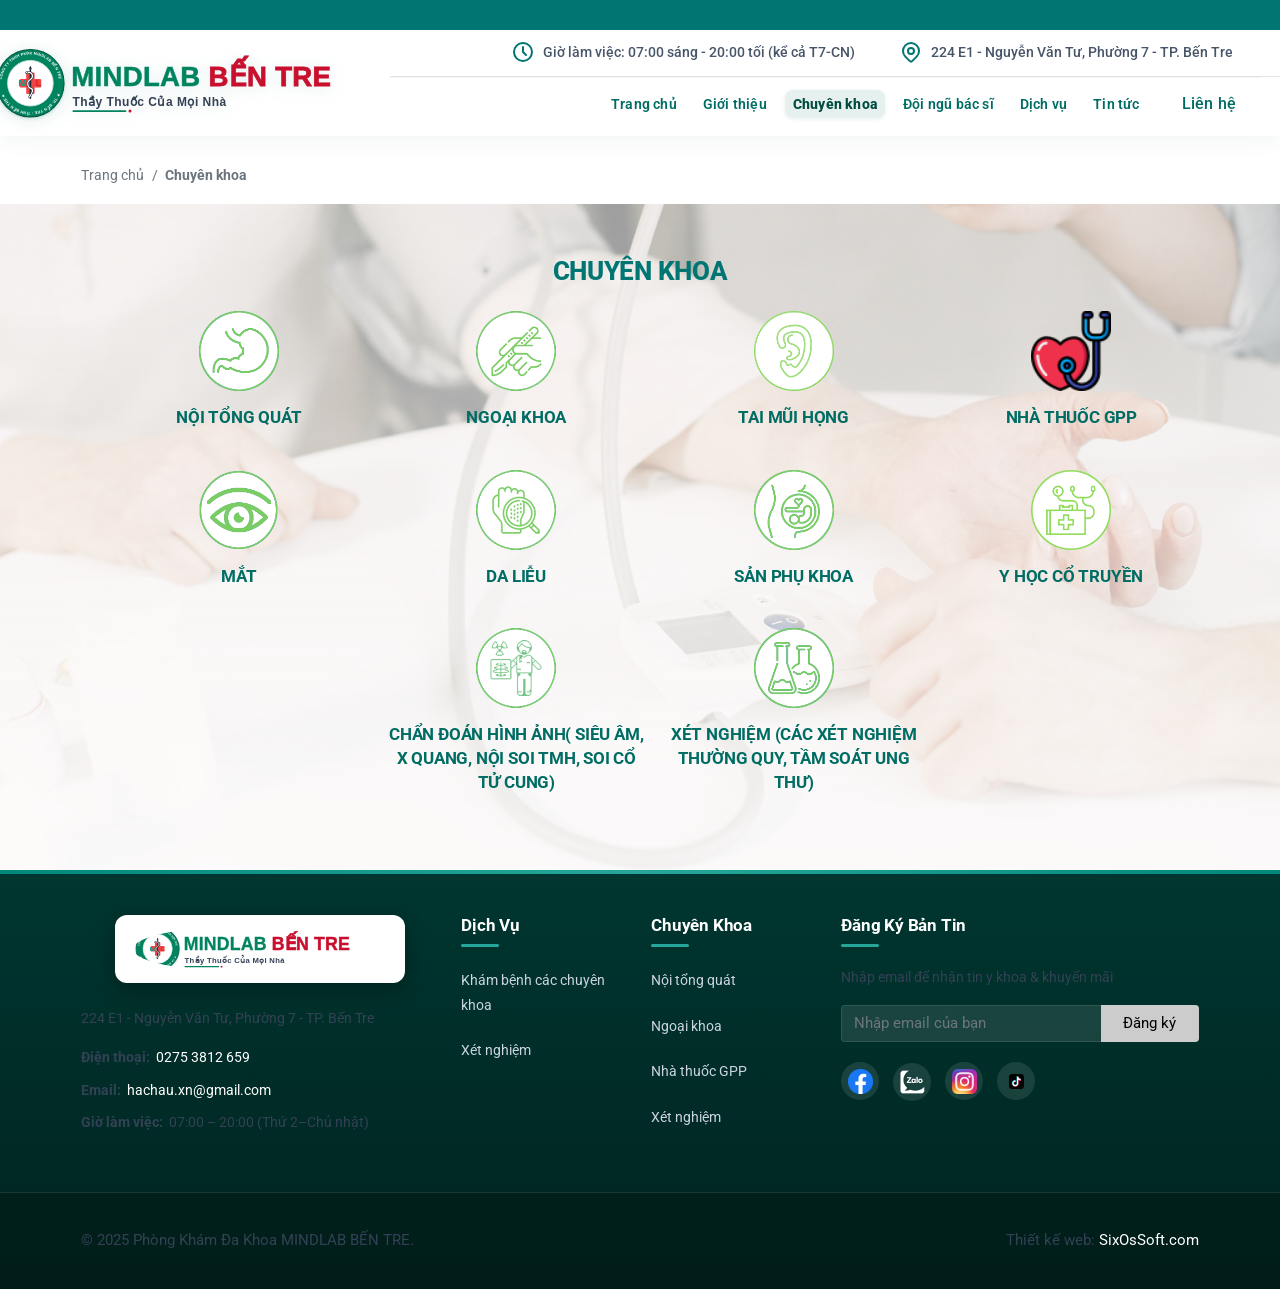
==== chuyen-khoa.html @ 17e5be71 "Add project files." ====
<!DOCTYPE html>
<html lang="en">
<head>
    <meta charset="utf-8" />
    <meta http-equiv="X-UA-Compatible" content="IE=edge">
    <meta name="viewport" content="width=device-width, initial-scale=1.0" />
    <meta name="author" content="Phòng Khám Đa Khoa MINDLAB BẾN TRE">





    <title>Chuyên khoa - Phòng Khám Đa Khoa MINDLAB BẾN TRE</title>
        <!-- Google Fonts: Roboto & Montserrat with Vietnamese subset -->
    <link rel="preconnect" href="https://fonts.googleapis.com">
    <link rel="preconnect" href="https://fonts.gstatic.com" crossorigin>
    <link href="https://fonts.googleapis.com/css2?family=Roboto:ital,wght@0,300;0,400;0,500;0,700;0,900;1,400;1,700&family=Montserrat:wght@600;700;800;900&display=swap" rel="stylesheet">
    <link rel="stylesheet" href="./lib/bootstrap/dist/css/bootstrap.min.css" />
    <!-- Fancybox CSS -->
    <link rel="stylesheet" href="./lib/fancybox/jquery.fancybox.css" />
    <link rel="stylesheet" href="./css/site.css" />


    <link rel="icon" type="image/png" href="./favicon-96x96.png" sizes="96x96" />
    <link rel="icon" type="image/svg+xml" href="./favicon.svg" />
    <link rel="shortcut icon" href="./favicon.ico" />
    <link rel="apple-touch-icon" sizes="180x180" href="/apple-touch-icon.png" />
    <link rel="manifest" href="/site.webmanifest" />








    <script type="application/ld+json">
        
    {
      "@context": "https://schema.org",
      "@graph": [
            {
                "@type": "MedicalOrganization",
                "@id": "https://pkdksinhhau.com/#organization",
                "name": "PHÒNG KHÁM ĐA KHOA MINDLAB BẾN TRE",
                "legalName": "CÔNG TY TNHH PHÒNG KHÁM ĐA KHOA MINDLAB BẾN TRE",
                "url": "https://pkdksinhhau.com",
                "logo": "https://pkdksinhhau.com/images/logo/logo-pkdk-sinhhau.png",
                "sameAs": [
                "https://www.facebook.com/vinhvien.medlab"
                ],
                "contactPoint": {
                "@type": "ContactPoint",
                "telephone": "+84-909-636-293",
                "contactType": "customer service",
                "areaServed": "VN",
                "availableLanguage": ["vi"]
                }
            },
            {
                "@type": "MedicalClinic",
                "@id": "https://pkdksinhhau.com/#clinic",
                "name": "PHÒNG KHÁM ĐA KHOA MINDLAB BẾN TRE",
                "parentOrganization": {
                    "@id": "https://pkdksinhhau.com/#organization"
                },
                "url": "https://pkdksinhhau.com",
                "description": "Phòng Khám Đa Khoa MINDLAB BẾN TRE cung cấp các dịch vụ y tế chuyên nghiệp với đội ngũ bác sĩ và chuyên gia hàng đầu, cam kết chất lượng và uy tín.",
                "image": "https://pkdksinhhau.com/images/banner/medlab.png",
                "address": {
                "@type": "PostalAddress",
                "streetAddress": "224 E1 - Nguyễn Văn Tư, Phường 7, TP. Bến Tre, Tỉnh Bến Tre",
                "addressLocality": "Thành phố Bến Tre",
                "addressRegion": "Bến Tre",
                "postalCode": "76116",
                "addressCountry": "VN"
                },
                "telephone": "+84909636293",
                "openingHoursSpecification": [
                    {
                    "@type": "OpeningHoursSpecification",
                    "dayOfWeek": ["Monday","Tuesday","Wednesday","Thursday","Friday","Saturday","Sunday"],
                    "opens": "07:00",
                    "closes": "20:00"
                    }
                ],
                "geo": {
                    "@type": "GeoCoordinates",
                    "latitude": 10.97328,
                    "longitude": 106.85414
                },
                "aggregateRating": {
                    "@type": "AggregateRating",
                    "ratingValue": "4.8",
                    "reviewCount": "638",
                    "bestRating": "5",
                    "worstRating": "1"
                }
            }
        ]
        }
    </script>





    <script type="application/ld+json">
        
            {
            "@context": "https://schema.org",
            "@type": "WebPage",
            "@id": "#webpage",
            "url": "",
            "name": "Chuyên khoa",
            "isPartOf": {
            "@id": "https://pkdksinhhau.com#website"
            },
            "primaryImageOfPage": {
            "@id": "https://pkdksinhhau.com/assets/images/banner/sixossoft-pm-ql-benh-vien.webp"
            },
            "inLanguage": "vi-VN"
            }
    </script>




    <script type="application/ld+json">
        
    {
    "@type": "WebSite",
    "@id": "https://pkdksinhhau.com/#website",
    "url": "https://pkdksinhhau.com",
    "name": "Phòng Khám Đa Khoa MINDLAB BẾN TRE",
    "description": "Phòng Khám Đa Khoa MINDLAB BẾN TRE cung cấp các dịch vụ y tế chuyên nghiệp với đội ngũ bác sĩ và chuyên gia hàng đầu, cam kết chất lượng và uy tín.",
    "publisher": {
    "@id": "https://pkdksinhhau.com/#organization"
    },
    "potentialAction": {
    "@type": "SearchAction",
    "target": "https://pkdksinhhau.com/search?q={search_term_string}",
    "query-input": "required name=search_term_string"
    }
    }
    </script>

    <!-- Google tag (gtag.js) -->
    <script async src="https://www.googletagmanager.com/gtag/js?id=G-QC679GSHHT"></script>
    <script>
        window.dataLayer = window.dataLayer || [];
        function gtag(){dataLayer.push(arguments);}
        gtag('js', new Date());

        gtag('config', 'G-QC679GSHHT');
    </script>
    <link rel="stylesheet" href="./css/enhancements.css">
</head>
<body>
    
    <header b-nqtmdgto13>
        <!-- Menu destop -->
        <div b-nqtmdgto13 class="menu-destop">
            <div b-nqtmdgto13 class="marquee-container">
                <div b-nqtmdgto13 class="marquee">
                    PHÒNG KHÁM ĐA KHOA MINDLAB BẾN TRE KÍNH CHÀO QUÝ KHÁCH – MỌI NHU CẦU TƯ VẤN XIN GỌI HOTLINE 0275 3812 659 – Địa Chỉ: 224 E1 - Nguyễn Văn Tư, Phường 7 - TP. Bến Tre – Giờ Làm Việc: 07:00 sáng - 20:00 tối (kể cả T7-CN) – Đặt lịch hẹn khám bệnh qua hotline: 0275 3812 659
                </div>
            </div>
            <div b-nqtmdgto13 class="menu-destopWrapper">
                <div b-nqtmdgto13 class="menu-destopLogo">
                    <a b-nqtmdgto13 href="index.html">
                        <img b-nqtmdgto13 id="logo" title="Logo MINDLAB BẾN TRE" src="./images/logo/logo-mindlab-bentre.svg" alt="Phòng Khám Đa Khoa MINDLAB BẾN TRE" style="height: 75px; max-height: 80px; width: auto; display: block;">
                    </a>
                </div>
                <div b-nqtmdgto13 class="menudestop-box">
                    <div b-nqtmdgto13 class="menudestop-box--top" style="opacity: 1; transform: none; height: 60px; padding: 12px 0px 12px 20px; transition: all 0.3s ease;">
                        <div b-nqtmdgto13 class="styles_network__04YkM">
                            <div b-nqtmdgto13>
                                <a b-nqtmdgto13 target="_blank" rel="nofollow" href="tel:02753812659">
                                    <div b-nqtmdgto13 class="styles_icon__VmeVE">
                                        <svg b-nqtmdgto13 xmlns="http://www.w3.org/2000/svg" width="24" height="24" viewBox="0 0 24 24" fill="none" stroke="currentColor" stroke-width="2" stroke-linecap="round" stroke-linejoin="round" class="icon icon-tabler icons-tabler-outline icon-tabler-clock"><path b-nqtmdgto13 stroke="none" d="M0 0h24v24H0z" fill="none" /><path b-nqtmdgto13 d="M3 12a9 9 0 1 0 18 0a9 9 0 0 0 -18 0" /><path b-nqtmdgto13 d="M12 7v5l3 3" /></svg>
                                    </div>
                                    Giờ làm việc: 07:00 sáng - 20:00 tối (kể cả T7-CN)
                                </a>
                            </div>
                        </div>
                        <div b-nqtmdgto13 class="styles_network__04YkM">

                            <div b-nqtmdgto13>
                                <a b-nqtmdgto13 target="_blank" rel="nofollow" href="tel:02753812659">
                                    <div b-nqtmdgto13 class="styles_icon__VmeVE">
                                        <svg b-nqtmdgto13 xmlns="http://www.w3.org/2000/svg" width="24" height="24" viewBox="0 0 24 24" fill="none" stroke="currentColor" stroke-width="2" stroke-linecap="round" stroke-linejoin="round" class="icon icon-tabler icons-tabler-outline icon-tabler-map-pin"><path b-nqtmdgto13 stroke="none" d="M0 0h24v24H0z" fill="none" /><path b-nqtmdgto13 d="M9 11a3 3 0 1 0 6 0a3 3 0 0 0 -6 0" /><path b-nqtmdgto13 d="M17.657 16.657l-4.243 4.243a2 2 0 0 1 -2.827 0l-4.244 -4.243a8 8 0 1 1 11.314 0z" /></svg>
                                    </div>
                                    224 E1 - Nguyễn Văn Tư, Phường 7 - TP. Bến Tre
                                </a>
                            </div>
                       
                        </div>
                    </div>
                    
                    
                    <div b-nqtmdgto13 class="menudestop-box--bottom">

                        <div b-nqtmdgto13 class="styles_support__q04E_">
                            <div b-nqtmdgto13 class="styles_iconCall__JydRj">
                                <span b-nqtmdgto13 style="box-sizing: border-box; display: block; overflow: hidden; width: initial; height: initial; background: none; opacity: 1; border: 0px; margin: 0px; padding: 0px; position: relative;">
                                    <span b-nqtmdgto13 style="box-sizing: border-box; display: block; width: initial; height: initial; background: none; opacity: 1; border: 0px; margin: 0px; padding: 102.5% 0px 0px;"></span>
                                    <img b-nqtmdgto13 alt="hotline" sizes="100vw" srcset="" src="./images/icon-social/iconPhone.svg" decoding="async" data-nimg="responsive" style="position: absolute; inset: 0px; box-sizing: border-box; padding: 0px; border: none; margin: auto; display: block; width: 0px; height: 0px; min-width: 80%; max-width: 80%; min-height: 80%; max-height: 80%;">
                                </span>
                            </div>
                            <a b-nqtmdgto13 href="tel:0275 3812 659" class="styles_titleSupport__ndGfi">
                                Hotline tư vấn
                                <p b-nqtmdgto13>0275 3812 659</p>
                            </a>
                        </div>

                        <div b-nqtmdgto13 class="styles_navbar__Oape1">
                            <ul b-nqtmdgto13>
                                <li class="">
                                    <div class="styles_item__7CT7K">
                                        <a href="index.html" class="">
                                            Trang chủ
                                        </a>
                                        <div></div>
                                    </div>
                                </li>
                                <li class="">
                                    <div class="styles_item__7CT7K">
                                        <a href="gioi-thieu.html" class="">
                                            Giới thiệu
                                        </a>
                                        <div></div>
                                    </div>
                                </li>
                                <li class="active">
                                    <div class="styles_item__7CT7K">
                                        <a href="chuyen-khoa.html" class="active">
                                            Chuyên khoa
                                        </a>
                                        <div></div>
                                    </div>
                                </li>
                                <li class="">
                                    <div class="styles_item__7CT7K">
                                        <a href="doi-ngu-bac-si.html" class="">
                                            Đội ngũ bác sĩ
                                        </a>
                                        <div></div>
                                    </div>
                                </li>
                                <li class="">
                                    <div class="styles_item__7CT7K">
                                        <a href="dich-vu.html" class="">
                                            Dịch vụ
                                        </a>
                                        <div></div>
                                    </div>
                                </li>
                                <li class="">
                                    <div class="styles_item__7CT7K">
                                        <a href="tin-tuc.html" class="">
                                            Tin tức
                                        </a>
                                        <div></div>
                                    </div>
                                </li>
                                <li class="">
                                    <div class="styles_item__7CT7K">
                                        <a href="lien-he.html" class="">
                                            Liên hệ
                                        </a>
                                        <div></div>
                                    </div>
                                </li>
                            </ul>
                        </div>
                    </div>
                </div>
            </div>
        </div>

        <!-- Menu mobi -->
        <div b-nqtmdgto13 class="mobile--nav">
            <nav b-nqtmdgto13 class="navbar bg-light fixed-top menu-mobile">
                <div b-nqtmdgto13 class="container-fluid">
                    <a b-nqtmdgto13 class="navbar-brand" href="index.html">
                        <img b-nqtmdgto13 src="./images/logo/logo-mindlab-bentre.svg" style="max-height: 44px; width: auto;" alt="Phòng Khám Đa Khoa MINDLAB BẾN TRE">
                    </a>
                    <button b-nqtmdgto13 style="color: black" class="navbar-toggler" type="button" data-bs-toggle="offcanvas" data-bs-target="#offcanvasNavbar" aria-controls="offcanvasNavbar">
                        <svg b-nqtmdgto13 xmlns="http://www.w3.org/2000/svg" width="24" height="24" viewBox="0 0 24 24" fill="none" stroke="currentColor" stroke-width="2" stroke-linecap="round" stroke-linejoin="round" class="icon icon-tabler icons-tabler-outline icon-tabler-menu-2"><path b-nqtmdgto13 stroke="none" d="M0 0h24v24H0z" fill="none" /><path b-nqtmdgto13 d="M4 6l16 0" /><path b-nqtmdgto13 d="M4 12l16 0" /><path b-nqtmdgto13 d="M4 18l16 0" /></svg>
                    </button>
                    <div b-nqtmdgto13 class="offcanvas offcanvas-end" tabindex="-1" id="offcanvasNavbar" aria-labelledby="offcanvasNavbarLabel">
                        <div b-nqtmdgto13 class="offcanvas-header">
                            <img b-nqtmdgto13 src="./images/logo/logo-mindlab-bentre.svg" alt="Phòng Khám Đa Khoa MINDLAB BẾN TRE" style="max-height: 44px; width: auto; background: white; border-radius: 6px; padding: 4px;">
                            <button b-nqtmdgto13 type="button" style="color: white" class="btn-close btn-close-white" data-bs-dismiss="offcanvas" aria-label="Close"></button>
                        </div>
                        <div b-nqtmdgto13 class="offcanvas-body">

                            


        <ul class="navbar-nav justify-content-end flex-grow-1">
            <li class="nav-item">
                <a class="nav-link" href="index.html">Trang chủ</a>
            </li>
        </ul>
        <ul class="navbar-nav justify-content-end flex-grow-1">
            <li class="nav-item">
                <a class="nav-link" href="gioi-thieu.html">Giới thiệu</a>
            </li>
        </ul>
        <ul class="navbar-nav justify-content-end flex-grow-1">
            <li class="nav-item dropdown">
                <a class="nav-link" href="chuyen-khoa.html">
                    Chuyên khoa
                </a>
                <button style="position: absolute; top: 10px; right: 0px" class="btn btn-link dropdown-toggle" data-bs-toggle="dropdown" aria-expanded="false"></button>
                <ul class="dropdown-menu">
                </ul>
            </li>
        </ul>
        <ul class="navbar-nav justify-content-end flex-grow-1">
            <li class="nav-item">
                <a class="nav-link" href="doi-ngu-bac-si.html">Đội ngũ bác sĩ</a>
            </li>
        </ul>
        <ul class="navbar-nav justify-content-end flex-grow-1">
            <li class="nav-item dropdown">
                <a class="nav-link" href="dich-vu.html">
                    Dịch vụ
                </a>
                <button style="position: absolute; top: 10px; right: 0px" class="btn btn-link dropdown-toggle" data-bs-toggle="dropdown" aria-expanded="false"></button>
                <ul class="dropdown-menu">
                </ul>
            </li>
        </ul>
        <ul class="navbar-nav justify-content-end flex-grow-1">
            <li class="nav-item dropdown">
                <a class="nav-link" href="tin-tuc.html">
                    Tin tức
                </a>
                <button style="position: absolute; top: 10px; right: 0px" class="btn btn-link dropdown-toggle" data-bs-toggle="dropdown" aria-expanded="false"></button>
                <ul class="dropdown-menu">
                        <li>
                            <a class="dropdown-item dropdown-item-Menu" href="tin-tuc.html">
                                Đào tạo - tập huấn
                            </a>
                        </li>
                </ul>
            </li>
        </ul>
        <ul class="navbar-nav justify-content-end flex-grow-1">
            <li class="nav-item">
                <a class="nav-link" href="lien-he.html">Liên hệ</a>
            </li>
        </ul>

<div style="background-color: white; height: 4px;"></div>

<ul class="navbar-nav justify-content-end flex-grow-1 pe-3">
    <li class="nav-item" style="display: flex; align-items: center">
        <img class="me-2" loading="lazy" width="25px" height="25px" src="./images/icon-social/zalo (2).png" alt="logo zalo">
        <a class="nav-link" href="https://zalo.me/02753812659" rel="nofollow">Hỗ trợ Zalo</a>
    </li>
    <li class="nav-item" style="display: flex; align-items: center">
        <img class="me-2" loading="lazy" width="25px" height="25px" style="border-radius: 20px" src="./images/icon-social/facebook.png" alt="logo facebook">
        <a class="nav-link" href="https://www.facebook.com/vinhvien.medlab" rel="nofollow">Hỗ trợ Facebook</a>
    </li>
    <li class="nav-item" style="display: flex; align-items: center">
        <img class="me-2" loading="lazy" width="25px" height="25px" style="border-radius: 20px" src="./images/icon-social/iconPhone.svg" alt="logo hotline">
        <a class="nav-link" href="tel:02753812659" rel="nofollow">Hotline: 0275 3812 659</a>
    </li>
    <li class="nav-item" style="display: flex; align-items: center">
        <img class="me-2" loading="lazy" width="25px" height="25px" style="border-radius: 20px" src="./images/icon-social/email-logo.webp" alt="logo email">
        <a class="nav-link" href="mailto:hachau.xn@gmail.com" rel="nofollow">Email: hachau.xn@gmail.com</a>
    </li>
</ul>


                        </div>


                    </div>
                </div>
            </nav>
        </div>
    </header>


    <main>
    <section class="breadcrumb-nav">
        <div class="container">
            <div class="d-flex justify-content-between align-items-end">
                <div class="p-banner-left">

                    <nav aria-label="breadcrumb">
                        <ol class="breadcrumb m-0" itemscope itemtype="https://schema.org/BreadcrumbList">
                            <!-- Trang chủ -->
                            <li class="breadcrumb-item py-2" itemprop="itemListElement" itemscope itemtype="https://schema.org/ListItem">
                                <a href="index.html" itemprop="item">
                                    <span style="color: #6c757d" itemprop="name">Trang chủ</span>
                                </a>
                                <meta itemprop="position" content="1" />
                            </li>
                            <!-- Đối tác -->
                            <li class="breadcrumb-item active p-2" aria-current="page" itemprop="itemListElement" itemscope itemtype="https://schema.org/ListItem">
                                <strong style="color: #6c757d;" class="text-contact fw-bold" itemprop="name">Chuyên khoa</strong>
                                <meta itemprop="position" content="2" />
                            </li>
                        </ol>
                    </nav>
                </div>
            </div>
        </div>
    </section>


    <section id="chuyen-khoa" class="chuyen-khoa">
            <div class="heading">
                <h1>CHUYÊN KHOA</h1>
            </div>
            <div class="container">
                <ul class="row d-flex justify-content-center">
                    <li class="col-md-3">
                        <article class="specialty-item">
                            <a href="index.html">
                                <figure>
                                    <img src="./images/icon/icon-khoa-noi-tong-quat.png" alt="Khoa ngội tổng quát" class="img-fluid">
                                </figure>
                                <h3 class="one-line">Nội tổng quát</h3>
                            </a>
                        </article>
                    </li>
                    <li class="col-md-3">
                        <article class="specialty-item">
                            <a href="index.html">
                                <figure>
                                    <img src="./images/icon/icon-khoa-ngoai.png" alt="Ngoại khoa" class="img-fluid">
                                </figure>
                                <h3>Ngoại khoa</h3>
                            </a>
                        </article>
                    </li>
                    <li class="col-md-3">
                        <article class="specialty-item">
                            <a href="index.html">
                                <figure>
                                    <img src="./images/icon/icon-tai-mui-hong.png" alt="Khoa tai mũi họng" class="img-fluid">
                                </figure>
                                <h3>Tai mũi họng</h3>
                            </a>
                        </article>
                    </li>
                    <li class="col-md-3">
        <article class="specialty-item">
            <a href="chuyen-khoa.html">
                <figure>
                    <img src="./images/icon/icon-ong-nghiem1.png" alt="Khoa Nhà thuốc GPP" class="img-fluid">
                </figure>
                <h3>Nhà thuốc GPP</h3>
            </a>
        </article>
    </li>
                    <li class="col-md-3">
                        <article class="specialty-item">
                            <a href="index.html">
                                <figure>
                                    <img src="./images/icon/icon-mat.png" alt="Khoa mắt" class="img-fluid">
                                </figure>
                                <h3>Mắt</h3>
                            </a>
                        </article>
                    </li>
                    <li class="col-md-3">
                        <article class="specialty-item">
                            <a href="index.html">
                                <figure>
                                    <img src="./images/icon/icon-da-lieu.png" alt="Khoa da liễu" class="img-fluid">
                                </figure>
                                <h3>Da liễu</h3>
                            </a>
                        </article>
                    </li>
                    <li class="col-md-3">
                        <article class="specialty-item">
                            <a href="index.html">
                                <figure>
                                    <img src="./images/icon/icon-san-phu-khoa.png" alt="Sản phụ khoa" class="img-fluid">
                                </figure>
                                <h3>Sản phụ khoa</h3>
                            </a>
                        </article>
                    </li>
                    <li class="col-md-3">
                        <article class="specialty-item">
                            <a href="index.html">
                                <figure>
                                    <img src="./images/icon/icon-y-hoc-co-truyen.png" alt="Y học cổ truyền" class="img-fluid">
                                </figure>
                                <h3>Y học cổ truyền</h3>
                            </a>
                        </article>
                    </li>
                    <li class="col-md-3">
                        <article class="specialty-item">
                            <a href="index.html">
                                <figure>
                                    <img src="./images/icon/icon-khoa-chuan-doan-hinh-anh.png" alt="Chẩn đoán hình ảnh" class="img-fluid">
                                </figure>
                                <h3>Chẩn đoán hình ảnh( Siêu âm, X quang, Nội soi TMH, Soi cổ tử cung)</h3>
                            </a>
                        </article>
                    </li>
                    <li class="col-md-3">
                        <article class="specialty-item">
                            <a href="index.html">
                                <figure>
                                    <img src="./images/icon/icon-xet-nghiem.png" alt="Xét nghiệm" class="img-fluid">
                                </figure>
                                <h3>Xét nghiệm (các xét nghiệm thường quy, tầm soát ung thư)</h3>
                            </a>
                        </article>
                    </li>
                </ul>
            </div>
        </section>


</main>

    <footer b-nqtmdgto13 class="custom-footer pt-5">

        <!-- Company Info -->
        <section b-nqtmdgto13 class="footer-company">
            <div b-nqtmdgto13 class="container">
                <div b-nqtmdgto13 class="row g-4">
                    <div b-nqtmdgto13 class="col-lg-4 col-md-6">

                        <!-- Logo & Name -->
                        <div b-nqtmdgto13 class="footer-logo">
            <div class="footer-logo-card" style="background: #ffffff; padding: 10px 18px; border-radius: 12px; display: inline-block; box-shadow: 0 4px 15px rgba(0,0,0,0.25); margin-bottom: 15px;">
                <img b-nqtmdgto13 src="./images/logo/logo-mindlab-bentre.svg" alt="Logo Phòng Khám Đa Khoa MINDLAB BẾN TRE" style="max-height: 48px; width: auto; display: block; margin: 0 !important;">
            </div>
        </div>

                        <!-- Address & Contact -->
                        <address b-nqtmdgto13>
                            <p b-nqtmdgto13>224 E1 - Nguyễn Văn Tư, Phường 7 - TP. Bến Tre</p>
                        </address>

                        <div b-nqtmdgto13 class="footer-contact-list">
                            <p b-nqtmdgto13>
                                <strong b-nqtmdgto13>Điện thoại:</strong>
                                <a b-nqtmdgto13 style="color: white !important" href="tel:02753812659">0275 3812 659</a>
                            </p>
                            <p b-nqtmdgto13>
                                <strong b-nqtmdgto13>Email:</strong>
                                <a b-nqtmdgto13 style="color: white !important" href="mailto:hachau.xn@gmail.com">
                                    hachau.xn@gmail.com
                                </a>
                            </p>
                            <p b-nqtmdgto13>
                                <strong b-nqtmdgto13>Giờ làm việc:</strong>
                                <time b-nqtmdgto13 datetime="Mo-Su 07:00-20:00">
                                    07:00 – 20:00 (Thứ 2–Chủ nhật)
                                </time>
                            </p>
                        </div>

                    </div>

                    <!-- Quick Links -->
                    <nav b-nqtmdgto13 class="col-lg-2 col-md-6" aria-label="Dịch vụ">
                        <h4 b-nqtmdgto13 class="footer-title">Dịch Vụ</h4>
                        <ul b-nqtmdgto13 class="footer-links">
                            <li b-nqtmdgto13><a b-nqtmdgto13 href="#">Khám bệnh các chuyên khoa</a></li>
                            <li b-nqtmdgto13><a b-nqtmdgto13 href="#">Xét nghiệm</a></li>
                            </ul>
                    </nav>

                    <!-- Specialties -->
                    <nav b-nqtmdgto13 class="col-lg-2 col-md-6" aria-label="Chuyên khoa">
                        <h4 b-nqtmdgto13 class="footer-title">Chuyên Khoa</h4>
                        <ul b-nqtmdgto13 class="footer-links">
                            <li b-nqtmdgto13><a b-nqtmdgto13 href="#">Nội tổng quát</a></li>
                            <li b-nqtmdgto13><a b-nqtmdgto13 href="#">Ngoại khoa</a></li>
                            <li b-nqtmdgto13><a b-nqtmdgto13 href="chuyen-khoa.html">Nhà thuốc GPP</a></li>
                            <li b-nqtmdgto13><a b-nqtmdgto13 href="#">Xét nghiệm</a></li>
                        </ul>
                    </nav>

                    <!-- Newsletter -->
                    <section b-nqtmdgto13 class="col-lg-4 col-md-6" aria-labelledby="newsletter-title">
                        <h4 b-nqtmdgto13 id="newsletter-title" class="footer-title">Đăng Ký Bản Tin</h4>
                        <p b-nqtmdgto13>Nhập email để nhận tin y khoa & khuyến mãi</p>
                        <form class="newsletter-form">
                            <label b-nqtmdgto13 for="newsletter-email" class="visually-hidden">Email</label>
                            <div b-nqtmdgto13 class="input-group">
                                <input b-nqtmdgto13 type="email"
                                       id="newsletter-email"
                                       class="form-control newsletter-input"
                                       placeholder="Nhập email của bạn"
                                       required>
                                <button b-nqtmdgto13 class="btn btn-subscribe" type="submit">
                                    Đăng ký
                                </button>
                            </div>
                        </form>

                        <!-- Social Profiles -->
                        <div b-nqtmdgto13 class="social-links" aria-label="Mạng xã hội">
                            <a b-nqtmdgto13 href="#"><img b-nqtmdgto13 src="./images/icon-social/facebook.png" alt="Facebook"></a>
                            <a b-nqtmdgto13 href="https://zalo.me/0982315005"><img b-nqtmdgto13 src="./images/icon-social/zalo.png" alt="Zalo"></a>
                            <a b-nqtmdgto13 href="#"><img b-nqtmdgto13 src="./images/icon-social/insta.png" alt="Instagram"></a>
                            <a b-nqtmdgto13 href="#"><img b-nqtmdgto13 src="./images/icon-social/logo-tiktok.webp" alt="TikTok"></a>
                        </div>
                    </section>
                </div>
            </div>
        </section>

        <!-- Footer Bottom -->
        <div b-nqtmdgto13 class="footer-bottom mt-5">
            <div b-nqtmdgto13 class="container">
                <div b-nqtmdgto13 class="row py-3">
                    <div b-nqtmdgto13 class="col-md-6 text-center text-md-start">
                        <p b-nqtmdgto13 class="mb-0">
                            &copy; <time b-nqtmdgto13 datetime="2025">2025</time>
                            Phòng Khám Đa Khoa MINDLAB BẾN TRE.
                        </p>
                    </div>
                    <div b-nqtmdgto13 class="col-md-6 text-center text-md-end">
                        <p b-nqtmdgto13 class="mb-0">
                            Thiết kế web:
                            <a b-nqtmdgto13 href="#" class="text-white">
                              SixOsSoft.com
                            </a>
                        </p>
                    </div>
                </div>
            </div>
        </div>

    </footer>


    <script src="./lib/jquery/dist/jquery.min.js"></script>
    <script src="./lib/bootstrap/dist/js/bootstrap.bundle.min.js"></script>
    <!-- Fancybox JS -->
    <script src="./lib/fancybox/jquery.fancybox.min.js"></script>
    <script src="./js/site.js"></script>
    
    <script src="./js/enhancements.js"></script>
</body>
</html>
---- css/site.css ----
﻿:root {
    --primary-color: #007673;
    --primaryB-color: #b43b78;
    --secondary-color: #2e542761;
    --background-color: #f8f9fa;
    --white-color: #ffffff;
    --black-color: #000000;
}

/*===================== CSS CHUNG ============================*/

html {
    font-size: 14px;
    position: relative;
    min-height: 100%;
}

body {
    font-family: 'Roboto', 'Segoe UI', system-ui, -apple-system, Arial, sans-serif;
}

a {
    color: var(--primary-color) !important;
    text-decoration: none;
}

@media (min-width: 768px) {
  html {
    font-size: 16px;
  }
}

ul, li, ol, dl, dt, dd {
    list-style: none;
}

.visually-hidden {
    position: absolute;
    width: 1px;
    height: 1px;
    overflow: hidden;
    clip: rect(0, 0, 0, 0);
    white-space: nowrap;
}

.two-line {
    display: -webkit-box !important;
    -webkit-line-clamp: 2 !important;
    -webkit-box-orient: vertical !important;
    overflow: hidden !important;
}

.one-line {
    display: -webkit-box !important;
    -webkit-line-clamp: 1 !important;
    -webkit-box-orient: vertical !important;
    overflow: hidden !important;
}

.three-line {
    display: -webkit-box !important;
    -webkit-line-clamp: 3 !important;
    -webkit-box-orient: vertical !important;
    overflow: hidden !important;
}

.four-line {
    display: -webkit-box !important;
    -webkit-line-clamp: 4 !important;
    -webkit-box-orient: vertical !important;
    overflow: hidden !important;
}

svg {
    color: var(--primary-color);
}

/*===================== Menu ============================*/
#logo {
    transition: all 0.3s ease;
}

.fixed-top {
    z-index: 100;
}


.menu-destop {
    color: var(--primary-color);
    box-shadow: 0 10px 20px rgba(0, 0, 0, .04), 0 2px 6px rgba(0, 0, 0, .04), 0 0 1px rgba(0, 0, 0, .04);
    position: fixed;
    top: 0;
    left: 0;
    width: 100%;
    display: flex;
    justify-content: flex-end;
    flex-direction: column;
    z-index: 100;
    background-color: #fff;
}

.menu-destop .menu-destopWrapper {
    display: flex;
    align-items: center;
    width: 100%;
    gap: 30px;
    max-width: 1344px;
    margin: auto;
    padding: 0 10px;
}

.menu-destop .menu-destopLogo {
    width: 155px;
    cursor: pointer;
    display: flex;
    flex-direction: column;
    align-items: center;
}

.menu-destopLogo span {
    font-weight: 500;
    font-size: 0.9rem;
    margin-bottom: 5px;
}

@media (max-width: 1118px) {

    .menu-destopLogo span {
        font-size: 0.8rem;
    }
}


.menu-destop a {
    color: #003553;
    font-weight: 500;
}



.menu-destop .menudestop-box {
    width: 100%;
}

.menu-destop .menudestop-box .menudestop-box--top {
    display: flex;
    justify-content: space-between;
    align-items: center;
    padding: 12px 0 12px 20px;
    position: relative;
}

.menu-destop .menudestop-box .menudestop-box--top .styles_network__04YkM {
    display: flex;
    align-items: center;
}

.menu-destop .menudestop-box .menudestop-box--top .styles_network__04YkM > div:first-child {
    padding-left: 0;
}

.menu-destop .menudestop-box .menudestop-box--top .styles_network__04YkM > div {
    padding: 0 12px;
    position: relative;
}

.menu-destop .menudestop-box .menudestop-box--top .styles_network__04YkM a {
    display: flex;
    align-items: center;
    gap: 5px;
}


.menu-destop .menudestop-box .menudestop-box--top .styles_network__04YkM a .styles_icon__VmeVE {
    display: flex;
    align-items: center;
}

.menu-destop .menudestop-box .menudestop-box--top:after {
    content: "";
    position: absolute;
    bottom: 0;
    left: 0;
    width: 100vw;
    height: 1px;
    background: #e4e4e4;
}


button.styles_btnAntd__zap7d svg {
    fill: #fff;
}

.ant-btn > span {
    color: white;
    display: inline-block;
}

.ant-btn > svg {
    fill: white;
}


.menu-destop .menudestop-box .menudestop-box--bottom {
    display: flex;
    align-items: center;
    width: 100%;
}

.styles_miniSearchInputCustom__Vl8L_ {
    margin-top: 0;
    width: 350px;
    box-shadow: none !important;
    padding: 0 !important;
}

.styles_searchInputCustom__lGr4K .styles_miniInputPopover__JZwjO {
    width: 100% !important;
}

.styles_searchInputCustom__lGr4K .styles_inputPopover__hmITm {
    position: relative;
    width: 65.5%;
}

.styles_miniSearchInputCustom__Vl8L_ .ant-input-affix-wrapper {
    background-color: #eaeaea;
    max-height: 46px;
    max-width: 280px;
    border-radius: 22px;
    padding: 11px 20px;
    border: 1px solid #fff;
    align-items: center;
}

.styles_searchInputCustom__lGr4K .ant-input-affix-wrapper {
    height: 60px;
    border-radius: 16px;
    padding: 11px 20px;
    align-items: center;
    border: none;
    box-shadow: 4px 8px 30px 0 rgba(177, 196, 218, .35);
}

.ant-input-affix-wrapper {
    position: relative;
    display: inline-block;
    width: 100%;
    min-width: 0;
    padding: 4px 11px;
    color: rgba(0, 0, 0, .85);
    font-size: 14px;
    line-height: 1.5715;
    background-color: #fff;
    background-image: none;
    border: 1px solid #d9d9d9;
    border-radius: 3px;
    transition: all .3s;
    display: inline-flex;
}

.ant-input-affix-wrapper {
    position: relative;
    display: inline-block;
    width: 100%;
    min-width: 0;
    padding: 4px 11px;
    color: rgba(0, 0, 0, .85);
    font-size: 14px;
    line-height: 1.5715;
    background-color: #fff;
    background-image: none;
    border: 1px solid #d9d9d9;
    border-radius: 3px;
    transition: all .3s;
    display: inline-flex;
}


.menu-destop .menudestop-box .menudestop-box--bottom .styles_navbar__Oape1 {
    width: 100%;
}

.menu-destop .menudestop-box .menudestop-box--bottom .styles_navbar__Oape1 > ul {
    width: 100%;
    display: flex;
    align-items: center;
    justify-content: flex-end;
    list-style: none !important;
}

.menu-destop ul {
    list-style: none;
    -webkit-margin-before: 0;
    margin-block-start: 0;
    -webkit-margin-after: 0;
    margin-block-end: 0;
    -webkit-padding-start: 0;
    padding-inline-start: 0;
}



.menu-destop .menudestop-box .menudestop-box--bottom .styles_navbar__Oape1 > ul .styles_item__7CT7K {
    position: relative;
    padding: 10px 13px;
    border-bottom: 2px solid transparent;
    display: flex;
    align-items: center;
    gap: 8px;
    transition: all .21s ease-out;
}

.menu-destop .menudestop-box .menudestop-box--bottom .styles_navbar__Oape1 > ul .styles_item__7CT7K a {
    font-size: 16px;
    font-weight: 500;
    line-height: normal;
    box-sizing: border-box;
}

@media (max-width: 1100px) {
    .menu-destop .menudestop-box .menudestop-box--bottom .styles_navbar__Oape1 > ul .styles_item__7CT7K a {
        font-size: 16px !important;
    }
}

@media (max-width: 1055px) {
    .menu-destop .menudestop-box .menudestop-box--bottom .styles_navbar__Oape1 > ul .styles_item__7CT7K a {
        font-size: 14px !important;
    }
}

.menu-destop a {
    color: #003553;
    font-weight: 500;
}

.menu-destop .menudestop-box .menudestop-box--bottom .styles_navbar__Oape1 > ul .styles_item__7CT7K .styles_icon__VmeVE {
    display: flex;
    align-items: center;
}

.menu-destop .menudestop-box .menudestop-box--bottom .styles_navbar__Oape1 > ul .styles_item__7CT7K > div {
    position: absolute;
    left: 0;
    top: 100%;
    opacity: 0;
    transform: translateY(25px);
    transition: all .3s ease-out;
    pointer-events: none;
}

.menu-destop .menudestop-box .menudestop-box--bottom .styles_navbar__Oape1 > ul .styles_item__7CT7K > div > ul {
    list-style: none;
    margin-top: 6px;
    width: 200px;
    border-radius: 8px;
    box-shadow: 0 1px 7px 1px rgba(0, 0, 0, .05);
    overflow: hidden;
    -webkit-backdrop-filter: blur(15px) !important;
    backdrop-filter: blur(15px) !important;
    background-color: hsla(0, 0%, 100%, .8);
}

.menu-destop .menudestop-box .menudestop-box--bottom .styles_navbar__Oape1 > ul .styles_item__7CT7K > div > ul > a {
    color: #003553;
}

.menu-destop .menudestop-box .menudestop-box--bottom .styles_navbar__Oape1 > ul .styles_item__7CT7K a {
    color: #003553;
    font-size: 18px;
    font-weight: 500;
    line-height: normal;
    box-sizing: border-box;
}



@media (max-width: 991.20px) {
    .menu-destop {
        display: none !important;
    }

    .mt-responsive3 {
        margin-top: 65px;
    }
}

@media (min-width: 991.30px) {
    .mobile--nav {
        display: none !important;
    }
}

.wpo-site-header #navbar > ul > li > a:before {
    position: absolute;
    left: 0;
    top: 0;
    width: 100%;
    height: 4px;
    background: #3756f7;
    content: "";
    opacity: 0;
    visibility: hidden;
    -webkit-transition: all .3s;
    transition: all .3s;
    border-radius: 3px;
}


.menu-destop .menudestop-box .menudestop-box--bottom .styles_navbar__Oape1 > ul .styles_item__7CT7K a:hover {
    color: #0766f7;
}

.menu-destop .menudestop-box .menudestop-box--bottom .styles_navbar__Oape1 > ul .styles_item__7CT7K:hover > div {
    pointer-events: all;
    opacity: 1;
    transform: translateY(0);
}

.menu-destop .menudestop-box .menudestop-box--bottom .styles_navbar__Oape1 > ul .styles_item__7CT7K > div > ul {
    list-style: none;
    margin-top: 6px;
    width: 200px;
    border-radius: 8px;
    box-shadow: 0 1px 7px 1px rgba(0, 0, 0, .05);
    overflow: hidden;
    -webkit-backdrop-filter: blur(15px) !important;
    backdrop-filter: blur(15px) !important;
    background-color: hsla(0, 0%, 100%, .8);
}

.menu-destop .menudestop-box .menudestop-box--bottom .styles_navbar__Oape1 > ul .styles_item__7CT7K > div > ul > li {
    color: #003553;
}

.menu-destop .menudestop-box .menudestop-box--bottom .styles_navbar__Oape1 > ul .styles_item__7CT7K > div > ul > li > a {
    position: relative;
    display: block;
    width: 100%;
    padding: 12px !important;
    font-size: 13px !important;
    font-weight: 500 !important;
    line-height: normal !important;
}


.menu-destop .menu-destopWrapper .menudestop-box--bottom .styles_support__q04E_ {
    display: flex;
    align-items: center;
    margin-top: 5px;
    padding-left: 20px;
    min-width: 227px;
    gap: 13px;
}

.menu-destop .menu-destopWrapper .menudestop-box--bottom .styles_support__q04E_ .styles_iconCall__JydRj span {
    max-width: 40px !important;
    max-height: 40px !important;
    min-width: 40px !important;
    min-height: 40px !important;
}

.menu-destop .menu-destopWrapper .menudestop-box--bottom .styles_support__q04E_ .styles_titleSupport__ndGfi {
    font-size: 16px;
    color: #003553;
    font-weight: 500;
    line-height: 18.75px;
}


.menu-destop .menu-destopWrapper .menudestop-box--bottom .styles_support__q04E_ .styles_titleSupport__ndGfi p {
    margin-bottom: 0;
    font-size: 20px;
    font-weight: 700;
    color: #ffb54a !important;
    line-height: 29.3px;
}


.menu-destop .menu-destopWrapper .menudestop-box--bottom .styles_navbar__Oape1 > ul .styles_item__7CT7K:hover > div {
    pointer-events: all;
    opacity: 1;
    transform: translateY(0);
}

.menu-destop .menu-destopWrapper .menudestop-box--bottom .styles_navbar__Oape1 > ul .styles_item__7CT7K > div > ul {
    list-style: none;
    margin-top: 6px;
    width: max-content;
    border-radius: 8px;
    box-shadow: 0 1px 7px 1px rgba(0, 0, 0, .05);
    overflow: hidden;
    -webkit-backdrop-filter: blur(15px) !important;
    backdrop-filter: blur(15px) !important;
    background-color: var(--secondary-color);
}

.menu-destop .menu-destopWrapper .menudestop-box--bottom .styles_navbar__Oape1 > ul .styles_item__7CT7K > div > ul > li {
    color: #003553;
}


.menu-destop .menu-destopWrapper .menudestop-box--bottom .styles_navbar__Oape1 > ul .styles_item__7CT7K > div > ul > li > a {
    position: relative;
    width: 100%;
    color: white !important;
    padding: 12px !important;
    font-size: 18px !important;
    font-weight: 500 !important;
    line-height: normal !important;
}


.menu-destop .menu-destopWrapper .menudestop-box--bottom .styles_navbar__Oape1 > ul .styles_item__7CT7K > div > ul > li > a:hover {
    background: var(--primary-color);
    color: white;
    cursor: pointer;
}



.menu-destop .menudestop-box .menudestop-box--bottom .styles_navbar__Oape1 > ul .styles_item__7CT7K .active {
    background-color: var(--primary-color);
    color: white !important;
    padding: 10px;
    border-radius: 15px;
}

/*Menu mobile*/
.btn:focus {
    box-shadow: none !important;
}

.offcanvas.show {
    background: #30313c;
    opacity: 0.9 !important;
}

.offcanvas-body {
    padding: 0 1rem;
}

.dropdown-toggle::after {
    color: white;
    width: 12px;
    border-top: 0.5em solid !important;
    border-right: .5em solid transparent !important;
    border-left: .5em solid transparent !important;
}

.navbar-nav .nav-item {
    box-shadow: inset 0 -1.14133334px 0 0 #ededed;
}


.dropdown-item:focus, .dropdown-item:hover {
    padding-left: 20px !important;
    transition: 0.3s linear !important;
    background: none !important;
    color: white !important;
}

.navbar-nav .nav-link {
    padding: 15px 0;
    color: white !important;
    font-size: 16px;
    font-weight: 500;
}

.moblie-btn {
    padding: 15px 0;
}



.dropdown-menu {
    margin: 0 !important;
    border: none;
}



.dropdown-item-Menu {
    padding: 15px;
    color: white;
    box-shadow: inset 0 -1.14133334px 0 0 #ededed;
}


.social-moblie {
    display: flex;
    justify-content: center;
    margin-top: 17.5px;
    margin-bottom: 17.5px;
}


.navbar-nav .dropdown-menu {
    padding: 0;
    background: #30313c;
    opacity: 0.9 !important;
}

/*===================== TRANG CHỦ ============================*/

.carousel-control-prev,
.carousel-control-next {
    width: 50px;
    height: 50px;
    top: 50%;
    transform: translateY(-50%);
    background-color: rgba(0, 0, 0, 0.4);
    border-radius: 50%;
    transition: background-color 0.3s ease;
    margin: 0 10px;
}

.carousel-control-prev:hover,
.carousel-control-next:hover {
    background-color: rgba(0, 0, 0, 0.7);
}

.carousel-control-prev-icon,
.carousel-control-next-icon {
    width: 30px;
    height: 30px;
    background-size: 100% 100%;
}

/*===================== VỀ CHÚNG TÔI============================*/
.about-us-title {
    margin-bottom: 20px;
}

.about-us-title .title {
    font-size: 3rem;
    font-weight: 700;
}

.about-us-title .primary-text {
    color: var(--primary-color);
}

.about-us-text {
    text-align: justify;
}

.about-us-time {
    font-size: 2rem;
    font-weight: 700;
    margin-bottom: 20px;
    line-height: 1.6;
}

.about-us-day {
    font-size: 36px;
    background: var(--primaryB-color);
    display: inline-block;
    padding: 15px 20px;
    border-radius: 5px;
    margin-bottom: 20px;
    color: #fff;
}

.about-us-img {
    position: relative;
    text-align: right;
    margin-right: -12px;
    animation: floating 2.4s ease-in-out infinite;
}

.about-us-img .image-1 {
    right: 50px;
    position: relative;
}

.about-us-img .image-2 {
    position: absolute;
    right: 300px;
    top: 200px;
    left: -70px;
}

.about-us-img .image-3 {
    position: absolute;
    display: inline-block;
    margin-top: 0;
    right: 20px;
    z-index: 3;
    bottom: -70px;
}

    .about-us-img .image-2 img {
        width: 75%;
    }

    .about-us-img .image-3 img {
        width: 75%;
    }
/*===================== DỊCH VỤ ============================*/
.service-heading {
    margin-bottom: 30px;
}

.service-heading .title {
    font-size: 3rem;
    font-weight: 700;

}

.primary1 {
    color: var(--primary-color);
}

.primary2 {
    color: var(--primaryB-color);
}

.service-img {
    position: relative;
    border-radius: 15px;
    margin-bottom: 20px;
    overflow: hidden;
}

.service-img img {
    width: 100%;
    height: auto;
    border-radius: 15px;
    transition: transform 0.3s ease;
    cursor: pointer;
}

.service-img p {
    position: absolute;
    bottom: 0;
    left: 0;
    right: 0;
    margin-bottom: 0;
    background-color: var(--secondary-color);
    color: #fff;
    font-weight: 700;
    border-end-start-radius: 15px;
    border-end-end-radius: 15px;
    text-align: center;
    padding: 10px;
    transition: all 0.5s ease, transform 0.5s ease, opacity 0.5s ease;
    z-index: 2;
    opacity: 0.95;
    transform: scale(1);
}


.service-content:hover .service-img p {
    position: absolute;
    top: 0;
    left: 0;
    margin: 0;
    display: flex;
    align-items: center;
    justify-content: center;
    border-radius: 0;
    font-size: 16px;
    background-color: var(--secondary-color);
    z-index: 10;
    opacity: 1;
    transform: scale(1.05); 
    cursor: pointer;
}

/*===================== TẠI SAO CHỌN CHÚNG TÔI ============================*/
.why-heading {
    margin-bottom: 30px;
}

.why-heading .title {
    font-size: 3rem;
    font-weight: 700;
}

.speciality-list {
    width: 80%;
}

.why-card {
    text-align: center;
    border-radius: 15px;
    border: 1px solid var(--primary-color);
    box-shadow: 0 4px 10px rgba(0, 0, 0, 0.1);
}

.why-card .why-des h3 {
    font-size: 1rem;
}

.why-card .why-img img {
    width: 150px;
}

.why-right {
    background-image: url(../images/banner/nurse.webp);
    background-size: revert;
    background-position: center center;
    background-repeat: no-repeat;
    border-radius: 10px 0 0 10px;
    position: relative;
    width: 100%;
    height: 100%;
}

.why-right .why-contact {
    position: absolute;
    bottom: -20px;
    left: -70px;
    background-color: var(--primary-color);
    padding: 20px 70px 20px 40px;
    border-radius: 10px;
}

.why-right .why-contact img {
    width: 60px;
    margin-right: 20px;
    animation: shake 1s infinite;
}


.why-right .why-contact {
    display: flex;
    align-items: center;
}

.why-right .why-contact h3 {
    font-weight: 700;
    font-size: 2rem;
    color: white;
}

.why-right .why-contact p {
    font-weight: 700;
    font-size: 1.5rem;
    color: white;
}

@keyframes shake {
    from {
        transform: rotate3d(0, 0, 1, 0deg);
    }

    20%, 32%, 44%, 56%, 68% {
        transform: rotate3d(0, 0, 1, 0deg);
    }

    23%, 35%, 47%, 59%, 71% {
        transform: rotate3d(0,0,1,15deg);
    }

    26%, 38%, 50%, 62%, 74% {
        transform: rotate3d(0,0,1,0deg);
    }

    29%, 41%, 53%, 65%, 77% {
        transform: rotate3d(0,0,1,-15deg);
    }

    80% {
        transform: rotate3d(0, 0, 1, 0deg);
    }

}

/*===================== TẠI SAO ============================*/
.container-header {
    text-align: center;
}

.feature-container {
    display: flex;
    justify-content: space-between;
    flex-wrap: wrap;
    gap: 20px;
    padding: 20px;
    cursor: pointer;
}

.feature-box {
    flex: 1 1 calc(25% - 20px);
    background: #fff;
    border-radius: 10px;
    padding: 24px;
    box-shadow: rgba(0, 0, 0, 0.15) 0px 15px 25px, rgba(0, 0, 0, 0.05) 0px 5px 10px;
    text-align: center;
    transition: transform 0.3s ease, box-shadow 0.3s ease;
    position: relative;
    overflow: hidden;
}

    .feature-box:hover {
        transform: translateY(-8px);
        box-shadow: 0 20px 40px rgba(0, 0, 0, 0.12);
    }

.icon-title {
    display: flex;
    flex-direction: column;
    align-items: center;
    margin-bottom: 16px;
}

    .icon-title .icon {
        padding: 15px;
        background: var(--secondary-color);
        border-radius: 20px;
        margin-bottom: 10px;
        transition: transform 0.3s ease, background-color 0.3s ease, box-shadow 0.3s ease;
    }

.feature-box:hover .icon {
    transform: scale(1.1);
    background-color: var(--accent-color);
    box-shadow: 0 8px 20px rgb(8 111 12 / 40%);
}

.icon-title .icon img {
    width: 40px;
    height: 40px;
    transition: transform 0.3s ease, stroke 0.3s ease;
}

.feature-box:hover .icon img {
    transform: rotate(10deg);
}

.feature-box h3 {
    font-size: 18px;
    font-weight: 700;
    margin: 0;
}

.feature-box p {
    font-size: 16px;
    color: #555;
    line-height: 1.6;
}

/* RESPONSIVE */
@media (max-width: 992px) {
    .feature-box {
        flex: 1 1 calc(50% - 20px);
    }
}

@media (max-width: 576px) {
    .feature-box {
        flex: 1 1 100%;
        padding: 20px 16px;
    }

        .feature-box h3 {
            font-size: 16px;
        }

        .feature-box p {
            font-size: 15px;
        }

    .icon-title .icon svg {
        width: 30px;
        height: 30px;
    }
}

/*===================== BÀI VIẾT ============================*/

/*===================== THƠI GIAN LÀM VIỆC ============================*/
.clinic-info-section {
    background: url(../images/banner/img12.jpg) no-repeat center center;
    background-size: cover;
    background-color: var(--primary-color);
    background-blend-mode: overlay;
    color: #fff;
}

    /* Tiêu đề chính (h2.section-title) */
    .clinic-info-section .section-title {
        text-align: center;
        font-size: 32px;
        margin-bottom: 40px;
        font-weight: 600;
    }

/* Article: Thời gian làm việc */
.working-hours {
    text-align: center;
    margin-bottom: 30px;
}

    .working-hours .section-subtitle {
        font-size: 28px;
        margin-bottom: 15px;
        font-weight: 500;
    }

    .working-hours .working-time {
        font-size: 36px;
        background: #cc026e;
        display: inline-block;
        padding: 15px 20px;
        border-radius: 5px;
        margin-bottom: 20px;
    }

    .working-hours .note {
        font-size: 16px;
    }

/* Hình ảnh bên giờ làm việc */
.hours-image {
    margin-top: 30px;
}

    .hours-image img {
        width: 100%;
        max-width: 400px;
        height: auto;
        border-radius: 10px;
        display: block;
        margin: 0 auto;
    }

/* Section: Cam kết */
    .commitment .section-subtitle {
        font-size: 24px;
        color: #fefc62;
        font-weight: 600;
        margin-bottom: 27px;
    }

    .commitment .commitment-list {
        list-style: none;
        padding: 0;
    }

.commitment .commitment-list li {
    font-size: 20px;
    color: #f2fafd;
    position: relative;
    padding-left: 34px;
    margin-bottom: 12px;
}

.commitment .commitment-list li:before {
    content: '';
    display: block;
    width: 24px;
    height: 21px;
    position: absolute;
    left: 0;
    bottom: 0;
    background: url(../images/icon/ic20.png) no-repeat center left;
}


/*===================== CÂU HỎI THƯỜNG GẶP ============================*/
.faqs {
    background: linear-gradient(198.23deg, #2e542761 29.05%, rgba(255, 255, 255, 0) 60.49%);
}

.accordion-header button {
    font-weight: 600;
    font-size: 16px;
    border: 3px solid var(--secondary-color);
    border-radius: 25px !important;
}

.accordion-button:focus {
    z-index: 3;
    border-color: var(--primary-color);
    outline: 0;
    box-shadow: 0 0 0 .25rem var(--secondary-color);
}

.accordion-button:not(.collapsed) {
    color: var(--primary-color);
    background-color: white;
    box-shadow: inset 0 -1px 0 rgba(0, 0, 0, .125);
}

/*===================== CHUYÊN KHOA ============================*/
.chuyen-khoa {
    position: relative;
    padding: 20px 0;
    background: linear-gradient(rgba(255, 255, 255, 0.6), rgba(255, 255, 255, 0.8)), url(../images/banner/bg1.jpg) no-repeat center center fixed;
    background-size: cover;
    color: #333;
}


@media (max-width: 767px) {
    .chuyen-khoa {
        background-attachment: fixed;
        background-size: auto 100%;
        background-position: 50% 0;
    }
}
.chuyen-khoa .specialty-item {
    text-align: center;
    margin-bottom: 40px;
}

.chuyen-khoa .specialty-item img {
    height: 80px;
}

.chuyen-khoa .specialty-item h3 {
    margin: 10px 0;
    font-weight: bold;
    font-size: 14px;
    text-transform: uppercase;
}

.chuyen-khoa .specialty-item .specialty-desc p {
    margin: 0px 0;
}
/*===================== BÁC SĨ  ============================*/
#bac-si {
    overflow: hidden;
    position: relative;
    isolation: isolate;
    background-color: #E6EFF6;
}

#bac-si .paragraph {
    text-align: center;
    width: 70%;
}

#bac-si::before {
    content: "";
    position: absolute;
    top: 1.5rem;
    right: 2.6%;
    z-index: -1;
    width: 5.7rem;
    height: 11.3rem;
    background-image: url(../images/icon/decor.svg);
    background-repeat: no-repeat;
    background-size: contain;
    pointer-events: none;
    animation: floating 2.4s ease-in-out infinite;
}

#bac-si::after {
    content: "";
    position: absolute;
    bottom: -1rem;
    left: 0.5%;
    z-index: -1;
    width: 4.4rem;
    height: 6.4rem;
    background-image: url(../images/icon/decor.svg);
    background-repeat: no-repeat;
    background-size: contain;
    pointer-events: none;
    animation: floating 2.4s ease-in-out infinite;
}

@keyframes floating {
    0% {
        transform: translate(0, 0);
    }
    50% {
        transform: translate(0, -1rem);
    }
    100% {
        transform: translate(0, 0);
    }

}

/* Container chính cho mỗi card bác sĩ */
.doctor-card {
    background-color: #f7fbff;
    border: 1px solid #e0e0e0;
    border-radius: 0.75rem;
    padding: 1.5rem;
    margin-bottom: 2rem;
    box-shadow: 0 2px 6px rgba(0, 0, 0, 0.05);
    transition: transform 0.3s ease, box-shadow 0.3s ease;
}

/* Hiệu ứng khi di chuột */
.doctor-card:hover {
  transform: translateY(-4px);
  box-shadow: 0 4px 12px rgba(0, 0, 0, 0.1);
}

/* Hình ảnh bác sĩ */
.doctor-card img {
  border-radius: 50%;  
  object-fit: cover;
}

/* Tên bác sĩ */
.doctor-card .doctor-name {
  color: var(--primary-color);
  font-size: 1.4rem;
  font-weight: 600;
  line-height: 1.4;
  margin-bottom: 0.5rem;
}

/* Mô tả ngắn */
.doctor-card p {
  font-size: 0.95rem;
  color: #555;
  margin-bottom: 1rem;
}

/* Icon và text thông tin */
.doctor-card .col-8 .d-flex.align-items-center img {
  width: 1.2rem;
  height: 1.2rem;
}

.doctor-card .d-flex.align-items-center p {
  margin: 0;
  margin-left: 0.5rem;
  font-size: 0.9rem;
  color: #333;
}

/* Responsive cho mobile */
@media (max-width: 767px) {
  .doctor-card {
    padding: 1rem;
  }
  .doctor-card .doctor-name {
    font-size: 1.25rem;
  }
}

/*===================== Tiêu đề ở trang chủ ============================*/

.subtitle {
    margin-bottom: 10px;
}

.titile-header {
    font-size: 3rem;
    font-weight: 700;
}

.home-des ul {

}

.home-des ul li {
    position: relative;
    padding-left: 34px;
    margin-bottom: 12px;
}
.home-des ul li:before {
    content: '';
    display: block;
    width: 24px;
    height: 21px;
    position: absolute;
    left: 0;
    bottom: 0;
    background: url(../images/icon/ic20.png) no-repeat center left;
}
/*===================== TIÊU ĐỀ CHUNG ============================*/
.heading {
    text-align: center;
    margin: 2rem 0;
}

    .heading h1 {
        color: var(--primary-color);
        font-size: 2.5rem; 
        font-weight: 700;
        text-transform: uppercase; 
        margin-bottom: 0.5rem;
        line-height: 1.2;
    }

    .heading span {
        display: block;
        color: #71B77F;
        font-size: 1.5rem;
        font-weight: 600;
        font-style: italic;
        line-height: 1.3;
    }


.section-title {
    font-size: 30px;
    line-height: 1.3em;
    font-weight: 700;
    color: var(--primary-color);
    margin: 0;
    margin-top: 0px;
    margin-bottom: 20px;
    position: relative;
    padding-bottom: 20px;
}

    .section-title:before {
        position: absolute;
        left: 0;
        bottom: 0;
        width: 100px;
        height: 5px;
        border-radius: 6px;
        background: var(--primary-color);
        content: "";
    }

    .section-title:after {
        position: absolute;
        left: 110px;
        bottom: 0;
        width: 30px;
        height: 5px;
        border-radius: 6px;
        background: var(--primary-color);
        content: "";
    }
/*===================== TRANG THIẾT BỊ ============================*/

.device-gallery img {
    width: 100%;
}

.device-gallery .paragraph {
    text-align: center;
    width: 70%;
}


/*===================== FOOTER ============================*/
.custom-footer {
    background: var(--primary-color);
    color: #ffffff;
    background-image: url();
}
.footer-logo {
    text-align: center;
}

.footer-logo img {
    width: 150px;
    border-radius: 50%;
    margin-bottom: 10px;
    margin-top: -30px;
}

.footer-logo h3 {
    color: #fff;
    font-weight: 600;
    margin-bottom: 1.2rem;
    font-size: 1.2rem;
}

.footer-title {
    color: #fff;
    font-weight: 600;
    margin-bottom: 1.5rem;
    font-size: 1.2rem;
    position: relative;
}

    .footer-title::after {
        content: '';
        position: absolute;
        left: 0;
        bottom: -8px;
        width: 30px;
        height: 2px;
        background: white;
    }

.footer-contact {
    margin-bottom: 1rem;
    display: flex;
    align-items: center;
}


    .footer-contact span {
        margin-left: 5px;
        color: #b4b6bb;
    }

.footer-links {
    list-style: none;
    padding: 0;
}

.footer-links li {
    margin-bottom: 1rem;
}

.footer-links a {
    color: #b4b6bb !important;
    text-decoration: none;
    transition: all 0.3s ease;
}

.footer-links a:hover {
    color: #ffffff;
    padding-left: 5px;
}

.newsletter-input {
    background: rgba(255,255,255,0.1);
    border: 1px solid rgba(255,255,255,0.1);
    color: #ffffff;
}

.newsletter-input:focus {
    background: rgba(255,255,255,0.15);
    border-color: #6c5ce7;
    color: #ffffff;
    box-shadow: none;
}

.btn-subscribe {
    background-color: #ccc;
    border: none;
    padding: 0.5rem 1.5rem;
    transition: all 0.3s ease;
    color: black;
}

.btn-subscribe:hover {
    opacity: 0.8;
    transform: translateY(-2px);
}

.social-links {
    margin-top: 20px;
}

.social-links a {
    display: inline-flex;
    align-items: center;
    justify-content: center;
    width: 38px;
    height: 38px;
    border-radius: 50%;
    background: rgba(255,255,255,0.1);
    color: #ffffff;
    margin-right: 10px;
    transition: all 0.3s ease;
}

.social-links a:hover {
    opacity: 0.8;
    transform: translateY(-3px);
}

.social-links a img{
    width: 25px;
}

.footer-bottom {
    background: rgba(0,0,0,0.2);
}

.footer-bottom a {
    color: #6c5ce7;
    text-decoration: none;
}

.footer-bottom a:hover {
    color: #ffffff;
}




.marquee-container {
    width: 100%;
    overflow: hidden;
    background: var(--primary-color);
    color: #fff;
    padding: 0 0 5px 0;
    box-sizing: border-box;
}

.marquee {
    display: inline-block;
    white-space: nowrap;
    padding-left: 100%;
    animation: marquee 50s linear infinite;
    font-size: 13px;
    font-weight: 600;
}

@keyframes marquee {
    0% {
        transform: translateX(0%);
    }

    100% {
        transform: translateX(-100%);
    }
}

/*==================== Test Blog ====================*/


.category {
    margin-bottom: 30px;
    background: #fff;
}


.main-container {
    display: flex;
    gap: 15px;
}

.left-col, .right-col {
    flex: 1;
}

.featured-post img {
    max-width: 100%;
    border-radius: 10px;
    height: auto;
    display: block;
}

.featured-post h3 {
    margin: 10px 0;
    font-size: 1.1em;
    color: black;
}

.featured-post p {
    margin-bottom: 10px;
    line-height: 1.5;
}

.post-date {
    color: #A6A6A6;
    line-height: 24px;
    font-size: 0.7rem;
}

    .post-date:before {
        content: '';
        width: 24px;
        height: 24px;
        display: inline-block;
        vertical-align: middle;
        background-repeat: no-repeat;
        background-position: center;
        background-image: url('../images/icon/download (2).svg');
    }

.other-posts {
    display: flex;
    flex-wrap: wrap;
    gap: 10px;
}

.post-item {
    flex: 1 1 calc(33.33% - 10px);
    box-sizing: border-box;
    transition: box-shadow 0.3s;
}


    .post-item a {
        text-decoration: none;
        color: inherit;
        display: block;
    }

    .post-item img {
        max-width: 100%;
        border-radius: 10px;
        height: auto;
        display: block;
        transition: ease-in-out 0.3s;
    }

    .post-item:hover img {
        transform: scale(1.05);
        border-radius: 10px;
    }


    .post-item h3 {
        margin: 10px 0 5px;
        font-size: 0.8rem;
    }

/* Responsive Styles */
@media (max-width: 992px) {
    /* iPad và máy tính nhỏ hơn */
    .main-container {
        flex-direction: column;
    }

    .other-posts {
        flex-wrap: wrap;
    }

    .post-item {
        flex: 1 1 calc(50% - 10px);
    }
}

@media (max-width: 576px) {
    /* Điện thoại */
    .post-item {
        flex: 1 1 100%;
    }

    .blog-title {
        font-size: 1.3em;
    }

    .featured-post h2 {
        font-size: 1.2em;
    }

    .post-item h3 {
        font-size: 1em;
    }

    .recent-posts {
        padding: 0 !important;
    }
}


/* Left */

.sidebar-hotline {
    background: linear-gradient(0deg, rgba(26, 42, 69, 0.79), rgba(26, 42, 69, 0.79)), url(../images/banner/medlab.png);
    background-size: cover;
    padding: 52px;
    font-weight: 500;
    font-size: 16px;
    line-height: 24px;
    color: #F5F5F5;
    margin-bottom: 20px;
    border-radius: 4px;
    overflow: hidden;
}

    .sidebar-hotline .hotline {
        min-height: 73px;
        position: relative;
        margin-bottom: 15px;
        display: -webkit-box;
        display: -ms-flexbox;
        display: flex;
    }

        .sidebar-hotline .hotline .icon {
            width: 64px;
            height: 64px;
            background-repeat: no-repeat;
            background-position: center;
            min-width: 64px;
            margin-right: 20px;
        }

        .sidebar-hotline .hotline strong {
            display: block;
            color: #1D93E3;
            font-weight: 600;
            font-size: 28px;
            line-height: 45px;
            margin-top: 4px;
            letter-spacing: 0.2em;
            word-break: break-all;
        }

.Blog--lienhe {
    margin-top: 40px;
    display: block;
    width: 100%;
    padding: 13px 9px;
    background-color: var(--primary-color);
    color: var(--white-color);
    border: 1px solid #1d93e3;
    transition: ease 0.3s;
}


    .Blog--lienhe:hover {
        opacity: 0.9;
        color: white;
    }







/*====== Bai viet moi ========*/
/* Khung chứa danh sách bài viết */
.recent-posts {
    background-color: #fff;
    border-radius: 6px;
    padding: 0 0 0 16px;
}


    /* Mỗi bài viết */
    .recent-posts .post-item {
        display: flex;
        margin-bottom: 16px; /* Khoảng cách giữa các bài */
    }

        .recent-posts .post-item a {
            display: flex;
        }

        .recent-posts .post-item:last-child {
            margin-bottom: 0; /* Bỏ khoảng cách cho bài cuối */
        }

    /* Phần chứa ảnh */
    .recent-posts .post-thumb {
        width: 110px; /* Kích thước ảnh (tuỳ chỉnh) */
        height: 85px;
        border-radius: 6px;
        overflow: hidden;
        margin-right: 12px; /* Khoảng cách giữa ảnh và nội dung */
        flex-shrink: 0; /* Không cho ảnh bị thu nhỏ */
    }

        .recent-posts .post-thumb img {
            width: 100%;
            height: 100%;
            object-fit: cover; /* Giúp ảnh hiển thị vừa khung */
        }

    /* Phần thông tin bài viết */
    .recent-posts .post-info {
        display: flex;
        flex-direction: column; /* Cho tiêu đề & ngày đăng xếp dọc */
    }

    .recent-posts .post-title {
        font-size: 16px;
        margin: 0 0 4px 0; /* Cách 4px so với ngày đăng */
        font-weight: 600;
        color: #333;
        line-height: 1.3em;
    }

    .recent-posts .post-date {
        font-size: 14px;
        color: #999;
        display: inline-flex;
        align-items: center;
    }


/*==================== BÀI VIẾT THEO CHỦ ĐỀ ====================*/
.wpo-blog-item {
    margin-bottom: 30px;
    border-radius: 10px;
    cursor: pointer;
}

.wpo-blog-img {
    overflow: hidden;
    position: relative;
    border-radius: 6px;
}

    .wpo-blog-img img {
        width: 100%;
        -webkit-transition: all .3s;
        transition: all .3s;
        -webkit-transform: scale(1);
        transform: scale(1);
        border-radius: 6px;
    }

.wpo-blog-content {
    /*    border-radius: 25px;*/
    border-bottom-left-radius: 25px;
    border-bottom-right-radius: 25px;
    background-color: #fff;
    padding: 8px 15px;
}

    .wpo-blog-content h2 a {
        font-size: 1.3rem;
        font-weight: 700;
        color: var(--black-color);
        line-height: 1rem;
    }

        .wpo-blog-content h2 a:hover {
            color: var(--secondary-color);
        }

.btn-blur-primary {
    background-color: var(--secondary-color);
    border: unset;
    border-radius: 99px;
    color: #004392;
    font-weight: 600;
}

.news-date {
    color: #666e7a !important;
    font-size: 14px !important;
    line-height: 20px !important;
}

.news-view-more {
    display: inline-block;
    font-size: 14px;
    line-height: 17px;
    padding: 8px 12px 8px 16px;
}

.btn-blur-primary svg {
    margin-left: 10px;
    width: 10px;
    fill: rgb(0, 74, 173);
}

.wpo-blog-item:hover .wpo-blog-img {
    outline: 4px solid var(--primary-color);
}


.btn-blur-primary:not(.disabled):hover {
    background-color: #fff !important;
    border-color: transparent !important;
    box-shadow: 0 8px 24px 0 rgba(0, 41, 87, .1);
    color: #005ac3 !important;
    outline: none !important;
}

/*=============== Xem chi tiết bài viết  ===================*/

/*TIn tức*/
.keyword-box {
    display: flex;
    justify-content: flex-start;
    flex-flow: row wrap;
    margin-bottom: 15px;
}

.keyword-link {
    display: flex;
    align-items: center;
    height: 30px;
    border-radius: 15px;
    background-color: #f8f9fa;
    border: 1px solid #e9ecef;
    margin: .4rem;
    padding: 0 1.6rem;
    color: #212529;
}

    .keyword-link:hover {
        background-color: rgb(0, 74, 173);
        border-color: rgb(0, 74, 173);
        color: #fff;
    }


.singular-sidebar {
    position: fixed;
    margin-top: 10px;
    left: 20px;
}

.side-bar-height {
    z-index: 99;
}

.cpanel-action {
    margin: 0 auto;
    padding: 0;
    list-style: none;
    position: sticky;
    top: 60px;
    width: max-content;
}

    .cpanel-action li:not(:first-of-type) {
        margin: 8px 0 0;
    }

    .cpanel-action li.line::before {
        content: "";
        display: block;
        width: 32px;
        padding-top: 16px;
        border-top: 1px solid #e3e6e8;
    }


.cpanel-item {
    width: 32px;
    height: 32px;
    display: flex;
    align-items: center;
    justify-content: center;
    border: 0;
    padding: 0;
    border-radius: 50%;
    cursor: pointer;
    position: relative;
    color: #fff;
    font-size: 28px;
    transition: all .3s;
}

    .cpanel-item:hover {
        box-shadow: 0 0 8px 8px rgba(0, 0, 0, .05);
    }

    .cpanel-item svg {
        margin-right: 0px;
        width: 100%;
        fill: none;
    }


    .cpanel-item.comment span {
        height: 16px;
        padding: 1px 5px;
        background: #eaf9f1;
        border-radius: 4px;
        color: #0f6c32;
        display: flex;
        align-items: center;
        justify-content: center;
        position: absolute;
        top: -8px;
        left: 18px;
        text-indent: 0;
        font-size: 11px;
        line-height: 140%;
        font-weight: 600;
        z-index: 1;
    }

    .cpanel-item.like span {
        height: 16px;
        padding: 1px 5px;
        background: #eaf9f1;
        border-radius: 4px;
        color: #0f6c32;
        display: flex;
        align-items: center;
        justify-content: center;
        position: absolute;
        top: -8px;
        left: 18px;
        text-indent: 0;
        font-size: 11px;
        line-height: 140%;
        font-weight: 600;
        z-index: 1;
    }



.copy-container {
    position: relative;
    display: inline-block;
}

.copy-status {
    position: absolute;
    top: 50%;
    left: 150%; /* Căn chỉnh vị trí bên cạnh nút */
    transform: translateY(-50%);
    background: linear-gradient(135deg, #f3f4f6, #ffffff); /* Hiệu ứng gradient */
    color: #333; /* Màu chữ */
    padding: 8px 12px; /* Tăng padding để dễ nhìn */
    border-radius: 8px; /* Làm tròn góc mềm mại */
    border: 2px solid #e2e8f0; /* Viền nhẹ */
    font-size: 14px;
    font-weight: bold; /* Tăng độ dày chữ */
    box-shadow: 0 4px 6px rgba(0, 0, 0, 0.1), 0 1px 3px rgba(0, 0, 0, 0.06); /* Đổ bóng */
    opacity: 0; /* Ẩn mặc định */
    transition: opacity 0.3s ease, transform 0.3s ease; /* Hiệu ứng mượt */
    white-space: nowrap; /* Tránh xuống dòng */
    z-index: 10;
}

    .copy-status::after {
        content: '';
        position: absolute;
        top: 50%;
        left: -21px; /* Đặt mũi tên lồi ra ngoài */
        transform: translateY(-50%);
        width: 0;
        height: 0;
        border-style: solid;
        border-width: 10px; /* Kích thước tam giác */
        border-color: transparent #e2e8f0 transparent transparent; /* Màu nền mũi tên trùng với hộp */
    }


.copy-container .copy-status.show {
    opacity: 1; /* Hiển thị khi sao chép thành công */
}


.comment-count {
    display: inline-block;
    margin-bottom: 5px;
    font-size: 12px;
    color: #555;
}


/*===================*/
.blog-sidebar {
    /*** search-widget ***/
    /*** about-widget ***/
    /*** category-widget ***/
    /*** recent-post-widget ***/
    /*** instagram-widget ***/
    /*** tag-widget ***/
    /*** wpo-contact-widget ***/
}

@media screen and (min-width: 992px) {
    .blog-sidebar {
        padding-left: 25px;
    }
}

@media (max-width: 991px) {
    .blog-sidebar {
        margin-top: 80px;
    }
}

@media (max-width: 767px) {
    .blog-sidebar {
        margin-top: 15px;
    }
}

.blog-sidebar .widget {
    box-shadow: 0 2px 5px rgba(0, 0, 0, 0.1);
    margin-bottom: 46px;
    padding: 19px;
    border: 1px solid #dee2e6;
    border-radius: 20px;
}

    .blog-sidebar .widget h3 {
        font-size: 20px;
        font-weight: 700;
        color: rgb(0, 74, 173);
        margin: 0 0 1.3em;
        position: relative;
        padding-bottom: 20px;
    }

        .blog-sidebar .widget h3:before {
            content: "";
            background-color: rgb(0, 74, 173);
            width: 55px;
            height: 4px;
            position: absolute;
            left: 0;
            bottom: 0;
            border-radius: 10px;
        }

        .blog-sidebar .widget h3:after {
            content: "";
            background-color: #f2f2f2;
            width: 80%;
            height: 4px;
            position: absolute;
            left: 65px;
            bottom: 0;
            border-radius: 10px;
        }

    .blog-sidebar .widget h2 {
        font-size: 20px;
        font-weight: 700;
        color: rgb(0, 74, 173);
        margin: 0 0 1.3em;
        position: relative;
        padding-bottom: 20px;
    }

        .blog-sidebar .widget h2:before {
            content: "";
            background-color: rgb(0, 74, 173);
            width: 55px;
            height: 4px;
            position: absolute;
            left: 0;
            bottom: 0;
            border-radius: 10px;
        }

        .blog-sidebar .widget h2:after {
            content: "";
            background-color: #f2f2f2;
            width: 80%;
            height: 4px;
            position: absolute;
            left: 65px;
            bottom: 0;
            border-radius: 10px;
        }


.title-new {
    font-size: 17px !important;
    font-weight: 500 !important;
    color: #0d6efd !important;
    margin: 0 0 1.3em !important;
    position: relative !important;
    padding-bottom: 20px !important;
}

    .title-new:before {
        content: "";
        background-color: #3756f7;
        width: 55px;
        height: 4px;
        position: absolute;
        left: 0;
        bottom: 0;
        border-radius: 10px;
    }

    .title-new:after {
        content: "";
        background-color: #f2f2f2;
        width: 80%;
        height: 4px;
        position: absolute;
        left: 65px;
        bottom: 0;
        border-radius: 10px;
    }

.blog-sidebar .search-widget form div {
    position: relative;
}

.blog-sidebar .search-widget input {
    background-color: rgba(55, 86, 247, 0.05);
    height: 70px;
    font-size: 16px;
    font-size: 1.06667rem;
    padding: 6px 50px 6px 20px;
    border: 0;
    border-radius: 5px;
    -webkit-box-shadow: none;
    box-shadow: none;
    -webkit-transition: all 0.3s;
    transition: all 0.3s;
}

    .blog-sidebar .search-widget input:focus {
        background-color: rgba(55, 86, 247, 0.1);
    }

.blog-sidebar .search-widget form button {
    background: transparent;
    font-size: 20px;
    font-size: 1.33333rem;
    color: #fff;
    background-color: #3756f7;
    border: 0;
    outline: 0;
    position: absolute;
    right: 10px;
    top: 52%;
    height: 50px;
    line-height: 50px;
    width: 50px;
    border-radius: 6px;
    -webkit-transform: translateY(-50%);
    transform: translateY(-50%);
}

.blog-sidebar .about-widget {
    text-align: center;
    background-color: #f9faff;
    padding: 45px;
    position: relative;
    z-index: 1;
}

@media (max-width: 1200px) {
    .blog-sidebar .about-widget {
        padding: 35px;
    }
}

.blog-sidebar .about-widget .aw-shape {
    position: absolute;
    right: 0;
    top: 0;
    z-index: -1;
}

.blog-sidebar .about-widget .img-holder {
    margin-bottom: 25px;
}

    .blog-sidebar .about-widget .img-holder img {
        border-radius: 50%;
        width: 100%;
        max-width: 200px;
    }

.blog-sidebar .about-widget ul {
    list-style: none;
    display: -webkit-box;
    display: -ms-flexbox;
    display: flex;
    -webkit-box-pack: center;
    -ms-flex-pack: center;
    justify-content: center;
}

    .blog-sidebar .about-widget ul li {
        margin-right: 10px;
    }

        .blog-sidebar .about-widget ul li:last-child {
            margin-right: 0;
        }

        .blog-sidebar .about-widget ul li a {
            text-decoration: none;
            display: block;
            width: 40px;
            height: 40px;
            line-height: 40px;
            background-color: #eeeff7;
            border-radius: 50%;
        }

.blog-sidebar .about-widget h4 {
    font-weight: 700;
    margin-bottom: 15px;
}

.blog-sidebar .about-widget p {
    font-size: 15px;
    font-size: 1rem;
    margin-bottom: 1.2em;
}

.blog-sidebar .about-widget a {
    font-size: 14px;
    font-size: 0.93333rem;
    color: #232f4b;
    text-decoration: underline;
}

    .blog-sidebar .about-widget a:hover {
        color: #3756f7;
    }

.blog-sidebar .category-widget ul {
    list-style: none;
}

    .blog-sidebar .category-widget ul li {
        font-size: 19px;
        font-size: 1.26667rem;
        position: relative;
    }

@media (max-width: 767px) {
    .blog-sidebar .category-widget ul li {
        font-size: 16px;
        font-size: 1.06667rem;
    }
}

.blog-sidebar .category-widget ul li span {
    position: absolute;
    right: 0;
}

.blog-sidebar .category-widget ul > li + li {
    margin-top: 20px;
    padding-top: 20px;
    border-top: 1px solid #eef0fc;
}

.blog-sidebar .category-widget ul a {
    font-size: 1rem;
    font-weight: bold;
    display: block;
    color: #0f507e;
    position: relative;
    padding-left: 30px;
}

    .blog-sidebar .category-widget ul a h4 {
        font-size: 1rem;
        font-weight: bold;
        display: block;
        color: #0f507e;
        position: relative;
    }


    .blog-sidebar .category-widget ul a:before {
        position: absolute;
        color: #0f507e;
        font-weight: bold;
        left: 0px;
        top: 50%;
        -webkit-transform: translateY(-50%);
        transform: translateY(-50%);
        content: "\e649";
        font-family: "themify";
        transform: translateY(-50%);
        font-size: 15px;
    }

    .blog-sidebar .category-widget ul a span {
        display: inline-block;
        text-align: center;
        font-size: 18px;
    }

@media (max-width: 767px) {
    .blog-sidebar .category-widget ul a span {
        font-size: 14px;
        font-size: 0.93333rem;
    }
}

.blog-sidebar .category-widget ul a:hover,
.blog-sidebar .category-widget ul li:hover:before {
    color: #06c;
}

.blog-sidebar .recent-post-widget .post {
    overflow: hidden;
}

.blog-sidebar .recent-post-widget .posts > .post + .post {
    padding-top: 15px;
}

.blog-sidebar .recent-post-widget .post .img-holder {
    width: 70px;
    float: left;
}

    .blog-sidebar .recent-post-widget .post .img-holder img {
        border-radius: 6px;
    }

.blog-sidebar .recent-post-widget .post .details {
    width: calc(100% - 70px);
    float: left;
    padding-left: 20px;
}

.blog-sidebar .recent-post-widget .post h4 {
    font-size: 19px;
    font-size: 1.26667rem;
    font-weight: 500;
    line-height: 1.1em;
    margin: 0.3em 0 0;
}

@media (max-width: 1199px) {
    .blog-sidebar .recent-post-widget .post h4 {
        margin: 0;
    }
}

@media (max-width: 767px) {
    .blog-sidebar .recent-post-widget .post h4 {
        font-size: 16px;
        font-size: 1.06667rem;
    }
}

.blog-sidebar .recent-post-widget .post h3 a {
    font-size: 1rem;
    font-weight: bold;
    display: inline-block;
    color: #0f507e;
}

    .blog-sidebar .recent-post-widget .post h3 a:hover {
        color: #06c;
    }

.blog-sidebar .recent-post-widget .post h4 a {
    font-size: 1rem;
    font-weight: bold;
    display: inline-block;
    color: #0f507e;
}

    .blog-sidebar .recent-post-widget .post h4 a:hover {
        color: #06c;
    }

.blog-sidebar .recent-post-widget .post .details .date {
    font-size: 13px;
    font-size: 0.86667rem;
    color: #444444;
    position: relative;
    top: -2px;
}

    .blog-sidebar .recent-post-widget .post .details .date i {
        display: inline-block;
        padding-right: 7px;
    }

.blog-sidebar .wpo-instagram-widget ul {
    display: -webkit-box;
    display: -ms-flexbox;
    display: flex;
    -ms-flex-wrap: wrap;
    flex-wrap: wrap;
    list-style: none;
}

    .blog-sidebar .wpo-instagram-widget ul li {
        -ms-flex: 0 0 33.33%;
        -webkit-box-flex: 0;
        flex: 0 0 33.33%;
        max-width: 33.33%;
        margin-bottom: 5px;
        padding: 0px 3px;
    }

        .blog-sidebar .wpo-instagram-widget ul li img {
            width: 100%;
            border-radius: 6px;
        }

.blog-sidebar .tag-widget ul {
    overflow: hidden;
    list-style: none;
}

    .blog-sidebar .tag-widget ul li {
        float: left;
        margin: 0 8px 8px 0;
    }

        .blog-sidebar .tag-widget ul li a {
            font-size: 15px;
            font-size: 1rem;
            display: inline-block;
            padding: 5px 18px;
            color: #232f4b;
            background: #ecf4fb;
            border-radius: 5px;
        }

            .blog-sidebar .tag-widget ul li a:hover {
                background: #3756f7;
                color: #fff;
            }

.blog-sidebar .wpo-contact-widget {
    border: 0;
    background: #3756f7;
    padding: 30px 40px;
}

@media (max-width: 1200px) {
    .blog-sidebar .wpo-contact-widget {
        padding: 20px;
    }
}

.blog-sidebar .wpo-contact-widget h2 {
    font-size: 36px;
    font-weight: 700;
    text-align: left;
    color: #fff;
    margin-bottom: 20px;
}

    .blog-sidebar .wpo-contact-widget h2::before {
        left: 28px;
        background: url(../images/Single-title-shape2.png) no-repeat right center;
    }

.blog-sidebar .wpo-contact-widget p {
    color: #fff;
    font-size: 18px;
}

.blog-sidebar .wpo-contact-widget a {
    display: inline-block;
    padding: 10px 20px;
    border: 1px solid #fff;
    font-size: 18px;
    color: #fff;
    padding-right: 90px;
    position: relative;
    margin-top: 10px;
}

    .blog-sidebar .wpo-contact-widget a::before {
        font-family: "themify";
        content: "\e628";
        font-size: 18px;
        position: absolute;
        right: 15px;
        top: 50%;
        -webkit-transform: translateY(-50%);
        transform: translateY(-50%);
    }

.wpo-add-widget img {
    width: 100%;
}

@media (max-width: 991px) {
    .wpo-add-widget img {
        width: unset;
    }
}

/*================*/
.wpo-blog-single-section .entry-meta {
    list-style: none;
    overflow: hidden;
    margin-bottom: 15px;
}

@media (max-width: 767px) {
    .wpo-blog-single-section .entry-meta {
    }
}

.wpo-blog-single-section .entry-meta ul {
    display: flex;
    justify-content: end;
    flex-wrap: wrap;
    list-style: none;
}

    .wpo-blog-single-section .entry-meta ul li {
        display: flex;
        justify-content: center;
        align-items: center;
        font-weight: 500;
        font-size: 14px;
        font-size: 0.93333rem;
        float: left;
        /*  text-transform: uppercase;*/
    }

        .wpo-blog-single-section .entry-meta ul li a {
            color: #636893;
            text-decoration: underline;
        }

            .wpo-blog-single-section .entry-meta ul li a:hover {
                color: #3756f7;
            }

        .wpo-blog-single-section .entry-meta ul li i {
            position: relative;
            top: 2px;
            margin-right: 3px;
        }

.blogtc2-bot-gr {
    color: black;
    gap: .8rem;
    background: #dbedf9;
    border-radius: .8rem;
    padding: 5px 10px;
    cursor: pointer;
    margin-left: 10px;
}

    .blogtc2-bot-gr i {
    }

@media (max-width: 767px) {
    .wpo-blog-single-section .entry-meta ul li {
        font-size: 12px;
        font-size: 0.8rem;
    }
}

@media (max-width: 440px) {
    .wpo-blog-single-section .entry-meta ul li {
        float: none;
        display: block;
        margin-bottom: 5px;
    }
}

.wpo-blog-single-section .entry-media img {
    width: 100%;
}

.wpo-blog-single-section .post h2 {
    font-weight: 600;
    font-size: 35px;
    font-size: 2.33333rem;
    line-height: 1.2em;
}

@media (max-width: 991px) {
    .wpo-blog-single-section .post h2 {
        font-size: 30px;
        font-size: 2rem;
    }
}

@media (max-width: 767px) {
    .wpo-blog-single-section .post h2 {
        font-size: 25px;
        font-size: 1.66667rem;
    }
}

.wpo-blog-single-section .post p {
    /*  margin-bottom: 1.5em;*/
}

.wpo-blog-single-section .post h3 {
    font-size: 24px;
    font-size: 1.6rem;
    font-weight: 600;
    line-height: 1.3em;
}

@media (max-width: 991px) {
    .wpo-blog-single-section .post h3 {
        font-size: 22px;
        font-size: 1.46667rem;
    }
}

@media (max-width: 767px) {
    .wpo-blog-single-section .post h3 {
        font-size: 20px;
        font-size: 1.33333rem;
    }
}

.wpo-blog-single-section .post blockquote {
    background-color: #f9faff;
    color: #233d62;
    font-size: 20px;
    line-height: 1.6em;
    padding: 65px;
    margin-top: 60px;
    margin-bottom: 40px;
    border: 0;
    text-align: center;
    position: relative;
    text-decoration: underline;
}

@media (max-width: 767px) {
    .wpo-blog-single-section .post blockquote {
        padding: 55px 25px;
    }
}

.wpo-blog-single-section .post blockquote:before {
    font-family: "Flaticon";
    content: "\f109";
    font-size: 20px;
    font-size: 1.33333rem;
    color: rgba(255, 255, 255, 0.5);
    position: absolute;
    left: 50%;
    top: -30px;
    -webkit-transform: translateX(-50%);
    transform: translateX(-50%);
    width: 60px;
    height: 60px;
    line-height: 60px;
    border: 2px solid #f9faff;
    background: #fff;
    color: #3756f7;
    border-radius: 50%;
}

.wpo-blog-single-section .post .gallery {
    overflow: hidden;
    margin: 40px -7.5px 0;
}

    .wpo-blog-single-section .post .gallery > div {
        width: calc(50% - 15px);
        float: left;
        margin: 0 7.5px 15px;
    }

    .wpo-blog-single-section .post .gallery img {
        width: 100%;
    }

.wpo-blog-single-section .tag-share, .wpo-blog-single-section .tag-share-s2 {
    margin-bottom: 20px;
    color: #232f4b;
}

@media (max-width: 767px) {
    .wpo-blog-single-section .tag-share, .wpo-blog-single-section .tag-share-s2 {
        margin-top: 40px;
    }
}

.wpo-blog-single-section .tag-share ul, .wpo-blog-single-section .tag-share-s2 ul {
    list-style: none;
    display: inline-block;
    overflow: hidden;
}

    .wpo-blog-single-section .tag-share ul li, .wpo-blog-single-section .tag-share-s2 ul li {
        float: left;
    }

@media (max-width: 767px) {
    .wpo-blog-single-section .tag-share ul li, .wpo-blog-single-section .tag-share-s2 ul li {
        margin: 2px;
    }
}

.wpo-blog-single-section .tag-share ul > li + li, .wpo-blog-single-section .tag-share-s2 ul > li + li {
    margin-left: 10px;
}

@media (max-width: 767px) {
    .wpo-blog-single-section .tag-share ul > li + li, .wpo-blog-single-section .tag-share-s2 ul > li + li {
        margin: 2px;
    }
}

.wpo-blog-single-section .tag-share .tag, .wpo-blog-single-section .tag-share-s2 .tag {
    display: -webkit-box;
    display: -ms-flexbox;
    display: flex;
    -webkit-box-align: center;
    -ms-flex-align: center;
    align-items: center;
}

    .wpo-blog-single-section .tag-share .tag > span, .wpo-blog-single-section .tag-share-s2 .tag > span {
        color: #232f4b;
        font-weight: 600;
        display: inline-block;
        padding-right: 15px;
        text-transform: uppercase;
    }

    .wpo-blog-single-section .tag-share .tag ul, .wpo-blog-single-section .tag-share-s2 .tag ul {
        list-style: none;
        position: relative;
    }

    .wpo-blog-single-section .tag-share .tag li, .wpo-blog-single-section .tag-share-s2 .tag li {
        position: relative;
    }

    .wpo-blog-single-section .tag-share .tag a, .wpo-blog-single-section .tag-share-s2 .tag a {
        font-size: 12px;
        font-size: 0.8rem;
        display: inline-block;
        padding: 5px 18px;
        color: #232f4b;
        background: #ecf4fb;
        border-radius: 5px;
    }

@media (max-width: 767px) {
    .wpo-blog-single-section .tag-share .tag a, .wpo-blog-single-section .tag-share-s2 .tag a {
        font-size: 13px;
        font-size: 0.86667rem;
    }
}

.wpo-blog-single-section .tag-share .tag a:hover, .wpo-blog-single-section .tag-share-s2 .tag a:hover {
    color: #3756f7;
}

.wpo-blog-single-section .tag-share-s2 {
    margin: 0;
    margin-top: 30px;
    border-bottom: 0;
}

    .wpo-blog-single-section .tag-share-s2 .tag a {
        padding: 0;
        font-size: 16px;
        font-size: 1.06667rem;
        text-transform: capitalize;
        background: none;
        text-decoration: underline;
        color: #444444;
    }

.wpo-blog-single-section .author-box {
    display: flex;
    align-items: center;
    margin: 20px 0 20px;
}

    .wpo-blog-single-section .author-box .author-avatar {
        float: left;
    }

@media (max-width: 767px) {
    .wpo-blog-single-section .author-box .author-avatar {
        float: none;
    }
}

.wpo-blog-single-section .author-box .author-avatar img {
    border-radius: 50%;
}

.wpo-blog-single-section .author-box .author-content {
    display: block;
    overflow: hidden;
    padding-left: 25px;
}

@media (max-width: 767px) {
    .wpo-blog-single-section .author-box .author-content {
        padding: 0;
        margin: 15px 0 0 0;
    }
}

.wpo-blog-single-section .author-box .author-content p {
    margin-bottom: 20px;
}

.wpo-blog-single-section .author-box .author-name {
    font-size: 18px;
    font-weight: 600;
    display: inline-block;
    margin-bottom: 10px;
    color: #232f4b;
}

.wpo-blog-single-section .author-box .social-link {
    display: inline-block;
    list-style: none;
}

    .wpo-blog-single-section .author-box .social-link li {
        float: left;
        margin-right: 12px;
    }

    .wpo-blog-single-section .author-box .social-link a {
        display: block;
        font-size: 13px;
        font-size: 0.86667rem;
        color: #232f4b;
    }

        .wpo-blog-single-section .author-box .social-link a:hover {
            color: #3756f7;
        }

.wpo-blog-single-section .more-posts {
    overflow: hidden;
    border: 1px solid #eef0fc;
    border-radius: 20px;
    padding: 0 10px;
}

    .wpo-blog-single-section .more-posts > div {
        width: 50%;
        float: left;
    }

@media (max-width: 767px) {
    .wpo-blog-single-section .more-posts > div {
        width: 100%;
        float: none;
    }
}

.wpo-blog-single-section .more-posts > div > a {
    display: inline-block;
}

.wpo-blog-single-section .more-posts .previous-post,
.wpo-blog-single-section .more-posts .next-post {
    padding: 20px 0;
}

@media (max-width: 767px) {
    .wpo-blog-single-section .more-posts .previous-post,
    .wpo-blog-single-section .more-posts .next-post {
        padding: 25px 15px !important;
    }
}

.wpo-blog-single-section .more-posts .next-post {
    text-align: right;
    border-left: 1px solid #eef0fc;
    padding-left: 15px;
    padding-right: 5px;
}

@media (max-width: 767px) {
    .wpo-blog-single-section .more-posts .next-post {
        border-left: 0;
        text-align: left;
        border-top: 1px solid #eef0fc;
    }
}

.wpo-blog-single-section .more-posts .next-post .post-control-link {
    padding-right: 25px;
    position: relative;
}

@media (max-width: 767px) {
    .wpo-blog-single-section .more-posts .next-post .post-control-link {
        padding-right: 0;
    }
}

.wpo-blog-single-section .more-posts .next-post .post-control-link:before {
    font-family: "themify";
    content: "\e628";
    position: absolute;
    right: 0;
    top: 0;
}

@media (max-width: 767px) {
    .wpo-blog-single-section .more-posts .next-post .post-control-link:before {
        display: none;
    }
}

.wpo-blog-single-section .more-posts .previous-post {
    padding-right: 15px;
    padding-left: 5px;
}

    .wpo-blog-single-section .more-posts .previous-post .post-control-link {
        padding-left: 25px;
        position: relative;
    }

@media (max-width: 767px) {
    .wpo-blog-single-section .more-posts .previous-post .post-control-link {
        padding-left: 0;
    }
}

.wpo-blog-single-section .more-posts .previous-post .post-control-link:before {
    font-family: "themify";
    content: "\e629";
    position: absolute;
    left: 0;
    top: 0;
}

@media (max-width: 767px) {
    .wpo-blog-single-section .more-posts .previous-post .post-control-link:before {
        display: none;
    }
}

.wpo-blog-single-section .more-posts .previous-post > a > span,
.wpo-blog-single-section .more-posts .next-post > a > span {
    display: block;
}

.wpo-blog-single-section .more-posts .post-control-link {
    font-size: 14px;
    font-size: 0.93333rem;
    color: #444444;
    text-transform: uppercase;
    font-weight: 600;
    letter-spacing: 2px;
}

.wpo-blog-single-section .more-posts .post-name {
    font-size: 18px;
    font-size: 1.2rem;
    color: #232f4b;
    margin: 0.7em 0 0;
}

@media (max-width: 991px) {
    .wpo-blog-single-section .more-posts .post-name {
        font-size: 18px;
        font-size: 1.2rem;
    }
}


.wpo-blog-single-section .more-posts a:hover .post-control-link {
    color: #3756f7;
}

/*.wpo-blog-single-section .comments-area {
  margin-top: 20px;
}*/

.wpo-blog-single-section .comments-area li > div {
    border-bottom: 1px solid black;
    padding: 15px;
}

@media (max-width: 991px) {
    .wpo-blog-single-section .comments-area li > div {
        padding: 35px 25px;
    }
}

.wpo-blog-single-section .comments-area ol {
    list-style-type: none;
    padding-left: 0;
}

    .wpo-blog-single-section .comments-area ol ul {
        padding-left: 30px;
        list-style-type: none;
    }

    .wpo-blog-single-section .comments-area ol > li:last-child div {
        border-bottom: 0;
    }

.wpo-blog-single-section .comments-area .comments-title {
    font-size: 22px;
    color: #232f4b;
    font-size: 1.46667rem;
    font-weight: 500;
    margin: 0 0 1em;
    letter-spacing: 1px;
}

@media (max-width: 991px) {
    .wpo-blog-single-section .comments-area .comments-title {
        font-size: 20px;
        font-size: 1.33333rem;
    }
}

.wpo-blog-single-section .comments-area li > div {
    position: relative;
}

.wpo-blog-single-section .comments-area .comment-theme {
    position: absolute;
    left: 35px;
}

@media (max-width: 767px) {
    .wpo-blog-single-section .comments-area .comment-theme {
        position: static;
    }
}

.wpo-blog-single-section .comments-area .comment-theme img {
    border-radius: 50%;
}

.wpo-blog-single-section .comments-area .comment-main-area {
    padding-left: 100px;
}

@media (max-width: 767px) {
    .wpo-blog-single-section .comments-area .comment-main-area {
        padding-left: 0;
        margin-top: 25px;
    }
}

.wpo-blog-single-section .comments-area .comment-main-area p {
    margin-bottom: 20px;
}

.wpo-blog-single-section .comments-area .comments-meta h4 {
    font-size: 18px;
    font-size: 1.2rem;
    color: #232f4b;
    font-weight: bold;
    margin: 0 0 1em;
}

    .wpo-blog-single-section .comments-area .comments-meta h4 span {
        font-size: 15px;
        font-size: 1rem;
        color: #444444;
        font-weight: normal;
        text-transform: none;
        display: inline-block;
        padding-left: 5px;
        font-family: "Nunito Sans", sans-serif;
    }

@media (max-width: 767px) {
    .wpo-blog-single-section .comments-area .comments-meta h4 span {
        padding-left: 0;
    }
}

.wpo-blog-single-section .comments-area .comment-reply-link {
    font-size: 14px;
    font-size: 0.93333rem;
    font-weight: 600;
    color: #232f4b;
    text-align: center;
    border-radius: 50px;
    display: inline-block;
    font-family: "Nunito Sans", sans-serif;
    text-decoration: underline;
    text-transform: uppercase;
    letter-spacing: 1px;
}

    .wpo-blog-single-section .comments-area .comment-reply-link:hover {
        color: #3756f7;
    }

.wpo-blog-single-section .comment-respond {
    margin-top: 20px;
}

    .wpo-blog-single-section .comment-respond .comment-reply-title {
        font-size: 22px;
        font-size: 1.46667rem;
        margin: 0 0 1.5em;
        letter-spacing: 2px;
    }

@media (max-width: 991px) {
    .wpo-blog-single-section .comment-respond .comment-reply-title {
        font-size: 20px;
        font-size: 1.33333rem;
    }
}

.wpo-blog-single-section .comment-respond form input,
.wpo-blog-single-section .comment-respond form textarea {
    background-color: #fff;
    width: 100%;
    height: 55px;
    border: 1px solid #a4adbe;
    padding: 6px 15px;
    margin-bottom: 15px;
    outline: 0;
    border-radius: 30px;
    -webkit-box-shadow: none;
    box-shadow: none;
    -webkit-transition: all 0.3s;
    transition: all 0.3s;
}

    .wpo-blog-single-section .comment-respond form input:focus,
    .wpo-blog-single-section .comment-respond form textarea:focus {
        -webkit-box-shadow: none;
        box-shadow: none;
        border-color: #3756f7;
    }

@media (max-width: 991px) {
    .wpo-blog-single-section .comment-respond form input,
    .wpo-blog-single-section .comment-respond form textarea {
        height: 40px;
    }
}

.wpo-blog-single-section .comment-respond form textarea {
    height: 220px;
    padding: 15px;
}

@media (max-width: 991px) {
    .wpo-blog-single-section .comment-respond form textarea {
        height: 150px;
    }
}

.wpo-blog-single-section .comment-respond .form-inputs {
    overflow: hidden;
}

    .wpo-blog-single-section .comment-respond .form-inputs > input:nth-child(1) {
        width: 49%;
        float: left;
    }

@media (max-width: 767px) {
    .wpo-blog-single-section .comment-respond .form-inputs > input:nth-child(1) {
        width: 100%;
        float: none;
    }
}

.wpo-blog-single-section .comment-respond .form-inputs > input:nth-child(2) {
    width: 49%;
    float: right;
}

@media (max-width: 767px) {
    .wpo-blog-single-section .comment-respond .form-inputs > input:nth-child(2) {
        width: 100%;
        float: none;
    }
}

.wpo-blog-single-section .comment-respond .form-submit input {
    max-width: 180px;
    background-color: #1e2845;
    color: #fff;
    margin-bottom: 0;
    border: 0;
    outline: 0;
    text-transform: uppercase;
    font-size: 15px;
    letter-spacing: 2px;
    border-radius: 30px;
}

    .wpo-blog-single-section .comment-respond .form-submit input:hover {
        background-color: #232f4b;
    }

@media screen and (min-width: 1200px) {
    .wpo-blog-single-left-sidebar-section .blog-sidebar {
        padding-right: 45px;
        padding-left: 0;
    }
}

.blog-sticky {
    position: sticky;
    top: 120px;
    z-index: 10;
}

/*thích  bài viết*/
.like-box {
    margin: 20px 0;
}

.like-title {
    font-size: 14px;
    font-weight: 600;
    color: black;
    margin-bottom: 10px;
}

.like-section {
    display: flex;
    align-items: center;
    gap: 10px;
}

    .like-section .btn-like {
        display: flex;
        align-items: center;
        background-color: #f8f9fa;
        border: none;
        color: #dc3545;
        font-size: 16px;
        cursor: pointer;
        padding: 5px 15px;
        border-radius: 50px;
        transition: all 0.3s ease;
    }

        .like-section .btn-like:hover {
            background-color: #ffe6e9;
            color: #c82333;
        }

    .like-section .heart-icon {
        width: 24px;
        height: 24px;
        fill: #dc3545; /* Màu đỏ cho trái tim */
        margin-right: 5px;
        transition: transform 0.3s ease;
    }

    .like-section .btn-like:hover .heart-icon {
        transform: scale(1.1);
    }

    .like-section span {
        font-weight: 600;
        color: #333;
    }


/*Bình luận*/

.comment-wrap {
    border: 1px solid #e6e6e6;
    border-radius: 5px;
    padding: 25px 25px 20px;
}

    .comment-wrap.mt-30 {
        margin-top: 30px;
    }

.flex-jcb {
    display: flex;
    align-items: center;
    justify-content: space-between;
    flex-wrap: wrap;
}

.comment-title {
    font-size: 20px;
    line-height: 26px;
    color: #333;
    font-weight: 600;
    display: flex;
    align-items: center;
}

    .comment-title svg {
        position: relative;
        left: -5px;
        margin: 0 10px 0 0;
    }

.flex-jcc {
    display: flex;
    align-items: center;
    justify-content: center;
}

.comment-action {
    font-weight: 500;
    color: gray;
}

    .comment-action a {
        padding: 0;
        background: rgba(0, 0, 0, 0) none;
        border: 0;
        color: #2361ff;
        cursor: pointer;
        display: flex;
        align-items: center;
        font-weight: 500;
    }

        .comment-action a:not(:nth-child(1))::before {
            content: "";
            position: relative;
            width: 0;
            height: 18px;
            border-left: 1px solid #ccc;
            margin: 0 7px 0 0;
        }

    .comment-action > *:not(:first-child) {
        margin: 0 0 0 7px;
    }

    .comment-action > *:not(:first-child) {
        margin: 0 0 0 7px;
    }



.comment-box {
    margin: 10px 0 0;
}

    .comment-box .textarea {
        background: #f1f5f9 none;
        border-radius: 5px;
        padding: 12px;
        color: #333;
        border: 0;
        width: 100%;
        display: block;
        height: 107px;
        outline: none;
        resize: none;
    }


.comment-boxLogin {
    background: #f1f5f9 none;
    border-radius: 5px;
    padding: 12px;
    color: #333;
    border: 0;
    width: 100%;
    display: block;
    height: 107px;
    outline: none;
    resize: none;
}

.btn-boxLogin {
    border: 0;
    padding: 1px 0 0;
    border-radius: 5px;
    background: linear-gradient(to left, #3756f7, #003aae);
    color: #f8fafc;
    font-weight: 600;
    font-size: 14px;
    line-height: 18px;
    width: 120px;
    height: 34px;
    cursor: pointer;
}

.comment-box .action {
    margin: 8px 0 0;
    display: flex;
    justify-content: end;
    min-height: 34px;
}

.form-submit {
    margin: 8px 0 0;
    display: flex;
    justify-content: end;
    min-height: 34px;
}



.comment-box .submit {
    border: 0;
    padding: 1px 0 0;
    border-radius: 5px;
    background: linear-gradient(to left, #3756f7, #003aae);
    color: #f8fafc;
    font-weight: 600;
    font-size: 14px;
    line-height: 18px;
    width: 120px;
    height: 34px;
    cursor: pointer;
}

.comment-list {
    margin: 0;
    padding: 0;
    list-style: none;
}

    .comment-list > li {
        margin: 20px 0 0;
    }

        .comment-list > li:not(:first-of-type) {
            border-top: 1px solid #e6e6e6;
            padding: 20px 0 0;
        }

.comment-item {
    display: flex;
    flex-wrap: wrap;
}

.comment-avatar {
    flex: 0 0 auto;
    max-width: 100%;
    width: 40px;
    height: 40px;
    margin: 0 12px 0 0;
}

    .comment-avatar img {
        width: 100%;
        border-radius: 50%;
    }

.comment-content {
    flex: 0 0 auto;
    max-width: 100%;
    width: calc(100% - 52px);
}

.comment-top {
    display: flex;
    align-items: center;
    line-height: 16px;
    color: #999;
}

.comment-author {
    font-weight: 600;
    color: #333;
}

.comment-time {
    margin: 0 0 0 8px;
}

.comment-text {
    margin: 8px 0 0;
    color: #333;
}

/*Muc lục chi tiết bài viết*/
#toc {
    border-radius: 25px;
    padding: 20px;
    background: #dbedf9;
}

    #toc ul {
        list-style-type: none;
        padding-left: 20px;
    }

        #toc ul li {
            margin-bottom: 5px;
        }

            #toc ul li a {
                text-decoration: none;
                color: blue;
            }

                #toc ul li a:hover {
                    text-decoration: underline;
                }
---- css/enhancements.css ----
/* ========================================================
   GLOBAL MEDICAL TYPOGRAPHY SYSTEM (ROBOTO & MONTSERRAT)
   ======================================================== */
@import url('https://fonts.googleapis.com/css2?family=Roboto:ital,wght@0,300;0,400;0,500;0,700;0,900;1,400;1,700&family=Montserrat:wght@600;700;800;900&display=swap');

:root {
    --font-main: 'Roboto', 'Segoe UI', system-ui, -apple-system, BlinkMacSystemFont, Arial, sans-serif;
    --font-heading: 'Roboto', 'Montserrat', 'Segoe UI', system-ui, sans-serif;
}

html {
    font-size: 15px !important;
    font-family: var(--font-main) !important;
    -webkit-font-smoothing: antialiased !important;
    -moz-osx-font-smoothing: grayscale !important;
    text-rendering: optimizeLegibility !important;
}

body {
    font-family: var(--font-main) !important;
    font-size: 15px !important;
    line-height: 1.65 !important;
    color: #334155 !important;
}

/* Headings Typography Hierarchy */
h1, h2, h3, h4, h5, h6,
.h1, .h2, .h3, .h4, .h5, .h6 {
    font-family: var(--font-heading) !important;
    font-weight: 700 !important;
    color: #0f172a !important;
    letter-spacing: -0.2px !important;
}

/* Page Primary Banner Title */
.about-us-title h1.title,
h1.title {
    font-size: 32px !important;
    line-height: 1.3 !important;
    font-weight: 800 !important;
    margin-bottom: 14px !important;
}

/* Section H2 Titles (Về chúng tôi, Liên hệ với chúng tôi, Chuyên khoa, v.v.) */
h2.title-contact,
h2.section-title,
.title-contact,
.section-title,
h2.title {
    font-size: 22px !important;
    font-weight: 700 !important;
    line-height: 1.4 !important;
    color: #004d40 !important;
    margin-bottom: 16px !important;
}

/* H3 Titles (Card titles, Doctor names, Services) */
h3, .h3,
h3.doctor-name,
.doctor-name {
    font-size: 17px !important;
    font-weight: 700 !important;
    line-height: 1.4 !important;
    color: #006d64 !important;
    margin-bottom: 6px !important;
}

/* Paragraphs & General Text */
p, .paragraph, .about-us-text {
    font-size: 15px !important;
    line-height: 1.7 !important;
    color: #334155 !important;
}

/* Navigation Bar Items */
.styles_navbar__Oape1 > ul .styles_item__7CT7K a,
.styles_navbar__Oape1 a {
    font-family: var(--font-main) !important;
    font-size: 15px !important;
    font-weight: 600 !important;
    letter-spacing: 0.2px !important;
}

/* Top bar Marquee & Hotline */
.marquee {
    font-family: var(--font-main) !important;
    font-size: 13.5px !important;
    font-weight: 500 !important;
}

.styles_titleSupport__ndGfi {
    font-family: var(--font-main) !important;
    font-size: 12.5px !important;
    font-weight: 600 !important;
}

.styles_titleSupport__ndGfi p {
    font-size: 18px !important;
    font-weight: 800 !important;
    line-height: 1.2 !important;
}

/* Breadcrumbs */
.breadcrumb-item,
.breadcrumb a,
.breadcrumb span {
    font-size: 13.5px !important;
    font-family: var(--font-main) !important;
}

/* Doctor card details */
.doctor-card .badge {
    font-size: 12px !important;
    font-weight: 600 !important;
}

.doctor-card p {
    font-size: 13.5px !important;
    line-height: 1.5 !important;
}

/* Form controls (Contact page) */
.form_lienhe label,
.form-label {
    font-size: 14px !important;
    font-weight: 600 !important;
    color: #334155 !important;
    margin-bottom: 4px !important;
}

.form_lienhe input,
.form_lienhe textarea,
.form-control {
    font-size: 14.5px !important;
    font-family: var(--font-main) !important;
}

/* Footer Typography */
.footer-title {
    font-size: 17px !important;
    font-weight: 700 !important;
    letter-spacing: 0.3px !important;
    margin-bottom: 16px !important;
}

.footer-links li a,
.footer-contact-list p,
.footer-company p {
    font-size: 14px !important;
    line-height: 1.75 !important;
}

/* ========================================================
   2. HEADER TOP BAR & LOGO (LARGER & BRIGHTER)
   ======================================================== */
.menu-destop {
    background: #ffffff !important;
    box-shadow: 0 4px 20px rgba(0, 77, 64, 0.06) !important;
    position: sticky !important;
    top: 0 !important;
    z-index: 1000 !important;
    backdrop-filter: blur(10px) !important;
}

.menu-destop .menu-destopWrapper {
    display: flex !important;
    align-items: center !important;
    justify-content: space-between !important;
    max-width: 1400px !important;
    margin: auto !important;
    padding: 6px 20px !important;
    min-height: 88px !important;
}

.menudestop-box--top {
    height: 42px !important;
    padding: 6px 0px 6px 20px !important;
    border-bottom: 1px solid #f1f5f9 !important;
}

.styles_network__04YkM a {
    color: #475569 !important;
    font-size: 13.5px !important;
    font-weight: 500 !important;
    display: inline-flex !important;
    align-items: center !important;
    gap: 6px !important;
    transition: color 0.2s ease !important;
}

.styles_network__04YkM a:hover {
    color: var(--primary-color) !important;
}

.styles_icon__VmeVE {
    color: var(--primary-color) !important;
}

.menu-destopLogo {
    min-width: 340px !important;
    width: auto !important;
    padding: 4px 10px !important;
    display: flex !important;
    align-items: center !important;
    justify-content: flex-start !important;
}

.menu-destopLogo a {
    display: inline-block !important;
}

#logo {
    height: 75px !important;
    max-height: 80px !important;
    width: auto !important;
    display: block !important;
    filter: drop-shadow(0 2px 8px rgba(0, 109, 100, 0.12)) !important;
    transition: transform 0.25s ease !important;
}

#logo:hover {
    transform: scale(1.03) !important;
}

/* Fix mobile logo */
.navbar-brand img,
.offcanvas-header img {
    height: 54px !important;
    max-height: 58px !important;
    width: auto !important;
}

/* Strict Active vs Non-Active Nav rules */
.styles_navbar__Oape1 > ul .styles_item__7CT7K a {
    color: #006d64 !important;
    font-size: 16px !important;
    font-weight: 500 !important;
    text-decoration: none !important;
    padding: 8px 12px !important;
    background: transparent !important;
    border-radius: 8px !important;
    transition: all 0.25s ease !important;
    display: inline-block !important;
}

.styles_navbar__Oape1 > ul .styles_item__7CT7K a:hover {
    color: #004d40 !important;
    background: rgba(0, 109, 100, 0.06) !important;
}

/* Active navigation item: ONLY when .active is present on li or a */
.styles_navbar__Oape1 > ul li.active .styles_item__7CT7K a,
.styles_navbar__Oape1 > ul .styles_item__7CT7K a.active,
.menu-destop .menudestop-box .menudestop-box--bottom .styles_navbar__Oape1 > ul li.active .styles_item__7CT7K a,
.menu-destop .menudestop-box .menudestop-box--bottom .styles_navbar__Oape1 > ul .styles_item__7CT7K a.active {
    color: #004d40 !important;
    font-weight: 800 !important;
    background: rgba(0, 109, 100, 0.1) !important;
    box-shadow: 0 1px 4px rgba(0, 109, 100, 0.1) !important;
}

/* Force non-active items to NEVER have background or bold */
.styles_navbar__Oape1 > ul li:not(.active) .styles_item__7CT7K a:not(.active),
.menu-destop .menudestop-box .menudestop-box--bottom .styles_navbar__Oape1 > ul li:not(.active) .styles_item__7CT7K a:not(.active) {
    color: #006d64 !important;
    font-weight: 500 !important;
    background: transparent !important;
    box-shadow: none !important;
}

/* "Liên hệ" Pill Button */
.styles_navbar__Oape1 > ul li:last-child .styles_item__7CT7K a,
.styles_navbar__Oape1 > ul a[href="lien-he.html"],
.styles_navbar__Oape1 > ul a[href="/lien-he"],
.mobile--nav a.nav-link[href="lien-he.html"],
.mobile--nav a.nav-link[href="/lien-he"] {
    background: linear-gradient(135deg, #00796b 0%, #004d40 100%) !important;
    color: #ffffff !important;
    border-radius: var(--radius-full) !important;
    padding: 9px 24px !important;
    font-weight: 600 !important;
    font-size: 15.5px !important;
    box-shadow: 0 4px 14px rgba(0, 109, 100, 0.3) !important;
    transition: all 0.25s ease !important;
    text-align: center !important;
}

.styles_navbar__Oape1 > ul li:last-child .styles_item__7CT7K a:hover,
.styles_navbar__Oape1 > ul a[href="lien-he.html"]:hover,
.styles_navbar__Oape1 > ul a[href="/lien-he"]:hover {
    background: linear-gradient(135deg, #006056 0%, #00362c 100%) !important;
    color: #ffffff !important;
    transform: translateY(-2px) !important;
    box-shadow: 0 6px 18px rgba(0, 109, 100, 0.45) !important;
}

/* ========================================================
   4. HERO BANNER & SLIDER MODERNIZATION
   ======================================================== */
#fullscreenCarousel {
    border-radius: var(--radius-lg) !important;
    overflow: hidden !important;
    box-shadow: 0 20px 45px -15px rgba(0, 109, 100, 0.15) !important;
    border: 1px solid rgba(0, 109, 100, 0.08) !important;
}

#fullscreenCarousel .carousel-item img {
    border-radius: var(--radius-lg) !important;
    object-fit: cover !important;
    max-height: 440px !important;
    width: 100% !important;
}

#fullscreenCarousel .carousel-controls button {
    width: 44px !important;
    height: 44px !important;
    border-radius: 50% !important;
    background: rgba(255, 255, 255, 0.85) !important;
    backdrop-filter: blur(8px) !important;
    border: 1px solid rgba(0, 109, 100, 0.15) !important;
    top: 50% !important;
    transform: translateY(-50%) !important;
    opacity: 0.9 !important;
    transition: all 0.25s ease !important;
    box-shadow: 0 4px 12px rgba(0, 0, 0, 0.12) !important;
}

#fullscreenCarousel .carousel-controls button:hover {
    background: #006d64 !important;
    opacity: 1 !important;
    transform: translateY(-50%) scale(1.08) !important;
}

#fullscreenCarousel .carousel-controls button:hover span {
    filter: invert(1) !important;
}

/* Right side highlight box under hero */
.col-12.col-lg-5 .card,
.col-lg-5 .card {
    border-radius: var(--radius-lg) !important;
    border: 1px solid #e2e8f0 !important;
    box-shadow: var(--card-shadow) !important;
    transition: transform 0.3s ease, box-shadow 0.3s ease !important;
}

/* ========================================================
   5. QUICK ACTION CARDS (UNDER BANNER)
   ======================================================== */
.action-card,
.feature-card,
.service-summary-card {
    background: #ffffff !important;
    border-radius: var(--radius-md) !important;
    padding: 22px 18px !important;
    border: 1px solid #e2e8f0 !important;
    box-shadow: var(--card-shadow) !important;
    transition: all 0.3s cubic-bezier(0.4, 0, 0.2, 1) !important;
    position: relative !important;
    overflow: hidden !important;
}

.action-card:hover,
.feature-card:hover {
    transform: translateY(-6px) !important;
    box-shadow: var(--card-shadow-hover) !important;
    border-color: rgba(0, 109, 100, 0.25) !important;
}

/* ========================================================
   6. "VỀ PHÒNG KHÁM ĐA KHOA MINDLAB BẾN TRE" SECTION
   ======================================================== */
.section-title {
    font-size: 28px !important;
    font-weight: 800 !important;
    color: var(--primary-dark) !important;
    letter-spacing: -0.5px !important;
    margin-bottom: 12px !important;
}

.section-subtitle {
    font-size: 15px !important;
    color: var(--text-muted) !important;
    line-height: 1.6 !important;
}

/* Modern Checkmark List Items */
.list-item--TrangChu li,
.about-features li,
main ul.list-unstyled li {
    background: #ffffff !important;
    border-radius: var(--radius-sm) !important;
    padding: 12px 18px !important;
    margin-bottom: 10px !important;
    border: 1px solid #f1f5f9 !important;
    box-shadow: 0 2px 6px rgba(0, 0, 0, 0.03) !important;
    border-left: 4px solid var(--primary-color) !important;
    font-size: 14.5px !important;
    font-weight: 500 !important;
    color: #334155 !important;
    transition: all 0.25s ease !important;
    display: flex !important;
    align-items: center !important;
}

.list-item--TrangChu li:hover,
.about-features li:hover {
    transform: translateX(5px) !important;
    border-left-color: #00a896 !important;
    box-shadow: 0 4px 12px rgba(0, 109, 100, 0.08) !important;
}

.list-item--TrangChu li .check,
.about-features li svg {
    margin-right: 12px !important;
    color: var(--primary-color) !important;
    flex-shrink: 0 !important;
}

/* ========================================================
   7. "DỊCH VỤ TẠI MINDLAB BẾN TRE" (5 MODERN CARDS)
   ======================================================== */
#services,
.services-section {
    padding: 60px 0 !important;
    background: linear-gradient(180deg, #ffffff 0%, #f8fafc 100%) !important;
}

/* Center and style service cards */
#services .row,
.services-section .row {
    justify-content: center !important;
}

#services .col-12,
#services .col-sm-6,
#services .col-md-4,
#services .col-lg-3 {
    margin-bottom: 24px !important;
}

#services a,
#services .service-card,
.service-item-card {
    display: block !important;
    background: #ffffff !important;
    border-radius: var(--radius-lg) !important;
    overflow: hidden !important;
    border: 1px solid #e2e8f0 !important;
    box-shadow: var(--card-shadow) !important;
    transition: all 0.35s cubic-bezier(0.4, 0, 0.2, 1) !important;
    text-decoration: none !important;
    position: relative !important;
}

#services a:hover,
#services .service-card:hover {
    transform: translateY(-8px) !important;
    box-shadow: 0 22px 40px -10px rgba(0, 109, 100, 0.2) !important;
    border-color: rgba(0, 109, 100, 0.3) !important;
}

#services a img,
#services .service-card img {
    width: 100% !important;
    height: 220px !important;
    object-fit: cover !important;
    transition: transform 0.5s cubic-bezier(0.4, 0, 0.2, 1) !important;
}

#services a:hover img,
#services .service-card:hover img {
    transform: scale(1.08) !important;
}

/* Service Title Overlay / Footer Card */
#services a span,
#services a p,
#services .service-card .service-title {
    display: block !important;
    background: linear-gradient(180deg, rgba(0, 77, 64, 0.85) 0%, rgba(0, 54, 45, 0.95) 100%) !important;
    backdrop-filter: blur(4px) !important;
    color: #ffffff !important;
    padding: 14px 16px !important;
    font-size: 14.5px !important;
    font-weight: 700 !important;
    text-align: center !important;
    letter-spacing: 0.3px !important;
    text-transform: uppercase !important;
    margin: 0 !important;
    transition: background 0.3s ease !important;
}

#services a:hover span,
#services .service-card:hover .service-title {
    background: linear-gradient(180deg, rgba(0, 109, 100, 0.95) 0%, rgba(0, 77, 64, 1) 100%) !important;
}

/* ========================================================
   8. DOCTOR ROSTER CARDS & TABS
   ======================================================== */
.doctor-card {
    background: #ffffff !important;
    border-radius: var(--radius-lg) !important;
    border: 1px solid #e2e8f0 !important;
    box-shadow: var(--card-shadow) !important;
    overflow: hidden !important;
    transition: all 0.3s cubic-bezier(0.4, 0, 0.2, 1) !important;
    height: 100% !important;
}

.doctor-card:hover {
    transform: translateY(-6px) !important;
    box-shadow: var(--card-shadow-hover) !important;
    border-color: rgba(0, 109, 100, 0.3) !important;
}

.doctor-img-wrap {
    height: 220px !important;
    overflow: hidden !important;
    background: #f1f5f9 !important;
    position: relative !important;
}

.doctor-img-wrap img {
    width: 100% !important;
    height: 100% !important;
    object-fit: cover !important;
    transition: transform 0.4s ease !important;
}

.doctor-card:hover .doctor-img-wrap img {
    transform: scale(1.05) !important;
}

.doctor-card .col-4 {
    background: #eef2f6 !important;
    background: linear-gradient(180deg, #f8fafc 0%, #e2e8f0 100%) !important;
    display: flex !important;
    align-items: flex-end !important;
    justify-content: center !important;
    padding: 0 !important;
    min-height: 145px !important;
    height: 100% !important;
    overflow: hidden !important;
    border-right: 1px solid #edf2f7 !important;
}

.doctor-card .col-4 img,
.doctor-card .col-4 img.img-fluid {
    width: 100% !important;
    max-width: 100% !important;
    height: 145px !important;
    max-height: 100% !important;
    object-fit: contain !important;
    object-position: bottom center !important;
    display: block !important;
    margin: 0 auto !important;
    transform: scale(1.08) !important;
    transform-origin: bottom center !important;
    filter: drop-shadow(0 4px 6px rgba(0, 0, 0, 0.08)) !important;
    transition: transform 0.3s ease !important;
}

.doctor-card:hover .col-4 img {
    transform: scale(1.14) !important;
}

.doctor-card .col-8 img,
.doctor-card .col-8 .d-flex img {
    width: 18px !important;
    height: 18px !important;
    max-width: 18px !important;
    max-height: 18px !important;
    filter: none !important;
}

.doctor-info {
    padding: 18px !important;
}

.doctor-dept-badge {
    display: inline-block !important;
    background: var(--primary-soft) !important;
    color: var(--primary-color) !important;
    padding: 4px 10px !important;
    border-radius: var(--radius-full) !important;
    font-size: 12px !important;
    font-weight: 700 !important;
    margin-bottom: 8px !important;
}

.doctor-name {
    font-size: 17px !important;
    font-weight: 700 !important;
    color: #0f172a !important;
    margin-bottom: 4px !important;
}

.doctor-title {
    font-size: 13.5px !important;
    color: #475569 !important;
    font-weight: 500 !important;
    margin-bottom: 8px !important;
}

.doctor-cchn {
    display: inline-flex !important;
    align-items: center !important;
    gap: 4px !important;
    font-size: 12px !important;
    background: #f8fafc !important;
    color: #0284c7 !important;
    padding: 4px 8px !important;
    border-radius: 6px !important;
    border: 1px solid #e0f2fe !important;
    font-weight: 600 !important;
}

/* Filter buttons for doctors */
.dept-filter-btn {
    border-radius: var(--radius-full) !important;
    padding: 8px 20px !important;
    font-size: 14px !important;
    font-weight: 600 !important;
    border: 1px solid #cbd5e1 !important;
    background: #ffffff !important;
    color: #475569 !important;
    transition: all 0.25s ease !important;
    margin: 4px !important;
}

.dept-filter-btn:hover {
    border-color: var(--primary-color) !important;
    color: var(--primary-color) !important;
}

.dept-filter-btn.active {
    background: var(--primary-color) !important;
    color: #ffffff !important;
    border-color: var(--primary-color) !important;
    box-shadow: 0 4px 12px rgba(0, 109, 100, 0.25) !important;
}

/* ========================================================
   9. APPOINTMENT BOOKING CTA CARD
   ======================================================== */
.booking-cta-section {
    background: linear-gradient(135deg, #004d40 0%, #006d64 50%, #004d40 100%) !important;
    color: #ffffff !important;
    border-radius: var(--radius-lg) !important;
    padding: 45px 35px !important;
    box-shadow: 0 20px 40px rgba(0, 77, 64, 0.25) !important;
    position: relative !important;
    overflow: hidden !important;
}

.booking-cta-section .form-control,
.booking-cta-section .form-select {
    border-radius: var(--radius-sm) !important;
    padding: 12px 16px !important;
    border: 1px solid rgba(255, 255, 255, 0.3) !important;
    font-size: 14.5px !important;
    background: #ffffff !important;
    color: #1e293b !important;
}

.btn-book-submit {
    background: linear-gradient(135deg, #ff9800 0%, #f57c00 100%) !important;
    color: #ffffff !important;
    font-weight: 700 !important;
    font-size: 16px !important;
    padding: 12px 28px !important;
    border-radius: var(--radius-full) !important;
    border: none !important;
    box-shadow: 0 6px 18px rgba(245, 124, 0, 0.35) !important;
    transition: all 0.25s ease !important;
    cursor: pointer !important;
}

.btn-book-submit:hover {
    transform: translateY(-2px) !important;
    box-shadow: 0 8px 22px rgba(245, 124, 0, 0.45) !important;
    background: linear-gradient(135deg, #ffa726 0%, #fb8c00 100%) !important;
}

/* ========================================================
   10. FOOTER ELEVATION
   ======================================================== */
.custom-footer {
    background: linear-gradient(180deg, #003630 0%, #00231f 100%) !important;
    color: #e2e8f0 !important;
    position: relative !important;
}

.custom-footer::before {
    content: '' !important;
    position: absolute !important;
    top: 0 !important;
    left: 0 !important;
    right: 0 !important;
    height: 4px !important;
    background: linear-gradient(90deg, #00897b, #26a69a, #00897b) !important;
}

.footer-title {
    color: #ffffff !important;
    font-size: 17px !important;
    font-weight: 700 !important;
    position: relative !important;
    padding-bottom: 12px !important;
    margin-bottom: 18px !important;
    letter-spacing: -0.2px !important;
}

.footer-title::after {
    content: '' !important;
    position: absolute !important;
    bottom: 0 !important;
    left: 0 !important;
    width: 38px !important;
    height: 3px !important;
    background: #26a69a !important;
    border-radius: 2px !important;
}

.footer-links li a {
    color: #cbd5e1 !important;
    text-decoration: none !important;
    font-size: 14px !important;
    transition: all 0.2s ease !important;
    display: inline-block !important;
    padding: 3px 0 !important;
}

.footer-links li a:hover {
    color: #5eead4 !important;
    transform: translateX(4px) !important;
}

.footer-logo-card {
    background: #ffffff !important;
    padding: 10px 18px !important;
    border-radius: 12px !important;
    display: inline-block !important;
    box-shadow: 0 6px 20px rgba(0, 0, 0, 0.3) !important;
    margin-bottom: 15px !important;
}

.footer-logo-card img {
    height: 48px !important;
    width: auto !important;
    display: block !important;
}

.footer-bottom {
    border-top: 1px solid rgba(255, 255, 255, 0.1) !important;
    padding: 20px 0 !important;
    font-size: 13.5px !important;
    color: #94a3b8 !important;
}

/* ========================================================
   11. FLOATING ACTION BUTTONS
   ======================================================== */
.floating-contact-wrap {
    position: fixed;
    bottom: 25px;
    right: 25px;
    z-index: 1050;
    display: flex;
    flex-direction: column;
    gap: 12px;
    align-items: flex-end;
}

.float-btn {
    display: inline-flex;
    align-items: center;
    justify-content: center;
    border-radius: var(--radius-full);
    padding: 10px 18px;
    font-size: 13.5px;
    font-weight: 700;
    text-decoration: none;
    box-shadow: 0 6px 18px rgba(0, 0, 0, 0.18);
    transition: all 0.25s cubic-bezier(0.4, 0, 0.2, 1);
    cursor: pointer;
    border: none;
    white-space: nowrap;
}

.float-btn:hover {
    transform: translateY(-3px) scale(1.03);
    box-shadow: 0 10px 24px rgba(0, 0, 0, 0.25);
}

.float-btn-booking {
    background: linear-gradient(135deg, #0d8a43, #09612f);
    color: #fff !important;
}

.float-btn-phone {
    background: linear-gradient(135deg, #e53935, #c62828);
    color: #fff !important;
}

.float-btn-phone svg {
    margin-right: 6px;
    animation: phoneShake 1.8s infinite ease-in-out;
}

@keyframes phoneShake {
    0%, 100% { transform: rotate(0deg); }
    10%, 30% { transform: rotate(-15deg); }
    20%, 40% { transform: rotate(15deg); }
    50% { transform: rotate(0deg); }
}

.float-btn-zalo {
    background: #0068ff;
    color: #fff !important;
}

.float-btn-zalo img {
    width: 20px;
    height: 20px;
    margin-right: 6px;
    object-fit: contain;
}

.float-btn-top {
    width: 40px;
    height: 40px;
    border-radius: 50%;
    padding: 0;
    background: #334155;
    color: #fff !important;
    opacity: 0;
    visibility: hidden;
    transition: opacity 0.3s ease, visibility 0.3s ease;
}

.float-btn-top.show {
    opacity: 0.9;
    visibility: visible;
}

.float-btn-top:hover {
    opacity: 1;
    background: #0f172a;
}

/* ========================================================
   12. RESPONSIVE REFINEMENTS
   ======================================================== */
@media (max-width: 991px) {
    .menu-destop {
        display: none !important;
    }
    .mobile--nav {
        display: block !important;
    }
}

@media (max-width: 576px) {
    .floating-contact-wrap {
        bottom: 15px;
        right: 15px;
        gap: 8px;
    }
    .float-btn span {
        display: none;
    }
    .float-btn {
        width: 46px;
        height: 46px;
        border-radius: 50%;
        padding: 0;
        justify-content: center;
    }
    .float-btn svg, .float-btn img {
        margin: 0 !important;
    }
}


/* ========================================================
   HORIZONTAL LAYOUT FIXES (FOR ALL TEXTS & HEADERS)
   ======================================================== */

/* 1. Header Top Bar: Strictly 1 Horizontal Line Side-by-Side */
.menu-destop .menudestop-box .menudestop-box--top,
.menudestop-box--top {
    display: flex !important;
    flex-direction: row !important;
    align-items: center !important;
    justify-content: flex-end !important;
    gap: 32px !important;
    height: 42px !important;
    padding: 0 15px !important;
    border-bottom: 1px solid #f1f5f9 !important;
    white-space: nowrap !important;
    flex-wrap: nowrap !important;
}

.menudestop-box--top .styles_network__04YkM {
    display: inline-flex !important;
    flex-direction: row !important;
    align-items: center !important;
    margin: 0 !important;
    padding: 0 !important;
    white-space: nowrap !important;
    flex-shrink: 0 !important;
}

.menudestop-box--top .styles_network__04YkM a {
    display: inline-flex !important;
    flex-direction: row !important;
    align-items: center !important;
    gap: 8px !important;
    white-space: nowrap !important;
    font-size: 13.5px !important;
    color: #475569 !important;
}

.menudestop-box--top .styles_network__04YkM a:hover {
    color: var(--primary-color) !important;
}

/* 2. Subpage Heading & Tagline: Horizontal Layout */
.heading {
    text-align: center !important;
    margin: 32px 0 24px 0 !important;
    display: flex !important;
    flex-direction: row !important;
    align-items: baseline !important;
    justify-content: center !important;
    gap: 12px !important;
    flex-wrap: wrap !important;
}

.heading h1 {
    font-size: 26px !important;
    font-weight: 800 !important;
    color: var(--primary-color) !important;
    margin: 0 !important;
    display: inline-block !important;
    letter-spacing: -0.3px !important;
}

.heading span {
    font-size: 18px !important;
    font-weight: 700 !important;
    color: #c8102e !important;
    display: inline-block !important;
    margin: 0 !important;
    font-style: italic !important;
}

.primary2 {
    color: #c8102e !important;
    font-weight: 800 !important;
}

.heading span::before {
    content: "– " !important;
    color: #94a3b8 !important;
    margin-right: 4px !important;
    font-style: normal !important;
}

/* 3. Breadcrumb Nav: Horizontal */
.breadcrumb {
    display: flex !important;
    flex-direction: row !important;
    align-items: center !important;
    flex-wrap: nowrap !important;
    white-space: nowrap !important;
    margin: 0 !important;
    padding: 10px 0 !important;
}

.breadcrumb-item {
    display: inline-flex !important;
    align-items: center !important;
    white-space: nowrap !important;
}

/* 4. Footer Contact List: Horizontal labels and values */
.footer-contact-list p {
    display: flex !important;
    flex-direction: row !important;
    align-items: center !important;
    flex-wrap: wrap !important;
    gap: 6px !important;
    margin-bottom: 8px !important;
}

.footer-contact-list strong {
    white-space: nowrap !important;
}


/* ========================================================
   CRITICAL FIX: PREVENT MENU TEXT FROM WRAPPING / BREAKING DOWN A LINE
   "Trang chủ", "Giới thiệu", "Chuyên khoa", "Đội ngũ bác sĩ", "Dịch vụ", "Tin tức", "Liên hệ"
   MUST ALWAYS BE ON ONE SINGLE HORIZONTAL LINE!
   ======================================================== */

/* Hide the duplicate Hotline inside bottom menu bar to give 100% width to the navigation */
.menu-destop .menudestop-box .menudestop-box--bottom .styles_support__q04E_,
.menudestop-box--bottom .styles_support__q04E_ {
    display: none !important;
}

.menu-destop .menudestop-box,
.menudestop-box {
    flex: 1 1 auto !important;
    min-width: 0 !important;
}

.menu-destop .menudestop-box--bottom,
.menudestop-box--bottom {
    display: flex !important;
    align-items: center !important;
    justify-content: flex-end !important;
    width: 100% !important;
    padding: 8px 0 !important;
}

.menu-destop .styles_navbar__Oape1,
.styles_navbar__Oape1 {
    width: 100% !important;
}

.menu-destop .styles_navbar__Oape1 > ul,
.styles_navbar__Oape1 > ul {
    display: flex !important;
    flex-direction: row !important;
    align-items: center !important;
    justify-content: flex-end !important;
    flex-wrap: nowrap !important;
    gap: 16px !important;
    margin: 0 !important;
    padding: 0 !important;
    list-style: none !important;
    white-space: nowrap !important;
}

.menu-destop .styles_navbar__Oape1 > ul li,
.styles_navbar__Oape1 > ul li {
    margin: 0 !important;
    padding: 0 !important;
    white-space: nowrap !important;
    flex-shrink: 0 !important;
}

.menu-destop .styles_navbar__Oape1 > ul .styles_item__7CT7K,
.styles_navbar__Oape1 > ul .styles_item__7CT7K {
    padding: 0 !important;
    margin: 0 !important;
    border: none !important;
    background: transparent !important;
    white-space: nowrap !important;
    display: inline-flex !important;
    align-items: center !important;
}

/* Force each text link to be strictly on 1 line (NO LINE BREAK) */
.menu-destop .styles_navbar__Oape1 > ul .styles_item__7CT7K a,
.styles_navbar__Oape1 > ul .styles_item__7CT7K a {
    white-space: nowrap !important;
    word-break: keep-all !important;
    overflow-wrap: normal !important;
    text-overflow: clip !important;
    display: inline-block !important;
    color: #006d64 !important;
    font-size: 15.5px !important;
    font-weight: 600 !important;
    text-decoration: none !important;
    padding: 8px 12px !important;
    background: transparent !important;
    border-radius: 8px !important;
    line-height: 1.2 !important;
    transition: all 0.2s ease !important;
}

.menu-destop .styles_navbar__Oape1 > ul .styles_item__7CT7K a:hover,
.styles_navbar__Oape1 > ul .styles_item__7CT7K a:hover {
    color: #004d40 !important;
    background: rgba(0, 109, 100, 0.06) !important;
}

/* Active navigation item */
.menu-destop .styles_navbar__Oape1 > ul li.active .styles_item__7CT7K a:not([href="lien-he.html"]):not([href="/lien-he"]),
.styles_navbar__Oape1 > ul li.active .styles_item__7CT7K a:not([href="lien-he.html"]):not([href="/lien-he"]),
.menu-destop .styles_navbar__Oape1 > ul .styles_item__7CT7K a.active:not([href="lien-he.html"]):not([href="/lien-he"]),
.styles_navbar__Oape1 > ul .styles_item__7CT7K a.active:not([href="lien-he.html"]):not([href="/lien-he"]) {
    color: #004d40 !important;
    font-weight: 800 !important;
    background: rgba(0, 109, 100, 0.1) !important;
    border-radius: 8px !important;
    white-space: nowrap !important;
}

/* Non-active menu items must NEVER have background or bold */
.menu-destop .styles_navbar__Oape1 > ul li:not(.active) .styles_item__7CT7K a:not(.active):not([href="lien-he.html"]):not([href="/lien-he"]),
.styles_navbar__Oape1 > ul li:not(.active) .styles_item__7CT7K a:not(.active):not([href="lien-he.html"]):not([href="/lien-he"]) {
    color: #006d64 !important;
    font-weight: 600 !important;
    background: transparent !important;
    box-shadow: none !important;
    white-space: nowrap !important;
}

/* Solid Teal Pill Button for "Liên hệ" */
.menu-destop .styles_navbar__Oape1 > ul li:last-child .styles_item__7CT7K a,
.styles_navbar__Oape1 > ul li:last-child .styles_item__7CT7K a,
.styles_navbar__Oape1 > ul a[href="lien-he.html"],
.styles_navbar__Oape1 > ul a[href="/lien-he"],
.styles_navbar__Oape1 a[href="lien-he.html"],
.styles_navbar__Oape1 a[href="/lien-he"] {
    background-color: #006d64 !important;
    color: #ffffff !important;
    border-radius: 50px !important;
    padding: 9px 24px !important;
    font-weight: 700 !important;
    font-size: 15.5px !important;
    white-space: nowrap !important;
    word-break: keep-all !important;
    box-shadow: 0 4px 12px rgba(0, 109, 100, 0.28) !important;
    transition: all 0.25s ease !important;
    text-align: center !important;
    display: inline-block !important;
}

.menu-destop .styles_navbar__Oape1 > ul li:last-child .styles_item__7CT7K a:hover,
.styles_navbar__Oape1 > ul li:last-child .styles_item__7CT7K a:hover,
.styles_navbar__Oape1 > ul a[href="lien-he.html"]:hover,
.styles_navbar__Oape1 > ul a[href="/lien-he"]:hover {
    background-color: #004d40 !important;
    color: #ffffff !important;
    transform: translateY(-2px) !important;
    box-shadow: 0 6px 16px rgba(0, 109, 100, 0.4) !important;
}

/* Responsive adjustment for laptop screens (1000px - 1280px) */
@media (max-width: 1280px) and (min-width: 992px) {
    .menu-destop .styles_navbar__Oape1 > ul,
    .styles_navbar__Oape1 > ul {
        gap: 10px !important;
    }
    .menu-destop .styles_navbar__Oape1 > ul .styles_item__7CT7K a,
    .styles_navbar__Oape1 > ul .styles_item__7CT7K a {
        font-size: 14px !important;
        padding: 6px 8px !important;
    }
    .menu-destop .styles_navbar__Oape1 > ul li:last-child .styles_item__7CT7K a,
    .styles_navbar__Oape1 > ul li:last-child .styles_item__7CT7K a {
        padding: 7px 18px !important;
        font-size: 14px !important;
    }
}


/* ========================================================
   ULTRA-SPECIFICITY OVERRIDE: SOLID TEAL PILL BUTTON FOR "LIÊN HỆ"
   ======================================================== */
html body header .menu-destop .menudestop-box .menudestop-box--bottom .styles_navbar__Oape1 > ul li:last-child .styles_item__7CT7K a,
html body header .menu-destop .menudestop-box .menudestop-box--bottom .styles_navbar__Oape1 > ul a[href*="lien-he"],
html body header .menu-destop .menudestop-box--bottom .styles_navbar__Oape1 > ul .styles_item__7CT7K a[href*="lien-he"],
html body .styles_navbar__Oape1 > ul li:last-child .styles_item__7CT7K a,
html body .styles_navbar__Oape1 a[href*="lien-he"],
html body .mobile--nav a.nav-link[href*="lien-he"] {
    background: #006d64 !important;
    background-color: #006d64 !important;
    color: #ffffff !important;
    border-radius: 50px !important;
    padding: 9px 24px !important;
    font-weight: 700 !important;
    font-size: 15.5px !important;
    white-space: nowrap !important;
    word-break: keep-all !important;
    box-shadow: 0 4px 12px rgba(0, 109, 100, 0.28) !important;
    transition: all 0.25s ease !important;
    text-align: center !important;
    display: inline-block !important;
}

html body header .menu-destop .menudestop-box .menudestop-box--bottom .styles_navbar__Oape1 > ul li:last-child .styles_item__7CT7K a:hover,
html body header .menu-destop .menudestop-box--bottom .styles_navbar__Oape1 > ul .styles_item__7CT7K a[href*="lien-he"]:hover,
html body .styles_navbar__Oape1 a[href*="lien-he"]:hover {
    background: #004d40 !important;
    background-color: #004d40 !important;
    color: #ffffff !important;
    transform: translateY(-2px) !important;
    box-shadow: 0 6px 16px rgba(0, 109, 100, 0.4) !important;
}

/* ========================================================
   ELIMINATE BLANK GAP BETWEEN HEADER AND BANNER / CONTENT
   ======================================================== */
main {
    margin-top: 0 !important;
    padding-top: 0 !important;
}

#banner,
.carousel.slide#banner,
#fullscreenCarousel,
section#banner {
    margin-top: 0 !important;
    padding-top: 15px !important;
}

.breadcrumb-nav {
    margin-top: 0 !important;
    padding-top: 10px !important;
}
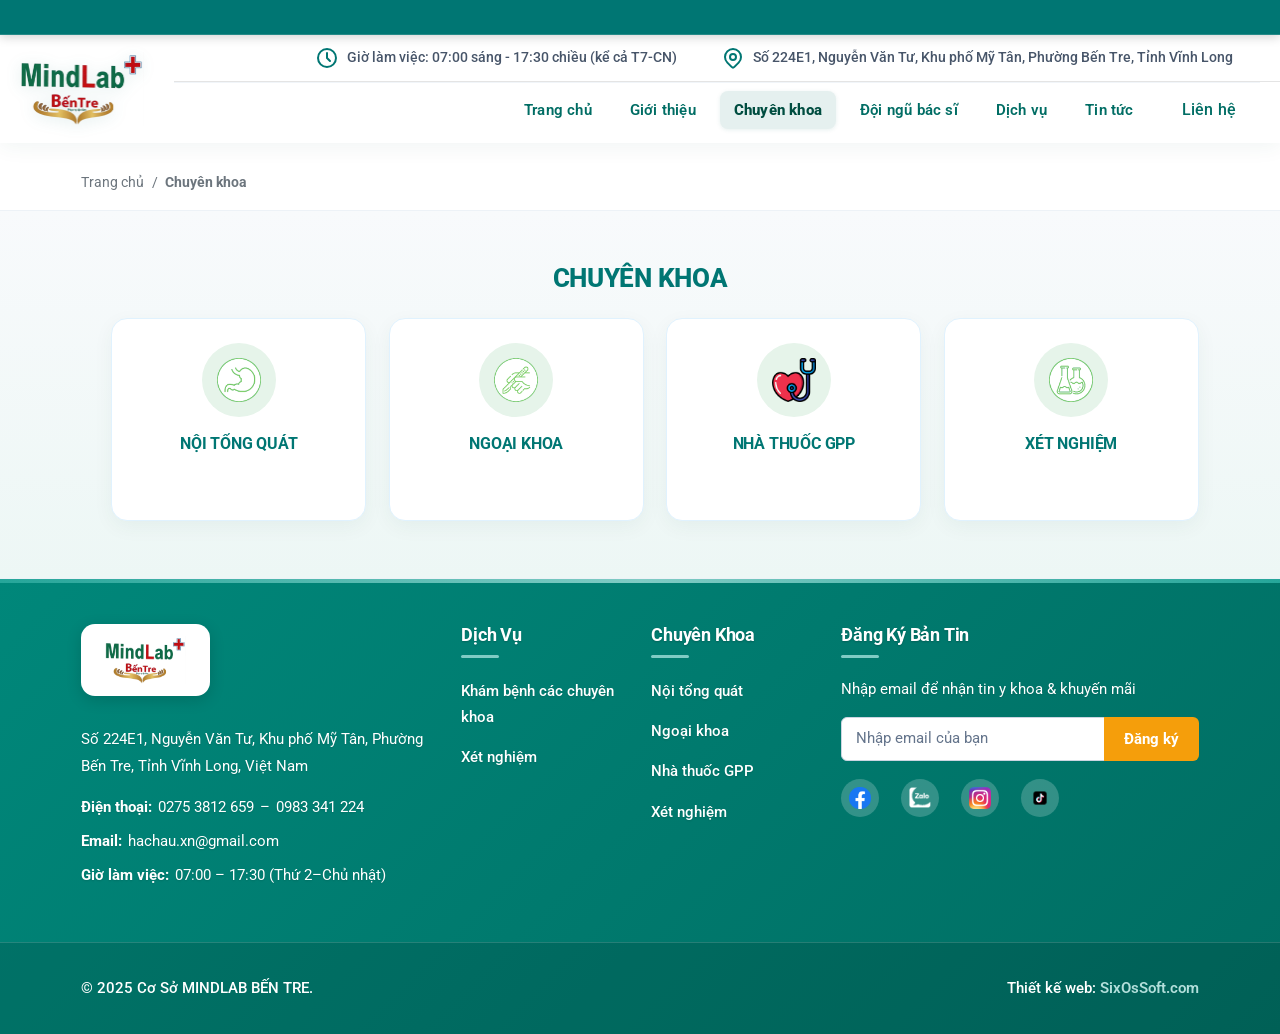
==== commit cb948e91: "bao" ====
--- a/chuyen-khoa.html
+++ b/chuyen-khoa.html
@@ -4,13 +4,13 @@
     <meta charset="utf-8" />
     <meta http-equiv="X-UA-Compatible" content="IE=edge">
     <meta name="viewport" content="width=device-width, initial-scale=1.0" />
-    <meta name="author" content="Phòng Khám Đa Khoa MINDLAB BẾN TRE">
-
-
-
-
-
-    <title>Chuyên khoa - Phòng Khám Đa Khoa MINDLAB BẾN TRE</title>
+    <meta name="author" content="Cơ Sở MINDLAB BẾN TRE">
+
+
+
+
+
+    <title>Chuyên khoa - Cơ Sở MINDLAB BẾN TRE</title>
         <!-- Google Fonts: Roboto & Montserrat with Vietnamese subset -->
     <link rel="preconnect" href="https://fonts.googleapis.com">
     <link rel="preconnect" href="https://fonts.gstatic.com" crossorigin>
@@ -21,9 +21,6 @@
     <link rel="stylesheet" href="./css/site.css" />
 
 
-    <link rel="icon" type="image/png" href="./favicon-96x96.png" sizes="96x96" />
-    <link rel="icon" type="image/svg+xml" href="./favicon.svg" />
-    <link rel="shortcut icon" href="./favicon.ico" />
     <link rel="apple-touch-icon" sizes="180x180" href="/apple-touch-icon.png" />
     <link rel="manifest" href="/site.webmanifest" />
 
@@ -42,8 +39,8 @@
             {
                 "@type": "MedicalOrganization",
                 "@id": "https://pkdksinhhau.com/#organization",
-                "name": "PHÒNG KHÁM ĐA KHOA MINDLAB BẾN TRE",
-                "legalName": "CÔNG TY TNHH PHÒNG KHÁM ĐA KHOA MINDLAB BẾN TRE",
+                "name": "CƠ SỞ MINDLAB BẾN TRE",
+                "legalName": "CÔNG TY TNHH CƠ SỞ MINDLAB BẾN TRE",
                 "url": "https://pkdksinhhau.com",
                 "logo": "https://pkdksinhhau.com/images/logo/logo-pkdk-sinhhau.png",
                 "sameAs": [
@@ -60,16 +57,16 @@
             {
                 "@type": "MedicalClinic",
                 "@id": "https://pkdksinhhau.com/#clinic",
-                "name": "PHÒNG KHÁM ĐA KHOA MINDLAB BẾN TRE",
+                "name": "CƠ SỞ MINDLAB BẾN TRE",
                 "parentOrganization": {
                     "@id": "https://pkdksinhhau.com/#organization"
                 },
                 "url": "https://pkdksinhhau.com",
-                "description": "Phòng Khám Đa Khoa MINDLAB BẾN TRE cung cấp các dịch vụ y tế chuyên nghiệp với đội ngũ bác sĩ và chuyên gia hàng đầu, cam kết chất lượng và uy tín.",
+                "description": "Cơ Sở MINDLAB BẾN TRE cung cấp các dịch vụ y tế chuyên nghiệp với đội ngũ bác sĩ và chuyên gia hàng đầu, cam kết chất lượng và uy tín.",
                 "image": "https://pkdksinhhau.com/images/banner/medlab.png",
                 "address": {
                 "@type": "PostalAddress",
-                "streetAddress": "224 E1 - Nguyễn Văn Tư, Phường 7, TP. Bến Tre, Tỉnh Bến Tre",
+                "streetAddress": "Số 224E1, Nguyễn Văn Tư, Khu phố Mỹ Tân, Phường Bến Tre, Tỉnh Vĩnh Long, Việt Nam",
                 "addressLocality": "Thành phố Bến Tre",
                 "addressRegion": "Bến Tre",
                 "postalCode": "76116",
@@ -81,7 +78,7 @@
                     "@type": "OpeningHoursSpecification",
                     "dayOfWeek": ["Monday","Tuesday","Wednesday","Thursday","Friday","Saturday","Sunday"],
                     "opens": "07:00",
-                    "closes": "20:00"
+                    "closes": "17:30"
                     }
                 ],
                 "geo": {
@@ -132,8 +129,8 @@
     "@type": "WebSite",
     "@id": "https://pkdksinhhau.com/#website",
     "url": "https://pkdksinhhau.com",
-    "name": "Phòng Khám Đa Khoa MINDLAB BẾN TRE",
-    "description": "Phòng Khám Đa Khoa MINDLAB BẾN TRE cung cấp các dịch vụ y tế chuyên nghiệp với đội ngũ bác sĩ và chuyên gia hàng đầu, cam kết chất lượng và uy tín.",
+    "name": "Cơ Sở MINDLAB BẾN TRE",
+    "description": "Cơ Sở MINDLAB BẾN TRE cung cấp các dịch vụ y tế chuyên nghiệp với đội ngũ bác sĩ và chuyên gia hàng đầu, cam kết chất lượng và uy tín.",
     "publisher": {
     "@id": "https://pkdksinhhau.com/#organization"
     },
@@ -158,18 +155,19 @@
 </head>
 <body>
     
+    <div b-nqtmdgto13 class="marquee-container">
+                <div b-nqtmdgto13 class="marquee">
+                    CƠ SỞ MINDLAB BẾN TRE KÍNH CHÀO QUÝ KHÁCH – MỌI NHU CẦU TƯ VẤN XIN GỌI HOTLINE 0275 3812 659 – 0983 341 224 – Địa Chỉ: Số 224E1, Nguyễn Văn Tư, Khu phố Mỹ Tân, Phường Bến Tre, Tỉnh Vĩnh Long – Giờ Làm Việc: 07:00 sáng - 17:30 chiều (kể cả T7-CN) – Đặt lịch hẹn khám bệnh qua hotline: 0275 3812 659 – 0983 341 224
+                </div>
+            </div>
     <header b-nqtmdgto13>
         <!-- Menu destop -->
         <div b-nqtmdgto13 class="menu-destop">
-            <div b-nqtmdgto13 class="marquee-container">
-                <div b-nqtmdgto13 class="marquee">
-                    PHÒNG KHÁM ĐA KHOA MINDLAB BẾN TRE KÍNH CHÀO QUÝ KHÁCH – MỌI NHU CẦU TƯ VẤN XIN GỌI HOTLINE 0275 3812 659 – Địa Chỉ: 224 E1 - Nguyễn Văn Tư, Phường 7 - TP. Bến Tre – Giờ Làm Việc: 07:00 sáng - 20:00 tối (kể cả T7-CN) – Đặt lịch hẹn khám bệnh qua hotline: 0275 3812 659
-                </div>
-            </div>
+            
             <div b-nqtmdgto13 class="menu-destopWrapper">
                 <div b-nqtmdgto13 class="menu-destopLogo">
-                    <a b-nqtmdgto13 href="index.html">
-                        <img b-nqtmdgto13 id="logo" title="Logo MINDLAB BẾN TRE" src="./images/logo/logo-mindlab-bentre.svg" alt="Phòng Khám Đa Khoa MINDLAB BẾN TRE" style="height: 75px; max-height: 80px; width: auto; display: block;">
+                    <a b-nqtmdgto13 href="index.html" class="brand-header-link">
+                        <img b-nqtmdgto13 id="logo" title="Logo CƠ SỞ MINDLAB BẾN TRE" src="./images/logo/logo-mindlab-bentre.png" alt="Cơ Sở MINDLAB BẾN TRE">
                     </a>
                 </div>
                 <div b-nqtmdgto13 class="menudestop-box">
@@ -180,7 +178,7 @@
                                     <div b-nqtmdgto13 class="styles_icon__VmeVE">
                                         <svg b-nqtmdgto13 xmlns="http://www.w3.org/2000/svg" width="24" height="24" viewBox="0 0 24 24" fill="none" stroke="currentColor" stroke-width="2" stroke-linecap="round" stroke-linejoin="round" class="icon icon-tabler icons-tabler-outline icon-tabler-clock"><path b-nqtmdgto13 stroke="none" d="M0 0h24v24H0z" fill="none" /><path b-nqtmdgto13 d="M3 12a9 9 0 1 0 18 0a9 9 0 0 0 -18 0" /><path b-nqtmdgto13 d="M12 7v5l3 3" /></svg>
                                     </div>
-                                    Giờ làm việc: 07:00 sáng - 20:00 tối (kể cả T7-CN)
+                                    Giờ làm việc: 07:00 sáng - 17:30 chiều (kể cả T7-CN)
                                 </a>
                             </div>
                         </div>
@@ -191,7 +189,7 @@
                                     <div b-nqtmdgto13 class="styles_icon__VmeVE">
                                         <svg b-nqtmdgto13 xmlns="http://www.w3.org/2000/svg" width="24" height="24" viewBox="0 0 24 24" fill="none" stroke="currentColor" stroke-width="2" stroke-linecap="round" stroke-linejoin="round" class="icon icon-tabler icons-tabler-outline icon-tabler-map-pin"><path b-nqtmdgto13 stroke="none" d="M0 0h24v24H0z" fill="none" /><path b-nqtmdgto13 d="M9 11a3 3 0 1 0 6 0a3 3 0 0 0 -6 0" /><path b-nqtmdgto13 d="M17.657 16.657l-4.243 4.243a2 2 0 0 1 -2.827 0l-4.244 -4.243a8 8 0 1 1 11.314 0z" /></svg>
                                     </div>
-                                    224 E1 - Nguyễn Văn Tư, Phường 7 - TP. Bến Tre
+                                    Số 224E1, Nguyễn Văn Tư, Khu phố Mỹ Tân, Phường Bến Tre, Tỉnh Vĩnh Long
                                 </a>
                             </div>
                        
@@ -210,7 +208,7 @@
                             </div>
                             <a b-nqtmdgto13 href="tel:0275 3812 659" class="styles_titleSupport__ndGfi">
                                 Hotline tư vấn
-                                <p b-nqtmdgto13>0275 3812 659</p>
+                                <p b-nqtmdgto13>0275 3812 659 – 0983 341 224</p>
                             </a>
                         </div>
 
@@ -284,14 +282,14 @@
             <nav b-nqtmdgto13 class="navbar bg-light fixed-top menu-mobile">
                 <div b-nqtmdgto13 class="container-fluid">
                     <a b-nqtmdgto13 class="navbar-brand" href="index.html">
-                        <img b-nqtmdgto13 src="./images/logo/logo-mindlab-bentre.svg" style="max-height: 44px; width: auto;" alt="Phòng Khám Đa Khoa MINDLAB BẾN TRE">
+                        <img b-nqtmdgto13 src="./images/logo/logo-mindlab-bentre.png" style="max-height: 44px; width: auto;" alt="Cơ Sở MINDLAB BẾN TRE">
                     </a>
                     <button b-nqtmdgto13 style="color: black" class="navbar-toggler" type="button" data-bs-toggle="offcanvas" data-bs-target="#offcanvasNavbar" aria-controls="offcanvasNavbar">
                         <svg b-nqtmdgto13 xmlns="http://www.w3.org/2000/svg" width="24" height="24" viewBox="0 0 24 24" fill="none" stroke="currentColor" stroke-width="2" stroke-linecap="round" stroke-linejoin="round" class="icon icon-tabler icons-tabler-outline icon-tabler-menu-2"><path b-nqtmdgto13 stroke="none" d="M0 0h24v24H0z" fill="none" /><path b-nqtmdgto13 d="M4 6l16 0" /><path b-nqtmdgto13 d="M4 12l16 0" /><path b-nqtmdgto13 d="M4 18l16 0" /></svg>
                     </button>
                     <div b-nqtmdgto13 class="offcanvas offcanvas-end" tabindex="-1" id="offcanvasNavbar" aria-labelledby="offcanvasNavbarLabel">
                         <div b-nqtmdgto13 class="offcanvas-header">
-                            <img b-nqtmdgto13 src="./images/logo/logo-mindlab-bentre.svg" alt="Phòng Khám Đa Khoa MINDLAB BẾN TRE" style="max-height: 44px; width: auto; background: white; border-radius: 6px; padding: 4px;">
+                            <img b-nqtmdgto13 src="./images/logo/logo-mindlab-bentre.png" alt="Cơ Sở MINDLAB BẾN TRE" style="max-height: 44px; width: auto; background: white; border-radius: 6px; padding: 4px;">
                             <button b-nqtmdgto13 type="button" style="color: white" class="btn-close btn-close-white" data-bs-dismiss="offcanvas" aria-label="Close"></button>
                         </div>
                         <div b-nqtmdgto13 class="offcanvas-body">
@@ -368,7 +366,7 @@
     </li>
     <li class="nav-item" style="display: flex; align-items: center">
         <img class="me-2" loading="lazy" width="25px" height="25px" style="border-radius: 20px" src="./images/icon-social/iconPhone.svg" alt="logo hotline">
-        <a class="nav-link" href="tel:02753812659" rel="nofollow">Hotline: 0275 3812 659</a>
+        <a class="nav-link" href="tel:02753812659" rel="nofollow">Hotline: 0275 3812 659 – 0983 341 224</a>
     </li>
     <li class="nav-item" style="display: flex; align-items: center">
         <img class="me-2" loading="lazy" width="25px" height="25px" style="border-radius: 20px" src="./images/icon-social/email-logo.webp" alt="logo email">
@@ -421,19 +419,19 @@
             </div>
             <div class="container">
                 <ul class="row d-flex justify-content-center">
-                    <li class="col-md-3">
+                    <li class="col-lg-3 col-md-6 col-sm-6 mb-4">
                         <article class="specialty-item">
-                            <a href="index.html">
+                            <a href="chuyen-khoa.html">
                                 <figure>
-                                    <img src="./images/icon/icon-khoa-noi-tong-quat.png" alt="Khoa ngội tổng quát" class="img-fluid">
+                                    <img src="./images/icon/icon-khoa-noi-tong-quat.png" alt="Khoa Nội tổng quát" class="img-fluid">
                                 </figure>
                                 <h3 class="one-line">Nội tổng quát</h3>
                             </a>
                         </article>
                     </li>
-                    <li class="col-md-3">
+                    <li class="col-lg-3 col-md-6 col-sm-6 mb-4">
                         <article class="specialty-item">
-                            <a href="index.html">
+                            <a href="chuyen-khoa.html">
                                 <figure>
                                     <img src="./images/icon/icon-khoa-ngoai.png" alt="Ngoại khoa" class="img-fluid">
                                 </figure>
@@ -441,83 +439,23 @@
                             </a>
                         </article>
                     </li>
-                    <li class="col-md-3">
+                    <li class="col-lg-3 col-md-6 col-sm-6 mb-4">
                         <article class="specialty-item">
-                            <a href="index.html">
+                            <a href="chuyen-khoa.html">
                                 <figure>
-                                    <img src="./images/icon/icon-tai-mui-hong.png" alt="Khoa tai mũi họng" class="img-fluid">
+                                    <img src="./images/icon/icon-ong-nghiem1.png" alt="Nhà thuốc GPP" class="img-fluid">
                                 </figure>
-                                <h3>Tai mũi họng</h3>
+                                <h3>Nhà thuốc GPP</h3>
                             </a>
                         </article>
                     </li>
-                    <li class="col-md-3">
-        <article class="specialty-item">
-            <a href="chuyen-khoa.html">
-                <figure>
-                    <img src="./images/icon/icon-ong-nghiem1.png" alt="Khoa Nhà thuốc GPP" class="img-fluid">
-                </figure>
-                <h3>Nhà thuốc GPP</h3>
-            </a>
-        </article>
-    </li>
-                    <li class="col-md-3">
+                    <li class="col-lg-3 col-md-6 col-sm-6 mb-4">
                         <article class="specialty-item">
-                            <a href="index.html">
-                                <figure>
-                                    <img src="./images/icon/icon-mat.png" alt="Khoa mắt" class="img-fluid">
-                                </figure>
-                                <h3>Mắt</h3>
-                            </a>
-                        </article>
-                    </li>
-                    <li class="col-md-3">
-                        <article class="specialty-item">
-                            <a href="index.html">
-                                <figure>
-                                    <img src="./images/icon/icon-da-lieu.png" alt="Khoa da liễu" class="img-fluid">
-                                </figure>
-                                <h3>Da liễu</h3>
-                            </a>
-                        </article>
-                    </li>
-                    <li class="col-md-3">
-                        <article class="specialty-item">
-                            <a href="index.html">
-                                <figure>
-                                    <img src="./images/icon/icon-san-phu-khoa.png" alt="Sản phụ khoa" class="img-fluid">
-                                </figure>
-                                <h3>Sản phụ khoa</h3>
-                            </a>
-                        </article>
-                    </li>
-                    <li class="col-md-3">
-                        <article class="specialty-item">
-                            <a href="index.html">
-                                <figure>
-                                    <img src="./images/icon/icon-y-hoc-co-truyen.png" alt="Y học cổ truyền" class="img-fluid">
-                                </figure>
-                                <h3>Y học cổ truyền</h3>
-                            </a>
-                        </article>
-                    </li>
-                    <li class="col-md-3">
-                        <article class="specialty-item">
-                            <a href="index.html">
-                                <figure>
-                                    <img src="./images/icon/icon-khoa-chuan-doan-hinh-anh.png" alt="Chẩn đoán hình ảnh" class="img-fluid">
-                                </figure>
-                                <h3>Chẩn đoán hình ảnh( Siêu âm, X quang, Nội soi TMH, Soi cổ tử cung)</h3>
-                            </a>
-                        </article>
-                    </li>
-                    <li class="col-md-3">
-                        <article class="specialty-item">
-                            <a href="index.html">
+                            <a href="chuyen-khoa.html">
                                 <figure>
                                     <img src="./images/icon/icon-xet-nghiem.png" alt="Xét nghiệm" class="img-fluid">
                                 </figure>
-                                <h3>Xét nghiệm (các xét nghiệm thường quy, tầm soát ung thư)</h3>
+                                <h3>Xét nghiệm</h3>
                             </a>
                         </article>
                     </li>
@@ -538,20 +476,20 @@
 
                         <!-- Logo & Name -->
                         <div b-nqtmdgto13 class="footer-logo">
-            <div class="footer-logo-card" style="background: #ffffff; padding: 10px 18px; border-radius: 12px; display: inline-block; box-shadow: 0 4px 15px rgba(0,0,0,0.25); margin-bottom: 15px;">
-                <img b-nqtmdgto13 src="./images/logo/logo-mindlab-bentre.svg" alt="Logo Phòng Khám Đa Khoa MINDLAB BẾN TRE" style="max-height: 48px; width: auto; display: block; margin: 0 !important;">
-            </div>
+            <div class="footer-logo-card" style="background: #ffffff !important; padding: 12px 24px !important; border-radius: 14px !important; display: inline-flex !important; align-items: center !important; justify-content: center !important; box-shadow: 0 4px 15px rgba(0,0,0,0.15) !important; margin: 0 0 15px 0 !important; overflow: hidden !important;">
+            <img b-nqtmdgto13 src="./images/logo/logo-mindlab-bentre.png" alt="Logo Cơ Sở MINDLAB BẾN TRE" style="height: 48px !important; max-height: 48px !important; width: auto !important; display: block !important; margin: 0 !important; border-radius: 0 !important; transform: none !important;">
+        </div>
         </div>
 
                         <!-- Address & Contact -->
                         <address b-nqtmdgto13>
-                            <p b-nqtmdgto13>224 E1 - Nguyễn Văn Tư, Phường 7 - TP. Bến Tre</p>
+                            <p b-nqtmdgto13>Số 224E1, Nguyễn Văn Tư, Khu phố Mỹ Tân, Phường Bến Tre, Tỉnh Vĩnh Long, Việt Nam</p>
                         </address>
 
                         <div b-nqtmdgto13 class="footer-contact-list">
                             <p b-nqtmdgto13>
                                 <strong b-nqtmdgto13>Điện thoại:</strong>
-                                <a b-nqtmdgto13 style="color: white !important" href="tel:02753812659">0275 3812 659</a>
+                                <a b-nqtmdgto13 style="color: white !important" href="tel:02753812659">0275 3812 659</a> – <a b-nqtmdgto13 style="color: white !important" href="tel:0983341224">0983 341 224</a>
                             </p>
                             <p b-nqtmdgto13>
                                 <strong b-nqtmdgto13>Email:</strong>
@@ -561,8 +499,8 @@
                             </p>
                             <p b-nqtmdgto13>
                                 <strong b-nqtmdgto13>Giờ làm việc:</strong>
-                                <time b-nqtmdgto13 datetime="Mo-Su 07:00-20:00">
-                                    07:00 – 20:00 (Thứ 2–Chủ nhật)
+                                <time b-nqtmdgto13 datetime="Mo-Su 07:00-17:30">
+                                    07:00 – 17:30 (Thứ 2–Chủ nhật)
                                 </time>
                             </p>
                         </div>
@@ -626,7 +564,7 @@
                     <div b-nqtmdgto13 class="col-md-6 text-center text-md-start">
                         <p b-nqtmdgto13 class="mb-0">
                             &copy; <time b-nqtmdgto13 datetime="2025">2025</time>
-                            Phòng Khám Đa Khoa MINDLAB BẾN TRE.
+                            Cơ Sở MINDLAB BẾN TRE.
                         </p>
                     </div>
                     <div b-nqtmdgto13 class="col-md-6 text-center text-md-end">
--- a/css/site.css
+++ b/css/site.css
@@ -20,7 +20,7 @@
 }
 
 a {
-    color: var(--primary-color) !important;
+    color: var(--primary-color);
     text-decoration: none;
 }
 
@@ -780,7 +780,7 @@
 }
 
 .speciality-list {
-    width: 80%;
+    width: 100%;
 }
 
 .why-card {
@@ -1351,10 +1351,9 @@
 }
 
 .footer-logo img {
-    width: 150px;
-    border-radius: 50%;
-    margin-bottom: 10px;
-    margin-top: -30px;
+    width: auto;
+    border-radius: 0;
+    margin: 0;
 }
 
 .footer-logo h3 {
--- a/css/enhancements.css
+++ b/css/enhancements.css
@@ -32,13 +32,15 @@
     letter-spacing: -0.2px !important;
 }
 
-/* Page Primary Banner Title */
+/* Page Primary Banner Title - Small & compact per user request */
 .about-us-title h1.title,
-h1.title {
-    font-size: 32px !important;
-    line-height: 1.3 !important;
+.about-us-title h1.hero-brand-title,
+h1.hero-brand-title {
+    font-size: 16px !important;
+    line-height: 1.4 !important;
     font-weight: 800 !important;
-    margin-bottom: 14px !important;
+    margin-bottom: 10px !important;
+    letter-spacing: 0.5px !important;
 }
 
 /* Section H2 Titles (Về chúng tôi, Liên hệ với chúng tôi, Chuyên khoa, v.v.) */
@@ -685,11 +687,11 @@
 }
 
 /* ========================================================
-   10. FOOTER ELEVATION
+   10. FOOTER ELEVATION (LIGHTER BRIGHTER TEAL & CRISP READABLE TEXT)
    ======================================================== */
 .custom-footer {
-    background: linear-gradient(180deg, #003630 0%, #00231f 100%) !important;
-    color: #e2e8f0 !important;
+    background: linear-gradient(135deg, #00877a 0%, #006d62 100%) !important;
+    color: #ffffff !important;
     position: relative !important;
 }
 
@@ -700,17 +702,48 @@
     left: 0 !important;
     right: 0 !important;
     height: 4px !important;
-    background: linear-gradient(90deg, #00897b, #26a69a, #00897b) !important;
+    background: linear-gradient(90deg, #26a69a, #80cbc4, #26a69a) !important;
+}
+
+/* All text in footer company, address, contact list must be bright white and high contrast */
+.footer-company p,
+.footer-company address,
+.footer-company address p,
+.footer-company span,
+.footer-contact-list p,
+.footer-contact-list p strong,
+.footer-contact-list p a,
+.footer-contact-list p time,
+.newsletter-form p,
+section[aria-labelledby="newsletter-title"] p,
+.footer-company p,
+.footer-company strong {
+    color: #ffffff !important;
+    font-size: 15px !important;
+    line-height: 1.75 !important;
+    text-shadow: 0 1px 2px rgba(0, 0, 0, 0.12) !important;
+}
+
+.footer-contact-list p strong,
+.footer-company strong {
+    font-weight: 700 !important;
+    color: #ffffff !important;
+}
+
+.footer-contact-list p a:hover {
+    color: #b2dfdb !important;
+    text-decoration: underline !important;
 }
 
 .footer-title {
     color: #ffffff !important;
-    font-size: 17px !important;
+    font-size: 18px !important;
     font-weight: 700 !important;
     position: relative !important;
     padding-bottom: 12px !important;
     margin-bottom: 18px !important;
     letter-spacing: -0.2px !important;
+    text-shadow: 0 1px 2px rgba(0, 0, 0, 0.2) !important;
 }
 
 .footer-title::after {
@@ -720,44 +753,121 @@
     left: 0 !important;
     width: 38px !important;
     height: 3px !important;
-    background: #26a69a !important;
+    background: #80cbc4 !important;
     border-radius: 2px !important;
 }
 
+.footer-links {
+    padding-left: 0 !important;
+    list-style: none !important;
+}
+
+.footer-links li {
+    margin-bottom: 10px !important;
+}
+
 .footer-links li a {
-    color: #cbd5e1 !important;
+    color: #ffffff !important;
+    font-weight: 500 !important;
     text-decoration: none !important;
-    font-size: 14px !important;
+    font-size: 15px !important;
     transition: all 0.2s ease !important;
     display: inline-block !important;
-    padding: 3px 0 !important;
+    padding: 2px 0 !important;
+    text-shadow: 0 1px 2px rgba(0, 0, 0, 0.12) !important;
 }
 
 .footer-links li a:hover {
-    color: #5eead4 !important;
+    color: #b2dfdb !important;
     transform: translateX(4px) !important;
 }
 
-.footer-logo-card {
+
+
+.newsletter-input {
     background: #ffffff !important;
-    padding: 10px 18px !important;
-    border-radius: 12px !important;
-    display: inline-block !important;
-    box-shadow: 0 6px 20px rgba(0, 0, 0, 0.3) !important;
-    margin-bottom: 15px !important;
-}
-
-.footer-logo-card img {
-    height: 48px !important;
-    width: auto !important;
-    display: block !important;
+    border: 1px solid #cbd5e1 !important;
+    color: #1e293b !important;
+    font-size: 14.5px !important;
+    border-radius: 6px 0 0 6px !important;
+    padding: 10px 14px !important;
+}
+
+.newsletter-input::placeholder {
+    color: #64748b !important;
+    opacity: 1 !important;
+}
+
+.newsletter-input:focus {
+    background: #ffffff !important;
+    color: #1e293b !important;
+    border-color: #00897b !important;
+    box-shadow: 0 0 0 3px rgba(0, 137, 123, 0.25) !important;
+}
+
+.btn-subscribe {
+    background: #f59e0b !important;
+    color: #ffffff !important;
+    font-weight: 700 !important;
+    font-size: 15px !important;
+    border: none !important;
+    border-radius: 0 6px 6px 0 !important;
+    padding: 10px 20px !important;
+    transition: all 0.2s ease !important;
+}
+
+.btn-subscribe:hover {
+    background: #d97706 !important;
+    color: #ffffff !important;
+}
+
+.social-links {
+    margin-top: 18px !important;
+    display: flex !important;
+    gap: 12px !important;
+    align-items: center !important;
+}
+
+.social-links a {
+    display: inline-flex !important;
+    align-items: center !important;
+    justify-content: center !important;
+    width: 38px !important;
+    height: 38px !important;
+    border-radius: 50% !important;
+    background: rgba(255, 255, 255, 0.2) !important;
+    transition: all 0.2s ease !important;
+    padding: 6px !important;
+}
+
+.social-links a:hover {
+    background: rgba(255, 255, 255, 0.4) !important;
+    transform: translateY(-2px) !important;
+}
+
+.social-links a img {
+    width: 22px !important;
+    height: 22px !important;
+    object-fit: contain !important;
 }
 
 .footer-bottom {
-    border-top: 1px solid rgba(255, 255, 255, 0.1) !important;
-    padding: 20px 0 !important;
-    font-size: 13.5px !important;
-    color: #94a3b8 !important;
+    background: rgba(0, 0, 0, 0.12) !important;
+    border-top: 1px solid rgba(255, 255, 255, 0.15) !important;
+    padding: 18px 0 !important;
+    font-size: 14px !important;
+    color: #ffffff !important;
+}
+
+.footer-bottom p {
+    color: #ffffff !important;
+    margin: 0 !important;
+    font-weight: 500 !important;
+}
+
+.footer-bottom a {
+    color: #b2dfdb !important;
+    font-weight: 600 !important;
 }
 
 /* ========================================================
@@ -1219,3 +1329,1000 @@
     padding-top: 10px !important;
 }
 
+
+
+/* ========================================================
+   WHY CHOOSE US - HOTLINE BOX (BRIGHT, PROMINENT & HIGH CONTRAST)
+   ======================================================== */
+.why-right .why-contact,
+.why-contact {
+    background: linear-gradient(135deg, #00877a 0%, #006d62 100%) !important;
+    border-radius: 16px !important;
+    padding: 20px 35px 20px 25px !important;
+    box-shadow: 0 12px 30px rgba(0, 109, 98, 0.35) !important;
+    border: 2px solid rgba(255, 255, 255, 0.25) !important;
+    display: flex !important;
+    align-items: center !important;
+    transition: transform 0.3s ease, box-shadow 0.3s ease !important;
+}
+
+.why-right .why-contact:hover,
+.why-contact:hover {
+    transform: translateY(-3px) !important;
+    box-shadow: 0 16px 36px rgba(0, 109, 98, 0.45) !important;
+}
+
+.why-right .why-contact img,
+.why-contact img {
+    width: 54px !important;
+    height: 54px !important;
+    margin-right: 18px !important;
+    filter: drop-shadow(0 4px 10px rgba(0, 0, 0, 0.2)) !important;
+}
+
+.why-right .why-contact h3,
+.why-contact h3 {
+    color: #ffffff !important;
+    font-size: 14px !important;
+    font-weight: 700 !important;
+    text-transform: uppercase !important;
+    letter-spacing: 1px !important;
+    margin: 0 0 4px 0 !important;
+    text-shadow: 0 1px 3px rgba(0, 0, 0, 0.25) !important;
+}
+
+.why-right .why-contact p,
+.why-contact p,
+.why-right .why-contact p a,
+.why-contact p a,
+.why-right .why-contact a,
+.why-contact a {
+    color: #ffffff !important;
+    font-size: 24px !important;
+    font-weight: 800 !important;
+    line-height: 1.2 !important;
+    margin: 0 !important;
+    text-decoration: none !important;
+    text-shadow: 0 2px 4px rgba(0, 0, 0, 0.3) !important;
+    letter-spacing: 0.5px !important;
+    display: inline-block !important;
+}
+
+.why-right .why-contact p a:hover,
+.why-contact p a:hover {
+    color: #b2dfdb !important;
+    text-decoration: none !important;
+}
+
+
+.footer-logo {
+    text-align: left !important;
+    margin-bottom: 15px !important;
+}
+
+.footer-logo-card {
+    background: #ffffff !important;
+    padding: 12px 24px !important;
+    border-radius: 14px !important;
+    display: inline-flex !important;
+    align-items: center !important;
+    justify-content: center !important;
+    box-shadow: 0 4px 15px rgba(0, 0, 0, 0.15) !important;
+    margin: 0 0 15px 0 !important;
+    overflow: hidden !important;
+}
+
+.footer-logo-card img,
+.footer-logo img {
+    height: 48px !important;
+    max-height: 48px !important;
+    width: auto !important;
+    max-width: 100% !important;
+    display: block !important;
+    margin: 0 !important;
+    border-radius: 0 !important;
+    object-fit: contain !important;
+    transform: none !important;
+}
+
+
+/* ========================================================
+   LOGO STYLING (NEW MINDLAB BẾN TRE OFFICIAL LOGO)
+   ======================================================== */
+.menu-destopLogo img,
+#logo {
+    height: 70px !important;
+    max-height: 75px !important;
+    width: auto !important;
+    object-fit: contain !important;
+    display: block !important;
+}
+
+.footer-logo-card {
+    background: #ffffff !important;
+    padding: 10px 22px !important;
+    border-radius: 14px !important;
+    display: inline-flex !important;
+    align-items: center !important;
+    justify-content: center !important;
+    box-shadow: 0 4px 15px rgba(0, 0, 0, 0.15) !important;
+    margin: 0 0 15px 0 !important;
+    overflow: hidden !important;
+}
+
+.footer-logo-card img,
+.footer-logo img {
+    height: 55px !important;
+    max-height: 58px !important;
+    width: auto !important;
+    max-width: 100% !important;
+    display: block !important;
+    margin: 0 !important;
+    border-radius: 0 !important;
+    object-fit: contain !important;
+    transform: none !important;
+}
+
+
+/* Responsive adjustment for two phone numbers */
+.why-right .why-contact p,
+.why-contact p,
+.why-right .why-contact a,
+.why-contact a {
+    font-size: 19px !important;
+    white-space: nowrap !important;
+}
+
+.styles_titleSupport__ndGfi p {
+    font-size: 14px !important;
+    white-space: nowrap !important;
+}
+
+
+
+
+
+
+/* ========================================================
+   HORIZONTAL BIG UPPERCASE CLINIC TITLE IN HEADER (32PX EXTRA BOLD)
+   ======================================================== */
+.menu-destop .menu-destopWrapper {
+    max-width: 100% !important;
+    padding: 6px 36px !important;
+}
+
+.menu-destopLogo {
+    min-width: unset !important;
+    width: auto !important;
+    padding: 2px 0 !important;
+    display: flex !important;
+    align-items: center !important;
+}
+
+.menu-destopLogo a.brand-header-link {
+    display: inline-flex !important;
+    flex-direction: row !important;
+    align-items: center !important;
+    text-decoration: none !important;
+    gap: 18px !important;
+}
+
+.menu-destopLogo a.brand-header-link:hover {
+    text-decoration: none !important;
+}
+
+.menu-destopLogo img,
+#logo {
+    height: 74px !important;
+    max-height: 78px !important;
+    width: auto !important;
+    display: block !important;
+    filter: drop-shadow(0 2px 8px rgba(0, 109, 100, 0.12)) !important;
+    transition: transform 0.25s ease !important;
+}
+
+.menu-destopLogo a:hover img {
+    transform: scale(1.03) !important;
+}
+
+.brand-header-text {
+    display: inline-flex !important;
+    flex-direction: row !important;
+    align-items: center !important;
+    text-align: left !important;
+    line-height: 1 !important;
+    white-space: nowrap !important;
+    margin: 0 !important;
+    padding: 0 !important;
+}
+
+.brand-title-horizontal {
+    display: inline-flex !important;
+    flex-direction: row !important;
+    align-items: center !important;
+    font-family: var(--font-title, 'Montserrat', sans-serif) !important;
+    font-size: 32px !important;
+    font-weight: 900 !important;
+    letter-spacing: 0.5px !important;
+    text-transform: uppercase !important;
+    white-space: nowrap !important;
+    line-height: 1 !important;
+    margin: 0 !important;
+}
+
+.brand-title-horizontal .brand-coso {
+    color: #007673 !important;
+    font-weight: 900 !important;
+}
+
+.brand-title-horizontal .brand-mindlab {
+    color: #007673 !important;
+    font-weight: 900 !important;
+}
+
+.brand-title-horizontal .brand-bentre {
+    color: #c0392b !important;
+    font-weight: 900 !important;
+}
+
+@media (max-width: 1550px) {
+    .brand-title-horizontal {
+        font-size: 28px !important;
+    }
+}
+
+@media (max-width: 1350px) {
+    .brand-title-horizontal {
+        font-size: 24px !important;
+    }
+    .menu-destop .menu-destopWrapper {
+        padding: 6px 20px !important;
+    }
+}
+
+@media (max-width: 1200px) {
+    .brand-title-horizontal {
+        font-size: 20px !important;
+    }
+}
+
+
+/* ========================================================
+   COMPREHENSIVE UI/UX AESTHETIC ELEVATION (MINDLAB BẾN TRE)
+   ======================================================== */
+
+/* 1. Global Reset & Overflow Protection */
+html, body {
+    overflow-x: hidden !important;
+    max-width: 100vw !important;
+    scroll-behavior: smooth;
+    color: #334155 !important;
+    background-color: #ffffff;
+}
+
+/* 2. Top Marquee */
+.marquee-container {
+    background: #007673 !important;
+    border-bottom: 1px solid rgba(255, 255, 255, 0.15) !important;
+    padding: 6px 0 !important;
+}
+
+.marquee {
+    color: #ffffff !important;
+    font-size: 13.5px !important;
+    font-weight: 500 !important;
+    letter-spacing: 0.3px !important;
+}
+
+/* 3. Header Top Bar */
+.menudestop-box--top {
+    height: 44px !important;
+    padding: 6px 0px 6px 20px !important;
+    border-bottom: 1px solid #f1f5f9 !important;
+    display: flex !important;
+    align-items: center !important;
+    justify-content: flex-end !important;
+    gap: 24px !important;
+}
+
+.styles_network__04YkM a {
+    color: #475569 !important;
+    font-size: 13.5px !important;
+    font-weight: 500 !important;
+    display: inline-flex !important;
+    align-items: center !important;
+    gap: 6px !important;
+}
+
+.styles_network__04YkM a:hover {
+    color: #007673 !important;
+}
+
+.styles_icon__VmeVE {
+    color: #007673 !important;
+}
+
+/* 4. Desktop Navigation Bar */
+.menu-destop {
+    box-shadow: 0 4px 20px rgba(0, 77, 64, 0.06) !important;
+}
+
+.menu-destop .styles_navbar__Oape1 > ul .styles_item__7CT7K a {
+    font-size: 15px !important;
+    font-weight: 600 !important;
+    color: #334155 !important;
+    padding: 10px 14px !important;
+    border-radius: 8px !important;
+    transition: all 0.2s ease !important;
+}
+
+.menu-destop .styles_navbar__Oape1 > ul .styles_item__7CT7K a:hover {
+    color: #007673 !important;
+    background: #f0fdf9 !important;
+}
+
+.menu-destop .styles_navbar__Oape1 > ul li.active .styles_item__7CT7K a,
+.menu-destop .styles_navbar__Oape1 > ul .styles_item__7CT7K a.active {
+    color: #007673 !important;
+    font-weight: 700 !important;
+}
+
+/* 5. Banner Carousel */
+#fullscreenCarousel {
+    border-radius: 18px !important;
+    overflow: hidden !important;
+    box-shadow: 0 12px 36px rgba(0, 0, 0, 0.08) !important;
+}
+
+#fullscreenCarousel img {
+    border-radius: 18px !important;
+    object-fit: cover !important;
+    height: 480px !important;
+    width: 100% !important;
+}
+
+.carousel-control-prev,
+.carousel-control-next {
+    width: 44px !important;
+    height: 44px !important;
+    top: 50% !important;
+    transform: translateY(-50%) !important;
+    background: rgba(255, 255, 255, 0.85) !important;
+    backdrop-filter: blur(4px) !important;
+    border-radius: 50% !important;
+    opacity: 0.85 !important;
+    margin: 0 14px !important;
+    transition: all 0.25s ease !important;
+    box-shadow: 0 4px 12px rgba(0, 0, 0, 0.15) !important;
+}
+
+.carousel-control-prev:hover,
+.carousel-control-next:hover {
+    background: #007673 !important;
+    opacity: 1 !important;
+    transform: translateY(-50%) scale(1.08) !important;
+}
+
+.carousel-control-prev-icon,
+.carousel-control-next-icon {
+    filter: invert(30%) sepia(80%) saturate(1500%) hue-rotate(140deg) !important;
+    width: 20px !important;
+    height: 20px !important;
+}
+
+.carousel-control-prev:hover .carousel-control-prev-icon,
+.carousel-control-next:hover .carousel-control-next-icon {
+    filter: brightness(0) invert(1) !important;
+}
+
+
+/* 6. Hero Right Column (Clean Medical Highlights - No Checkmarks & High-Contrast Buttons) */
+.hero-info-list {
+    display: flex !important;
+    flex-direction: column !important;
+    gap: 14px !important;
+    margin-top: 16px !important;
+    margin-bottom: 24px !important;
+}
+
+.hero-info-item {
+    display: flex !important;
+    align-items: flex-start !important;
+    gap: 12px !important;
+    font-size: 15px !important;
+    line-height: 1.6 !important;
+    color: #334155 !important;
+}
+
+.hero-info-bullet {
+    width: 8px !important;
+    height: 8px !important;
+    border-radius: 50% !important;
+    background-color: #007673 !important;
+    margin-top: 8px !important;
+    flex-shrink: 0 !important;
+}
+
+.hero-info-text {
+    flex: 1 !important;
+    font-size: 15px !important;
+    line-height: 1.6 !important;
+    color: #334155 !important;
+}
+
+.hero-info-text strong {
+    color: #0f172a !important;
+    font-weight: 700 !important;
+}
+
+/* High Contrast CTA Buttons */
+a.btn-hero-primary,
+.btn-hero-primary,
+a.btn-hero-primary *,
+.btn-hero-primary * {
+    background-color: #007673 !important;
+    color: #ffffff !important;
+    border-color: #007673 !important;
+}
+
+a.btn-hero-primary:hover,
+.btn-hero-primary:hover {
+    background-color: #005f5d !important;
+    border-color: #005f5d !important;
+    transform: translateY(-2px) !important;
+    box-shadow: 0 6px 20px rgba(0, 118, 115, 0.4) !important;
+}
+
+a.btn-hero-secondary,
+.btn-hero-secondary {
+    background-color: #ffffff !important;
+    color: #007673 !important;
+    border: 2px solid #007673 !important;
+}
+
+a.btn-hero-secondary *,
+.btn-hero-secondary * {
+    color: #007673 !important;
+}
+
+a.btn-hero-secondary:hover,
+.btn-hero-secondary:hover {
+    background-color: #f0fdf9 !important;
+    transform: translateY(-2px) !important;
+    box-shadow: 0 6px 20px rgba(0, 118, 115, 0.15) !important;
+}
+
+/* 7. About Us Section Elevation */
+.about-subtitle-badge {
+    display: inline-block !important;
+    background: #e6f4ea !important;
+    color: #007673 !important;
+    padding: 5px 16px !important;
+    border-radius: 50px !important;
+    font-weight: 700 !important;
+    font-size: 13px !important;
+    text-transform: uppercase !important;
+    letter-spacing: 1px !important;
+    margin-bottom: 12px !important;
+}
+
+/* Working hours card in About Us (replaces magenta box) */
+.about-us-time-card {
+    background: linear-gradient(135deg, #007673 0%, #005a57 100%) !important;
+    color: #ffffff !important;
+    border-radius: 14px !important;
+    padding: 18px 24px !important;
+    box-shadow: 0 8px 24px rgba(0, 118, 115, 0.25) !important;
+    display: inline-flex !important;
+    flex-direction: column !important;
+    margin-top: 15px !important;
+}
+
+.about-us-time-card .time-label {
+    font-size: 13px !important;
+    font-weight: 600 !important;
+    text-transform: uppercase !important;
+    letter-spacing: 1px !important;
+    color: #b2dfdb !important;
+    margin-bottom: 4px !important;
+    display: flex !important;
+    align-items: center !important;
+    gap: 6px !important;
+}
+
+.about-us-time-card .time-val {
+    font-size: 26px !important;
+    font-weight: 800 !important;
+    color: #ffffff !important;
+    line-height: 1.2 !important;
+    font-family: var(--font-title, 'Montserrat', sans-serif) !important;
+}
+
+.about-us-time-card .time-sub {
+    font-size: 13px !important;
+    color: #e0f2f1 !important;
+    margin-top: 4px !important;
+    font-weight: 500 !important;
+}
+
+/* Clean rounded photos for About Us */
+.about-us-img {
+    margin: 0 !important;
+    animation: none !important;
+    display: flex !important;
+    gap: 16px !important;
+    align-items: center !important;
+    justify-content: center !important;
+}
+
+.about-us-img figure {
+    margin: 0 !important;
+    position: static !important;
+    border-radius: 16px !important;
+    overflow: hidden !important;
+    box-shadow: 0 10px 25px rgba(0, 0, 0, 0.08) !important;
+    transition: transform 0.3s ease !important;
+}
+
+.about-us-img figure:hover {
+    transform: translateY(-5px) !important;
+}
+
+.about-us-img figure img {
+    border-radius: 16px !important;
+    display: block !important;
+    width: 100% !important;
+    height: 100% !important;
+    object-fit: cover !important;
+}
+
+/* 8. Services Section (Fix contrast failure) */
+.service-content {
+    border-radius: 18px !important;
+    overflow: hidden !important;
+    box-shadow: 0 10px 25px rgba(0, 0, 0, 0.08) !important;
+    transition: transform 0.35s ease, box-shadow 0.35s ease !important;
+    background: #ffffff !important;
+    border: 1px solid #edf2f7 !important;
+}
+
+.service-content:hover {
+    transform: translateY(-8px) !important;
+    box-shadow: 0 18px 40px rgba(0, 118, 115, 0.2) !important;
+}
+
+.service-img {
+    position: relative !important;
+    margin: 0 !important;
+    border-radius: 18px 18px 0 0 !important;
+    overflow: hidden !important;
+    height: 280px !important;
+}
+
+.service-img img {
+    width: 100% !important;
+    height: 100% !important;
+    object-fit: cover !important;
+    border-radius: 18px 18px 0 0 !important;
+    transition: transform 0.5s ease !important;
+}
+
+.service-content:hover .service-img img {
+    transform: scale(1.06) !important;
+}
+
+.service-img p,
+.service-content .service-img p {
+    position: absolute !important;
+    bottom: 0 !important;
+    left: 0 !important;
+    right: 0 !important;
+    top: auto !important;
+    background: linear-gradient(180deg, transparent 0%, rgba(0, 60, 50, 0.94) 100%) !important;
+    color: #ffffff !important;
+    font-size: 19px !important;
+    font-weight: 800 !important;
+    letter-spacing: 0.5px !important;
+    text-shadow: 0 2px 6px rgba(0, 0, 0, 0.6) !important;
+    padding: 30px 18px 16px 18px !important;
+    margin: 0 !important;
+    text-align: center !important;
+    border-radius: 0 !important;
+    transform: none !important;
+    opacity: 1 !important;
+    font-family: var(--font-title, 'Montserrat', sans-serif) !important;
+}
+
+/* 9. Why Choose Us (Elevated Cards) */
+.why-card {
+    background: #ffffff !important;
+    border: 1px solid #e2e8f0 !important;
+    border-radius: 16px !important;
+    padding: 22px 18px !important;
+    box-shadow: 0 4px 15px rgba(0, 0, 0, 0.04) !important;
+    transition: all 0.3s ease !important;
+    text-align: center !important;
+    height: 100% !important;
+    display: flex !important;
+    flex-direction: column !important;
+    align-items: center !important;
+    justify-content: center !important;
+}
+
+.why-card:hover {
+    border-color: #007673 !important;
+    transform: translateY(-5px) !important;
+    box-shadow: 0 12px 28px rgba(0, 118, 115, 0.12) !important;
+}
+
+.why-img {
+    width: 64px !important;
+    height: 64px !important;
+    border-radius: 50% !important;
+    background: #e6f4ea !important;
+    display: flex !important;
+    align-items: center !important;
+    justify-content: center !important;
+    margin: 0 auto 14px auto !important;
+}
+
+.why-img img {
+    width: 36px !important;
+    height: 36px !important;
+    object-fit: contain !important;
+}
+
+.why-des h3 {
+    color: #007673 !important;
+    font-size: 14.5px !important;
+    font-weight: 700 !important;
+    line-height: 1.4 !important;
+    margin: 0 !important;
+    text-transform: uppercase !important;
+}
+
+/* Fix hotline position in Why Right */
+.why-right {
+    position: relative !important;
+    border-radius: 16px !important;
+    overflow: visible !important;
+}
+
+@media (max-width: 991px) {
+    .why-right .why-contact {
+        position: relative !important;
+        left: 0 !important;
+        bottom: 0 !important;
+        margin-top: 20px !important;
+        width: 100% !important;
+    }
+}
+
+/* 10. Specialties Section */
+.chuyen-khoa {
+    background: linear-gradient(180deg, #f8fafc 0%, #edf7f5 100%) !important;
+    border-top: 1px solid #edf2f7 !important;
+    border-bottom: 1px solid #edf2f7 !important;
+}
+
+.specialty-item {
+    background: #ffffff !important;
+    border-radius: 16px !important;
+    padding: 24px 18px !important;
+    box-shadow: 0 6px 20px rgba(0, 77, 64, 0.05) !important;
+    border: 1px solid #e0f2fe !important;
+    text-align: center !important;
+    transition: all 0.3s ease !important;
+    height: 100% !important;
+}
+
+.specialty-item:hover {
+    transform: translateY(-6px) !important;
+    box-shadow: 0 14px 30px rgba(0, 118, 115, 0.15) !important;
+    border-color: #007673 !important;
+}
+
+.specialty-item figure {
+    width: 74px !important;
+    height: 74px !important;
+    border-radius: 50% !important;
+    background: #e6f4ea !important;
+    display: flex !important;
+    align-items: center !important;
+    justify-content: center !important;
+    margin: 0 auto 16px auto !important;
+    transition: transform 0.3s ease !important;
+}
+
+.specialty-item:hover figure {
+    transform: scale(1.08) !important;
+    background: #ccfbf1 !important;
+}
+
+.specialty-item figure img {
+    width: 44px !important;
+    height: 44px !important;
+    object-fit: contain !important;
+}
+
+.specialty-item h3 {
+    color: #007673 !important;
+    font-size: 16px !important;
+    font-weight: 700 !important;
+    margin: 0 !important;
+}
+
+/* 11. Equipment Gallery Bottom Breathing Room */
+.device-gallery {
+    padding-bottom: 70px !important;
+}
+
+.device-gallery a {
+    display: block !important;
+    border-radius: 16px !important;
+    overflow: hidden !important;
+    box-shadow: 0 8px 24px rgba(0, 0, 0, 0.08) !important;
+    transition: all 0.3s ease !important;
+}
+
+.device-gallery a:hover {
+    transform: translateY(-4px) !important;
+    box-shadow: 0 14px 32px rgba(0, 118, 115, 0.18) !important;
+}
+
+.device-gallery img {
+    border-radius: 16px !important;
+    transition: transform 0.4s ease !important;
+    width: 100% !important;
+}
+
+.device-gallery a:hover img {
+    transform: scale(1.05) !important;
+}
+
+.about-single-img { margin: 0 auto !important; max-width: 100% !important; border-radius: 18px !important; overflow: hidden !important; box-shadow: 0 12px 32px rgba(0, 118, 115, 0.12) !important; }
+.about-single-img img { width: 100% !important; height: auto !important; display: block !important; border-radius: 18px !important; }
+
+/* Why Contact Banner Styling */
+.why-contact-banner { background: linear-gradient(135deg, #00877a 0%, #006d62 100%) !important; border-radius: 16px !important; padding: 16px 28px !important; box-shadow: 0 10px 25px rgba(0, 109, 98, 0.28) !important; border: 2px solid rgba(255, 255, 255, 0.25) !important; display: inline-flex !important; align-items: center !important; gap: 16px !important; transition: transform 0.3s ease, box-shadow 0.3s ease !important; }
+.why-contact-banner:hover { transform: translateY(-3px) !important; box-shadow: 0 14px 32px rgba(0, 109, 98, 0.38) !important; }
+.why-contact-banner a { color: #ffffff !important; text-decoration: none !important; }
+.why-contact-banner a:hover { text-decoration: underline !important; }
+
+
+/* 8. Why Choose Us Section - Exactly Matched to Specialty Cards */
+.speciality-list {
+    width: 100% !important;
+}
+
+.why-card {
+    background: #ffffff !important;
+    border: 1px solid #e0f2fe !important;
+    border-radius: 16px !important;
+    padding: 24px 18px !important;
+    box-shadow: 0 6px 20px rgba(0, 77, 64, 0.05) !important;
+    transition: all 0.3s ease !important;
+    text-align: center !important;
+    height: 100% !important;
+    display: flex !important;
+    flex-direction: column !important;
+    align-items: center !important;
+    justify-content: center !important;
+    min-height: 200px !important;
+}
+
+.why-card:hover {
+    border-color: #007673 !important;
+    transform: translateY(-6px) !important;
+    box-shadow: 0 14px 30px rgba(0, 118, 115, 0.15) !important;
+}
+
+.why-card .why-img {
+    width: 74px !important;
+    height: 74px !important;
+    border-radius: 50% !important;
+    background: #e6f4ea !important;
+    display: flex !important;
+    align-items: center !important;
+    justify-content: center !important;
+    margin: 0 auto 16px auto !important;
+    transition: transform 0.3s ease !important;
+}
+
+.why-card:hover .why-img {
+    transform: scale(1.08) !important;
+    background: #ccfbf1 !important;
+}
+
+.why-card .why-img img {
+    width: 44px !important;
+    height: 44px !important;
+    object-fit: contain !important;
+}
+
+.why-card .why-des h3 {
+    color: #007673 !important;
+    font-size: 14px !important;
+    font-weight: 700 !important;
+    line-height: 1.45 !important;
+    text-transform: uppercase !important;
+    margin: 0 !important;
+}
+
+
+
+/* Section Subtitle Badge - Prominent Uppercase Pill */
+.subtitle,
+p.subtitle {
+    display: inline-block !important;
+    background: #e6f7f5 !important;
+    color: #007673 !important;
+    border: 1px solid rgba(0, 118, 115, 0.25) !important;
+    padding: 6px 20px !important;
+    border-radius: 50px !important;
+    font-size: 13.5px !important;
+    font-weight: 800 !important;
+    text-transform: uppercase !important;
+    letter-spacing: 1.2px !important;
+    margin-bottom: 12px !important;
+    box-shadow: 0 2px 8px rgba(0, 118, 115, 0.08) !important;
+    transition: all 0.25s ease !important;
+}
+
+.subtitle:hover,
+p.subtitle:hover {
+    background: #ccfbf1 !important;
+    border-color: #007673 !important;
+    transform: translateY(-1px) !important;
+    box-shadow: 0 4px 12px rgba(0, 118, 115, 0.15) !important;
+}
+
+
+
+/* Hero Single Banner Image (No Carousel) */
+.hero-single-banner {
+    width: 100% !important;
+}
+
+.hero-banner-figure {
+    border-radius: 18px !important;
+    overflow: hidden !important;
+    box-shadow: 0 12px 32px rgba(0, 118, 115, 0.14) !important;
+    transition: transform 0.3s ease, box-shadow 0.3s ease !important;
+    margin: 0 !important;
+}
+
+.hero-banner-figure:hover {
+    transform: translateY(-3px) !important;
+    box-shadow: 0 16px 36px rgba(0, 118, 115, 0.2) !important;
+}
+
+.hero-banner-figure img {
+    width: 100% !important;
+    height: auto !important;
+    display: block !important;
+    border-radius: 18px !important;
+    object-fit: cover !important;
+}
+
+
+
+/* Fixed Top Marquee Bar - Permanently stationary when scrolling */
+.marquee-container {
+    background: #007673 !important;
+    border-bottom: 1px solid rgba(255, 255, 255, 0.15) !important;
+    padding: 6px 0 !important;
+    position: fixed !important;
+    top: 0 !important;
+    left: 0 !important;
+    width: 100% !important;
+    z-index: 1050 !important;
+    box-shadow: 0 2px 10px rgba(0, 0, 0, 0.15) !important;
+    height: 35px !important;
+    box-sizing: border-box !important;
+}
+
+.menu-destop {
+    background: #ffffff !important;
+    box-shadow: 0 4px 20px rgba(0, 77, 64, 0.06) !important;
+    padding-top: 35px !important;
+    position: relative !important;
+    z-index: 990 !important;
+}
+
+@media (max-width: 991px) {
+    .menu-mobile {
+        top: 35px !important;
+    }
+    body {
+        padding-top: 35px !important;
+    }
+}
+
+
+
+/* Hero Medical Slider */
+#heroMedicalCarousel {
+    border-radius: 18px !important;
+    overflow: hidden !important;
+    box-shadow: 0 12px 32px rgba(0, 118, 115, 0.14) !important;
+    position: relative !important;
+}
+
+#heroMedicalCarousel .carousel-item img {
+    border-radius: 18px !important;
+    width: 100% !important;
+    height: auto !important;
+    object-fit: cover !important;
+    aspect-ratio: 1024 / 682 !important;
+    display: block !important;
+}
+
+#heroMedicalCarousel .carousel-indicators [data-bs-target] {
+    width: 24px !important;
+    height: 4px !important;
+    border-radius: 4px !important;
+    background-color: rgba(255, 255, 255, 0.7) !important;
+    border: none !important;
+    transition: all 0.3s ease !important;
+}
+
+#heroMedicalCarousel .carousel-indicators .active {
+    width: 36px !important;
+    background-color: #007673 !important;
+}
+
+#heroMedicalCarousel .carousel-control-prev-icon,
+#heroMedicalCarousel .carousel-control-next-icon {
+    background-color: rgba(0, 118, 115, 0.7) !important;
+    border-radius: 50% !important;
+    width: 38px !important;
+    height: 38px !important;
+    background-size: 55% 55% !important;
+    transition: all 0.25s ease !important;
+}
+
+#heroMedicalCarousel .carousel-control-prev:hover .carousel-control-prev-icon,
+#heroMedicalCarousel .carousel-control-next:hover .carousel-control-next-icon {
+    background-color: #007673 !important;
+    transform: scale(1.1) !important;
+}
+
+
+
+/* Absolute Fixed Top Marquee - Attached to Viewport */
+.marquee-container {
+    background: #007673 !important;
+    border-bottom: 1px solid rgba(255, 255, 255, 0.15) !important;
+    padding: 6px 0 !important;
+    position: fixed !important;
+    top: 0 !important;
+    left: 0 !important;
+    width: 100% !important;
+    z-index: 99999 !important;
+    box-shadow: 0 2px 10px rgba(0, 0, 0, 0.18) !important;
+    height: 35px !important;
+    box-sizing: border-box !important;
+}
+
+body {
+    padding-top: 35px !important;
+}
+
+.menu-destop {
+    background: #ffffff !important;
+    box-shadow: 0 4px 20px rgba(0, 77, 64, 0.06) !important;
+    position: relative !important;
+    z-index: 900 !important;
+    backdrop-filter: none !important;
+    -webkit-backdrop-filter: none !important;
+    filter: none !important;
+    padding-top: 0 !important;
+}
+
+@media (max-width: 991px) {
+    .menu-mobile {
+        top: 35px !important;
+    }
+}
+
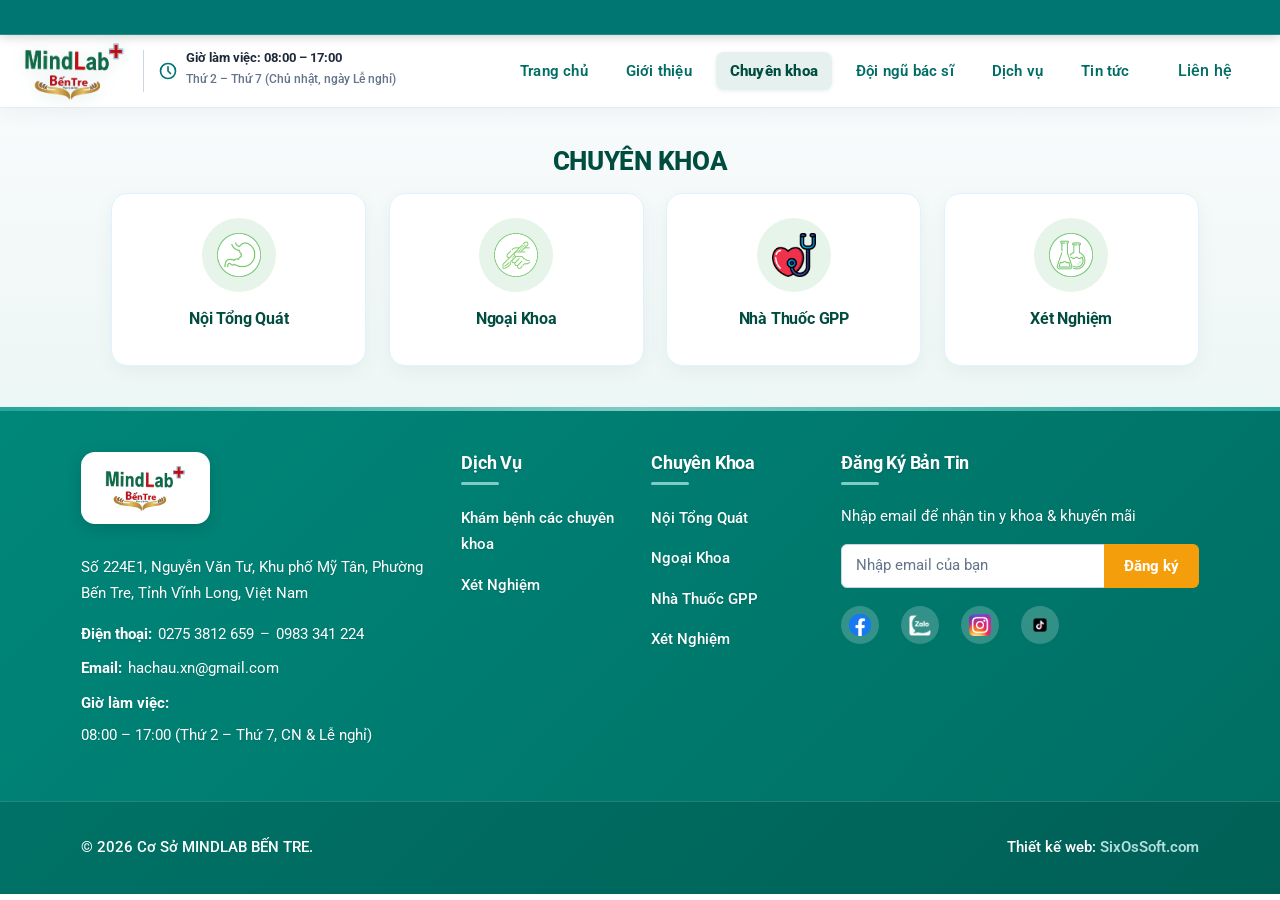
==== commit 43bda913: "bao" ====
--- a/chuyen-khoa.html
+++ b/chuyen-khoa.html
@@ -76,9 +76,9 @@
                 "openingHoursSpecification": [
                     {
                     "@type": "OpeningHoursSpecification",
-                    "dayOfWeek": ["Monday","Tuesday","Wednesday","Thursday","Friday","Saturday","Sunday"],
-                    "opens": "07:00",
-                    "closes": "17:30"
+                    "dayOfWeek": ["Monday","Tuesday","Wednesday","Thursday","Friday","Saturday"],
+                    "opens": "08:00",
+                    "closes": "17:00"
                     }
                 ],
                 "geo": {
@@ -157,7 +157,7 @@
     
     <div b-nqtmdgto13 class="marquee-container">
                 <div b-nqtmdgto13 class="marquee">
-                    CƠ SỞ MINDLAB BẾN TRE KÍNH CHÀO QUÝ KHÁCH – MỌI NHU CẦU TƯ VẤN XIN GỌI HOTLINE 0275 3812 659 – 0983 341 224 – Địa Chỉ: Số 224E1, Nguyễn Văn Tư, Khu phố Mỹ Tân, Phường Bến Tre, Tỉnh Vĩnh Long – Giờ Làm Việc: 07:00 sáng - 17:30 chiều (kể cả T7-CN) – Đặt lịch hẹn khám bệnh qua hotline: 0275 3812 659 – 0983 341 224
+                    CƠ SỞ MINDLAB BẾN TRE KÍNH CHÀO QUÝ KHÁCH – MỌI NHU CẦU TƯ VẤN XIN GỌI HOTLINE 0275 3812 659 – 0983 341 224 – Địa Chỉ: Số 224E1, Nguyễn Văn Tư, Khu phố Mỹ Tân, Phường Bến Tre, Tỉnh Vĩnh Long – Giờ Làm Việc: 08:00 – 17:00 (Thứ 2 – Thứ 7, Chủ Nhật & ngày Lễ nghỉ) – Đặt lịch hẹn khám bệnh qua hotline: 0275 3812 659 – 0983 341 224
                 </div>
             </div>
     <header b-nqtmdgto13>
@@ -169,32 +169,17 @@
                     <a b-nqtmdgto13 href="index.html" class="brand-header-link">
                         <img b-nqtmdgto13 id="logo" title="Logo CƠ SỞ MINDLAB BẾN TRE" src="./images/logo/logo-mindlab-bentre.png" alt="Cơ Sở MINDLAB BẾN TRE">
                     </a>
+                    <div b-nqtmdgto13 class="header-work-time">
+                        <div class="styles_icon__VmeVE">
+                            <svg xmlns="http://www.w3.org/2000/svg" width="20" height="20" viewBox="0 0 24 24" fill="none" stroke="currentColor" stroke-width="2" stroke-linecap="round" stroke-linejoin="round" class="icon icon-tabler icons-tabler-outline icon-tabler-clock"><path stroke="none" d="M0 0h24v24H0z" fill="none" /><path d="M3 12a9 9 0 1 0 18 0a9 9 0 0 0 -18 0" /><path d="M12 7v5l3 3" /></svg>
+                        </div>
+                        <div class="work-time-text">
+                            <span class="work-time-main">Giờ làm việc: 08:00 – 17:00</span>
+                            <span class="work-time-sub">Thứ 2 – Thứ 7 (Chủ nhật, ngày Lễ nghỉ)</span>
+                        </div>
+                    </div>
                 </div>
                 <div b-nqtmdgto13 class="menudestop-box">
-                    <div b-nqtmdgto13 class="menudestop-box--top" style="opacity: 1; transform: none; height: 60px; padding: 12px 0px 12px 20px; transition: all 0.3s ease;">
-                        <div b-nqtmdgto13 class="styles_network__04YkM">
-                            <div b-nqtmdgto13>
-                                <a b-nqtmdgto13 target="_blank" rel="nofollow" href="tel:02753812659">
-                                    <div b-nqtmdgto13 class="styles_icon__VmeVE">
-                                        <svg b-nqtmdgto13 xmlns="http://www.w3.org/2000/svg" width="24" height="24" viewBox="0 0 24 24" fill="none" stroke="currentColor" stroke-width="2" stroke-linecap="round" stroke-linejoin="round" class="icon icon-tabler icons-tabler-outline icon-tabler-clock"><path b-nqtmdgto13 stroke="none" d="M0 0h24v24H0z" fill="none" /><path b-nqtmdgto13 d="M3 12a9 9 0 1 0 18 0a9 9 0 0 0 -18 0" /><path b-nqtmdgto13 d="M12 7v5l3 3" /></svg>
-                                    </div>
-                                    Giờ làm việc: 07:00 sáng - 17:30 chiều (kể cả T7-CN)
-                                </a>
-                            </div>
-                        </div>
-                        <div b-nqtmdgto13 class="styles_network__04YkM">
-
-                            <div b-nqtmdgto13>
-                                <a b-nqtmdgto13 target="_blank" rel="nofollow" href="tel:02753812659">
-                                    <div b-nqtmdgto13 class="styles_icon__VmeVE">
-                                        <svg b-nqtmdgto13 xmlns="http://www.w3.org/2000/svg" width="24" height="24" viewBox="0 0 24 24" fill="none" stroke="currentColor" stroke-width="2" stroke-linecap="round" stroke-linejoin="round" class="icon icon-tabler icons-tabler-outline icon-tabler-map-pin"><path b-nqtmdgto13 stroke="none" d="M0 0h24v24H0z" fill="none" /><path b-nqtmdgto13 d="M9 11a3 3 0 1 0 6 0a3 3 0 0 0 -6 0" /><path b-nqtmdgto13 d="M17.657 16.657l-4.243 4.243a2 2 0 0 1 -2.827 0l-4.244 -4.243a8 8 0 1 1 11.314 0z" /></svg>
-                                    </div>
-                                    Số 224E1, Nguyễn Văn Tư, Khu phố Mỹ Tân, Phường Bến Tre, Tỉnh Vĩnh Long
-                                </a>
-                            </div>
-                       
-                        </div>
-                    </div>
                     
                     
                     <div b-nqtmdgto13 class="menudestop-box--bottom">
@@ -425,7 +410,7 @@
                                 <figure>
                                     <img src="./images/icon/icon-khoa-noi-tong-quat.png" alt="Khoa Nội tổng quát" class="img-fluid">
                                 </figure>
-                                <h3 class="one-line">Nội tổng quát</h3>
+                                <h3 class="one-line">Nội Tổng Quát</h3>
                             </a>
                         </article>
                     </li>
@@ -435,7 +420,7 @@
                                 <figure>
                                     <img src="./images/icon/icon-khoa-ngoai.png" alt="Ngoại khoa" class="img-fluid">
                                 </figure>
-                                <h3>Ngoại khoa</h3>
+                                <h3>Ngoại Khoa</h3>
                             </a>
                         </article>
                     </li>
@@ -445,7 +430,7 @@
                                 <figure>
                                     <img src="./images/icon/icon-ong-nghiem1.png" alt="Nhà thuốc GPP" class="img-fluid">
                                 </figure>
-                                <h3>Nhà thuốc GPP</h3>
+                                <h3>Nhà Thuốc GPP</h3>
                             </a>
                         </article>
                     </li>
@@ -455,7 +440,7 @@
                                 <figure>
                                     <img src="./images/icon/icon-xet-nghiem.png" alt="Xét nghiệm" class="img-fluid">
                                 </figure>
-                                <h3>Xét nghiệm</h3>
+                                <h3>Xét Nghiệm</h3>
                             </a>
                         </article>
                     </li>
@@ -499,9 +484,9 @@
                             </p>
                             <p b-nqtmdgto13>
                                 <strong b-nqtmdgto13>Giờ làm việc:</strong>
-                                <time b-nqtmdgto13 datetime="Mo-Su 07:00-17:30">
-                                    07:00 – 17:30 (Thứ 2–Chủ nhật)
-                                </time>
+                                <time b-nqtmdgto13 datetime="Mo-Sa 08:00-17:00">
+                            08:00 – 17:00 (Thứ 2 – Thứ 7, CN & Lễ nghỉ)
+                        </time>
                             </p>
                         </div>
 
@@ -512,7 +497,7 @@
                         <h4 b-nqtmdgto13 class="footer-title">Dịch Vụ</h4>
                         <ul b-nqtmdgto13 class="footer-links">
                             <li b-nqtmdgto13><a b-nqtmdgto13 href="#">Khám bệnh các chuyên khoa</a></li>
-                            <li b-nqtmdgto13><a b-nqtmdgto13 href="#">Xét nghiệm</a></li>
+                            <li b-nqtmdgto13><a b-nqtmdgto13 href="#">Xét Nghiệm</a></li>
                             </ul>
                     </nav>
 
@@ -520,10 +505,10 @@
                     <nav b-nqtmdgto13 class="col-lg-2 col-md-6" aria-label="Chuyên khoa">
                         <h4 b-nqtmdgto13 class="footer-title">Chuyên Khoa</h4>
                         <ul b-nqtmdgto13 class="footer-links">
-                            <li b-nqtmdgto13><a b-nqtmdgto13 href="#">Nội tổng quát</a></li>
-                            <li b-nqtmdgto13><a b-nqtmdgto13 href="#">Ngoại khoa</a></li>
-                            <li b-nqtmdgto13><a b-nqtmdgto13 href="chuyen-khoa.html">Nhà thuốc GPP</a></li>
-                            <li b-nqtmdgto13><a b-nqtmdgto13 href="#">Xét nghiệm</a></li>
+                            <li b-nqtmdgto13><a b-nqtmdgto13 href="#">Nội Tổng Quát</a></li>
+                            <li b-nqtmdgto13><a b-nqtmdgto13 href="#">Ngoại Khoa</a></li>
+                            <li b-nqtmdgto13><a b-nqtmdgto13 href="chuyen-khoa.html">Nhà Thuốc GPP</a></li>
+                            <li b-nqtmdgto13><a b-nqtmdgto13 href="#">Xét Nghiệm</a></li>
                         </ul>
                     </nav>
 
@@ -563,7 +548,7 @@
                 <div b-nqtmdgto13 class="row py-3">
                     <div b-nqtmdgto13 class="col-md-6 text-center text-md-start">
                         <p b-nqtmdgto13 class="mb-0">
-                            &copy; <time b-nqtmdgto13 datetime="2025">2025</time>
+                            &copy; <time b-nqtmdgto13 datetime="2026">2026</time>
                             Cơ Sở MINDLAB BẾN TRE.
                         </p>
                     </div>
--- a/css/site.css
+++ b/css/site.css
@@ -110,10 +110,10 @@
 }
 
 .menu-destop .menu-destopLogo {
-    width: 155px;
+    width: auto;
     cursor: pointer;
     display: flex;
-    flex-direction: column;
+    flex-direction: row;
     align-items: center;
 }
 
--- a/css/enhancements.css
+++ b/css/enhancements.css
@@ -36,7 +36,7 @@
 .about-us-title h1.title,
 .about-us-title h1.hero-brand-title,
 h1.hero-brand-title {
-    font-size: 16px !important;
+    font-size: 20px !important;
     line-height: 1.4 !important;
     font-weight: 800 !important;
     margin-bottom: 10px !important;
@@ -48,8 +48,11 @@
 h2.section-title,
 .title-contact,
 .section-title,
+.service-heading h2,
+.service-heading .title,
+.why-heading h2,
 h2.title {
-    font-size: 22px !important;
+    font-size: 20px !important;
     font-weight: 700 !important;
     line-height: 1.4 !important;
     color: #004d40 !important;
@@ -1978,7 +1981,7 @@
     font-weight: 700 !important;
     line-height: 1.4 !important;
     margin: 0 !important;
-    text-transform: uppercase !important;
+    text-transform: none !important;
 }
 
 /* Fix hotline position in Why Right */
@@ -2045,11 +2048,22 @@
     object-fit: contain !important;
 }
 
+.chuyen-khoa .specialty-item h3,
 .specialty-item h3 {
     color: #007673 !important;
     font-size: 16px !important;
     font-weight: 700 !important;
+    text-transform: none !important;
     margin: 0 !important;
+}
+
+.titile-header,
+h2.titile-header {
+    font-size: 22px !important;
+    font-weight: 700 !important;
+    line-height: 1.4 !important;
+    color: #2b3a4a !important;
+    font-family: inherit !important;
 }
 
 /* 11. Equipment Gallery Bottom Breathing Room */
@@ -2145,7 +2159,7 @@
     font-size: 14px !important;
     font-weight: 700 !important;
     line-height: 1.45 !important;
-    text-transform: uppercase !important;
+    text-transform: none !important;
     margin: 0 !important;
 }
 
@@ -2326,3 +2340,491 @@
     }
 }
 
+
+
+/* ========================================================
+   HEADER ALIGNMENT: LOGO + WORKING HOURS SIDE-BY-SIDE
+   ======================================================== */
+.menu-destop .menu-destopWrapper {
+    display: flex !important;
+    align-items: center !important;
+    justify-content: space-between !important;
+    padding: 6px 20px !important;
+    min-height: 72px !important;
+}
+
+.menu-destopLogo {
+    display: flex !important;
+    align-items: center !important;
+    gap: 18px !important;
+    min-width: auto !important;
+    width: auto !important;
+    padding: 0 !important;
+    flex-shrink: 0 !important;
+}
+
+.menu-destopLogo a.brand-header-link {
+    display: flex !important;
+    align-items: center !important;
+}
+
+.header-work-time {
+    display: flex !important;
+    align-items: center !important;
+    gap: 8px !important;
+    padding-left: 18px !important;
+    border-left: 2px solid #e2e8f0 !important;
+    font-size: 13.5px !important;
+    font-weight: 600 !important;
+    color: #334155 !important;
+    white-space: nowrap !important;
+}
+
+.header-work-time .styles_icon__VmeVE {
+    color: #007673 !important;
+    display: flex !important;
+    align-items: center !important;
+}
+
+.header-work-time svg {
+    width: 20px !important;
+    height: 20px !important;
+    stroke: #007673 !important;
+}
+
+.menudestop-box--top {
+    display: none !important;
+}
+
+.menu-destop .menudestop-box {
+    flex: 1 1 auto !important;
+    display: flex !important;
+    justify-content: flex-end !important;
+    align-items: center !important;
+    min-width: 0 !important;
+}
+
+.menu-destop .menudestop-box--bottom {
+    display: flex !important;
+    align-items: center !important;
+    justify-content: flex-end !important;
+    margin: 0 !important;
+    padding: 0 !important;
+}
+
+/* Hide Hero Carousel Prev/Next Buttons per user request */
+#heroMedicalCarousel .carousel-control-prev,
+#heroMedicalCarousel .carousel-control-next {
+    display: none !important;
+}
+
+
+
+/* ========================================================
+   FORCE STRICT HORIZONTAL ROW FOR LOGO + WORKING HOURS
+   ======================================================== */
+.menu-destop .menu-destopLogo,
+.menu-destopLogo {
+    display: flex !important;
+    flex-direction: row !important;
+    flex-wrap: nowrap !important;
+    align-items: center !important;
+    justify-content: flex-start !important;
+    gap: 18px !important;
+    width: auto !important;
+    min-width: auto !important;
+    max-width: none !important;
+    flex: 0 0 auto !important;
+}
+
+.menu-destopLogo a.brand-header-link,
+.brand-header-link {
+    display: inline-flex !important;
+    flex-direction: row !important;
+    align-items: center !important;
+    flex-shrink: 0 !important;
+}
+
+.header-work-time {
+    display: inline-flex !important;
+    flex-direction: row !important;
+    align-items: center !important;
+    gap: 8px !important;
+    padding-left: 18px !important;
+    border-left: 2px solid #e2e8f0 !important;
+    font-size: 13.5px !important;
+    font-weight: 600 !important;
+    color: #334155 !important;
+    white-space: nowrap !important;
+    flex-shrink: 0 !important;
+}
+
+.menu-destop .menu-destopWrapper,
+.menu-destopWrapper {
+    display: flex !important;
+    flex-direction: row !important;
+    flex-wrap: nowrap !important;
+    align-items: center !important;
+    justify-content: space-between !important;
+    gap: 20px !important;
+    width: 100% !important;
+    max-width: 1344px !important;
+    margin: 0 auto !important;
+    padding: 8px 16px !important;
+}
+
+
+
+/* ========================================================
+   HEADER SPACING REFINEMENT: ZERO OVERLAP
+   ======================================================== */
+.menu-destop .menu-destopWrapper {
+    display: flex !important;
+    flex-direction: row !important;
+    align-items: center !important;
+    justify-content: space-between !important;
+    padding: 6px 24px !important;
+    min-height: 72px !important;
+    gap: 15px !important;
+}
+
+.menu-destopLogo {
+    display: flex !important;
+    flex-direction: row !important;
+    align-items: center !important;
+    gap: 14px !important;
+    flex-shrink: 0 !important;
+    width: auto !important;
+}
+
+.menu-destopLogo img,
+#logo {
+    height: 60px !important;
+    max-height: 64px !important;
+    width: auto !important;
+}
+
+.header-work-time {
+    display: inline-flex !important;
+    flex-direction: row !important;
+    align-items: center !important;
+    gap: 7px !important;
+    padding-left: 14px !important;
+    border-left: 1.5px solid #cbd5e1 !important;
+    font-size: 13px !important;
+    font-weight: 600 !important;
+    color: #334155 !important;
+    white-space: nowrap !important;
+    flex-shrink: 0 !important;
+}
+
+.header-work-time svg {
+    width: 18px !important;
+    height: 18px !important;
+}
+
+.menu-destop .menudestop-box {
+    display: flex !important;
+    align-items: center !important;
+    justify-content: flex-end !important;
+    flex: 1 1 auto !important;
+    min-width: 0 !important;
+}
+
+.menu-destop .menudestop-box--bottom {
+    margin: 0 !important;
+    padding: 0 !important;
+    display: flex !important;
+    align-items: center !important;
+    justify-content: flex-end !important;
+}
+
+.styles_navbar__Oape1 > ul {
+    display: flex !important;
+    align-items: center !important;
+    gap: 6px !important;
+    margin: 0 !important;
+    padding: 0 !important;
+    list-style: none !important;
+}
+
+.styles_navbar__Oape1 > ul li .styles_item__7CT7K a {
+    padding: 7px 12px !important;
+    font-size: 14px !important;
+    white-space: nowrap !important;
+}
+
+
+
+/* About Page Medical Slider */
+#aboutMedicalCarousel {
+    border-radius: 18px !important;
+    overflow: hidden !important;
+    box-shadow: 0 12px 32px rgba(0, 118, 115, 0.14) !important;
+    position: relative !important;
+}
+
+#aboutMedicalCarousel .carousel-item img {
+    border-radius: 18px !important;
+    width: 100% !important;
+    max-height: 540px !important;
+    object-fit: cover !important;
+    display: block !important;
+}
+
+#aboutMedicalCarousel .carousel-indicators [data-bs-target] {
+    width: 24px !important;
+    height: 4px !important;
+    border-radius: 4px !important;
+    background-color: rgba(255, 255, 255, 0.6) !important;
+    border: none !important;
+    margin: 0 4px !important;
+    transition: all 0.3s ease !important;
+}
+
+#aboutMedicalCarousel .carousel-indicators .active {
+    width: 36px !important;
+    background-color: #007673 !important;
+}
+
+#aboutMedicalCarousel .carousel-control-prev,
+#aboutMedicalCarousel .carousel-control-next {
+    display: none !important;
+}
+
+
+
+/* ========================================================
+   UNIFY COLOR: CÁC CHUYÊN KHOA & ĐỘI NGŨ BÁC SĨ (#004d40)
+   ======================================================== */
+#chuyen-khoa .service-heading h2,
+#chuyen-khoa h2.title,
+#bac-si .service-heading h2,
+#bac-si h2.title,
+.device-gallery .service-heading h2,
+.device-gallery h2.title,
+.chuyen-khoa .specialty-item h3,
+.specialty-item h3 {
+    color: #004d40 !important;
+}
+
+
+
+/* ========================================================
+   TIGHTEN VERTICAL SECTION SPACING & REMOVE EXCESSIVE WHITESPACE
+   ======================================================== */
+/* 1. Reduce excessive top/bottom padding across all major sections */
+section.py-5,
+div.py-5,
+.container.py-5,
+.choose-us-section,
+.chuyen-khoa,
+#chuyen-khoa,
+#bac-si,
+.device-gallery {
+    padding-top: 26px !important;
+    padding-bottom: 26px !important;
+}
+
+/* 2. Compact Equipment Gallery */
+.device-gallery {
+    padding-top: 22px !important;
+    padding-bottom: 28px !important;
+}
+
+/* 3. Tighten heading-to-content distance */
+.service-heading {
+    margin-bottom: 14px !important;
+}
+.service-heading .title,
+.service-heading h2 {
+    margin-bottom: 4px !important;
+}
+
+/* 4. Tighten Dịch Vụ section spacing */
+.service-img {
+    margin-bottom: 8px !important;
+}
+.service-img p {
+    margin-top: 6px !important;
+    margin-bottom: 4px !important;
+}
+.service-content {
+    margin-bottom: 10px !important;
+}
+
+/* 5. Tighten Specialty & Doctor cards grid spacing */
+#chuyen-khoa .specialty-item,
+.specialty-item {
+    margin-bottom: 10px !important;
+}
+#chuyen-khoa .row,
+#chuyen-khoa ul.row {
+    margin-bottom: 0 !important;
+}
+#chuyen-khoa li.mb-4 {
+    margin-bottom: 14px !important;
+}
+
+/* 6. Doctor section cards margin */
+#bac-si .row.gx-4 {
+    margin-bottom: 0 !important;
+}
+#bac-si .col-md-6.mb-3 {
+    margin-bottom: 12px !important;
+}
+
+/* 7. Footer top spacing */
+footer.footer,
+.footer-section {
+    padding-top: 32px !important;
+}
+
+
+
+/* ========================================================
+   SUBPAGE & GIOI THIEU: REMOVE BREADCRUMB & TIGHTEN TOP GAP
+   ======================================================== */
+.breadcrumb-nav {
+    display: none !important;
+    height: 0 !important;
+    margin: 0 !important;
+    padding: 0 !important;
+}
+
+.heading {
+    text-align: center !important;
+    margin: 12px 0 16px 0 !important;
+    padding-top: 0 !important;
+}
+
+.heading h1 {
+    font-size: 26px !important;
+    font-weight: 800 !important;
+    color: #004d40 !important;
+    margin: 0 !important;
+}
+
+section.container > .heading:first-child,
+main > section.container:first-child {
+    padding-top: 8px !important;
+    margin-top: 0 !important;
+}
+
+
+@media (max-width: 991px) {
+    main {
+        padding-top: 80px !important;
+    }
+}
+
+/* ========================================================
+   DOCTOR DEPARTMENT FILTER BUTTONS
+   ======================================================== */
+.btn-dept-filter {
+    border-color: #007673 !important;
+    color: #007673 !important;
+    border-radius: 8px !important;
+    font-size: 14.5px !important;
+    cursor: pointer !important;
+    transition: all 0.2s ease !important;
+}
+.btn-dept-filter:hover {
+    background-color: rgba(0, 118, 115, 0.1) !important;
+    color: #007673 !important;
+    border-color: #007673 !important;
+}
+.btn-dept-filter.active {
+    background-color: #007673 !important;
+    border-color: #007673 !important;
+    color: #ffffff !important;
+    box-shadow: 0 4px 12px rgba(0, 118, 115, 0.3) !important;
+}
+
+/* ========================================================
+   CORE VALUES CARDS (ENLARGED & HOVER EFFECT)
+   ======================================================== */
+.core-values-container {
+    width: 100%;
+}
+
+.core-value-card {
+    background: #ffffff;
+    border-radius: 12px;
+    overflow: hidden;
+    border: 1px solid #edf2f7;
+    box-shadow: 0 4px 14px rgba(0, 0, 0, 0.05);
+    transition: all 0.32s cubic-bezier(0.25, 0.8, 0.25, 1);
+    cursor: pointer;
+    display: flex;
+    align-items: center;
+    justify-content: center;
+    padding: 2px;
+}
+
+.core-value-card img {
+    width: 100%;
+    height: auto;
+    display: block;
+    transition: transform 0.32s ease;
+}
+
+.core-value-card:hover {
+    transform: translateY(-8px) scale(1.03);
+    box-shadow: 0 14px 28px rgba(0, 118, 115, 0.22) !important;
+    border-color: #007673 !important;
+}
+
+.core-value-card:hover img {
+    transform: scale(1.02);
+}
+
+/* ========================================================
+   HEADER WORK TIME (2-LINE COMPACT LAYOUT)
+   ======================================================== */
+.header-work-time {
+    display: inline-flex !important;
+    flex-direction: row !important;
+    align-items: center !important;
+    gap: 8px !important;
+    padding-left: 14px !important;
+    border-left: 1.5px solid #cbd5e1 !important;
+    white-space: nowrap !important;
+    flex-shrink: 0 !important;
+}
+
+.header-work-time .styles_icon__VmeVE {
+    color: #007673 !important;
+    display: flex !important;
+    align-items: center !important;
+    flex-shrink: 0 !important;
+}
+
+.header-work-time .styles_icon__VmeVE svg {
+    width: 20px !important;
+    height: 20px !important;
+    stroke: #007673 !important;
+}
+
+.header-work-time .work-time-text {
+    display: flex !important;
+    flex-direction: column !important;
+    justify-content: center !important;
+    line-height: 1.25 !important;
+    text-align: left !important;
+}
+
+.header-work-time .work-time-main {
+    font-size: 13px !important;
+    font-weight: 700 !important;
+    color: #1e293b !important;
+    display: block !important;
+}
+
+.header-work-time .work-time-sub {
+    font-size: 11.5px !important;
+    font-weight: 500 !important;
+    color: #64748b !important;
+    display: block !important;
+    margin-top: 1px !important;
+}
